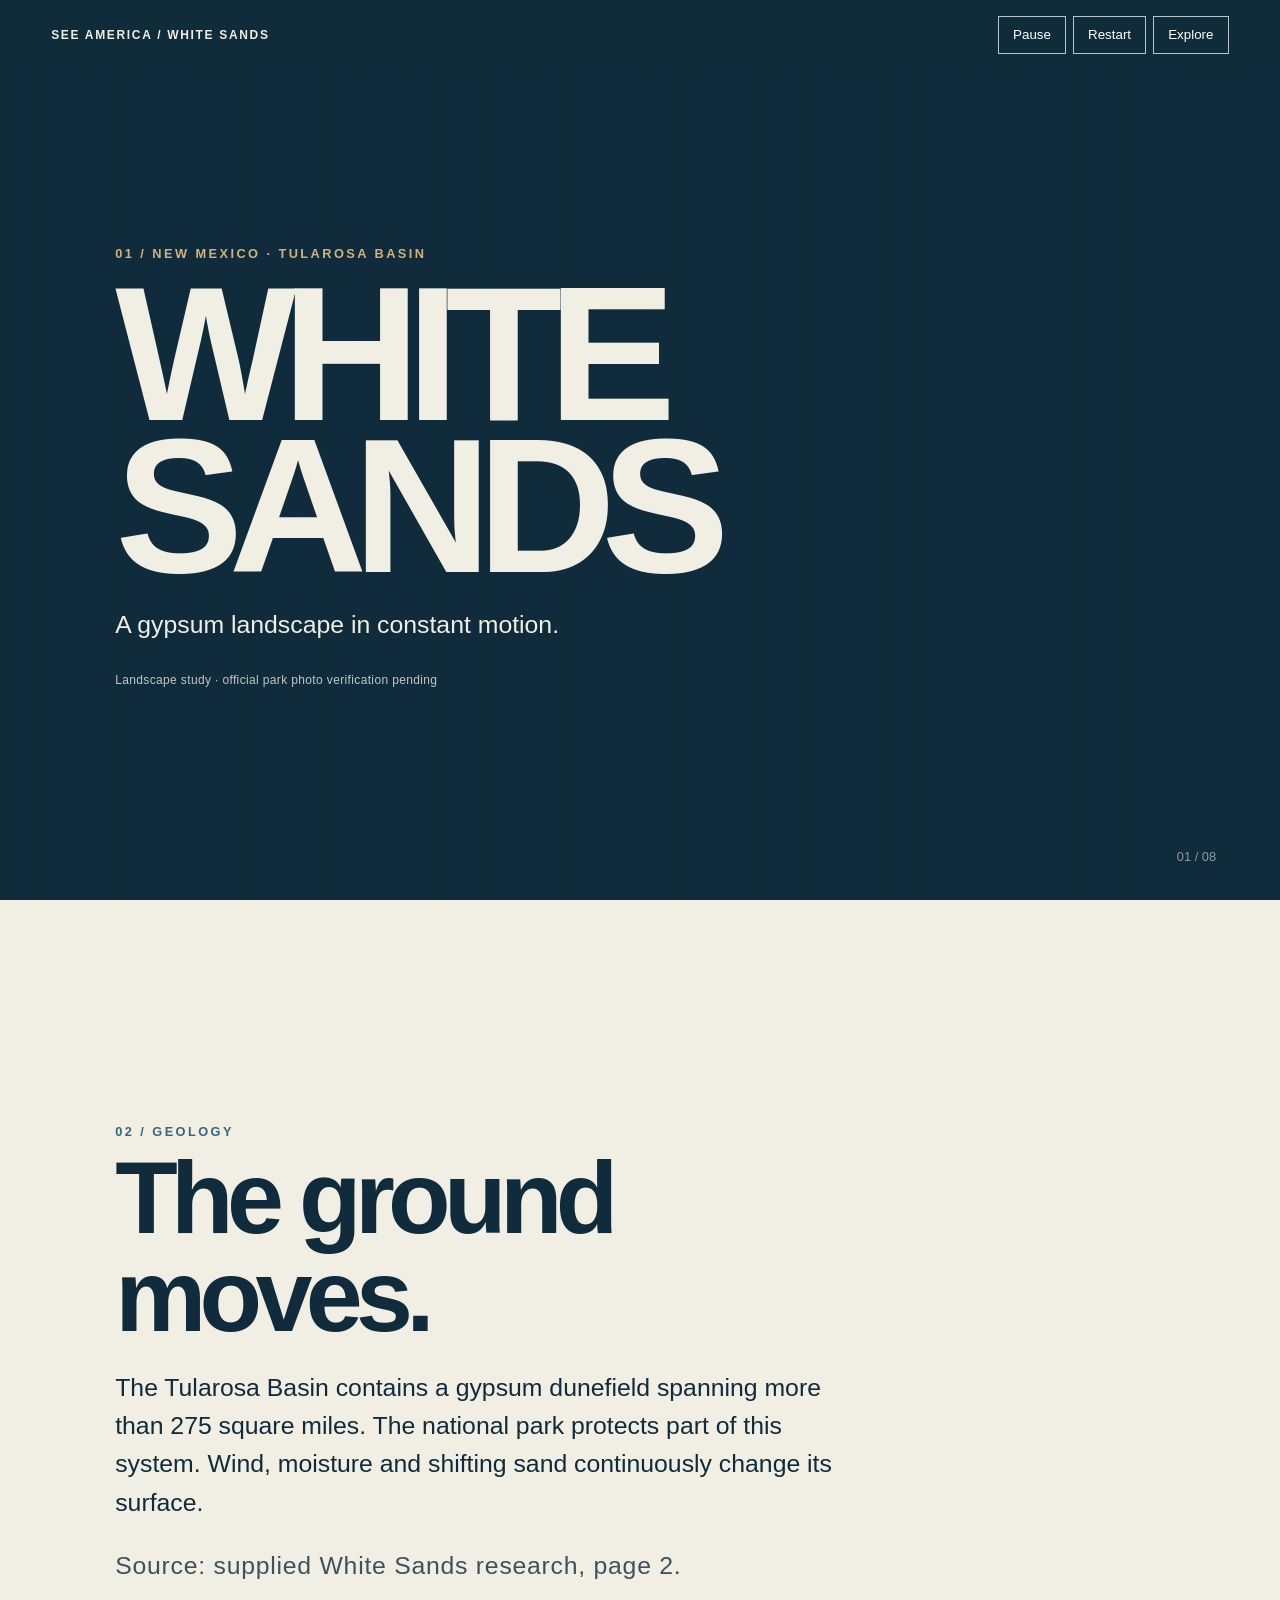
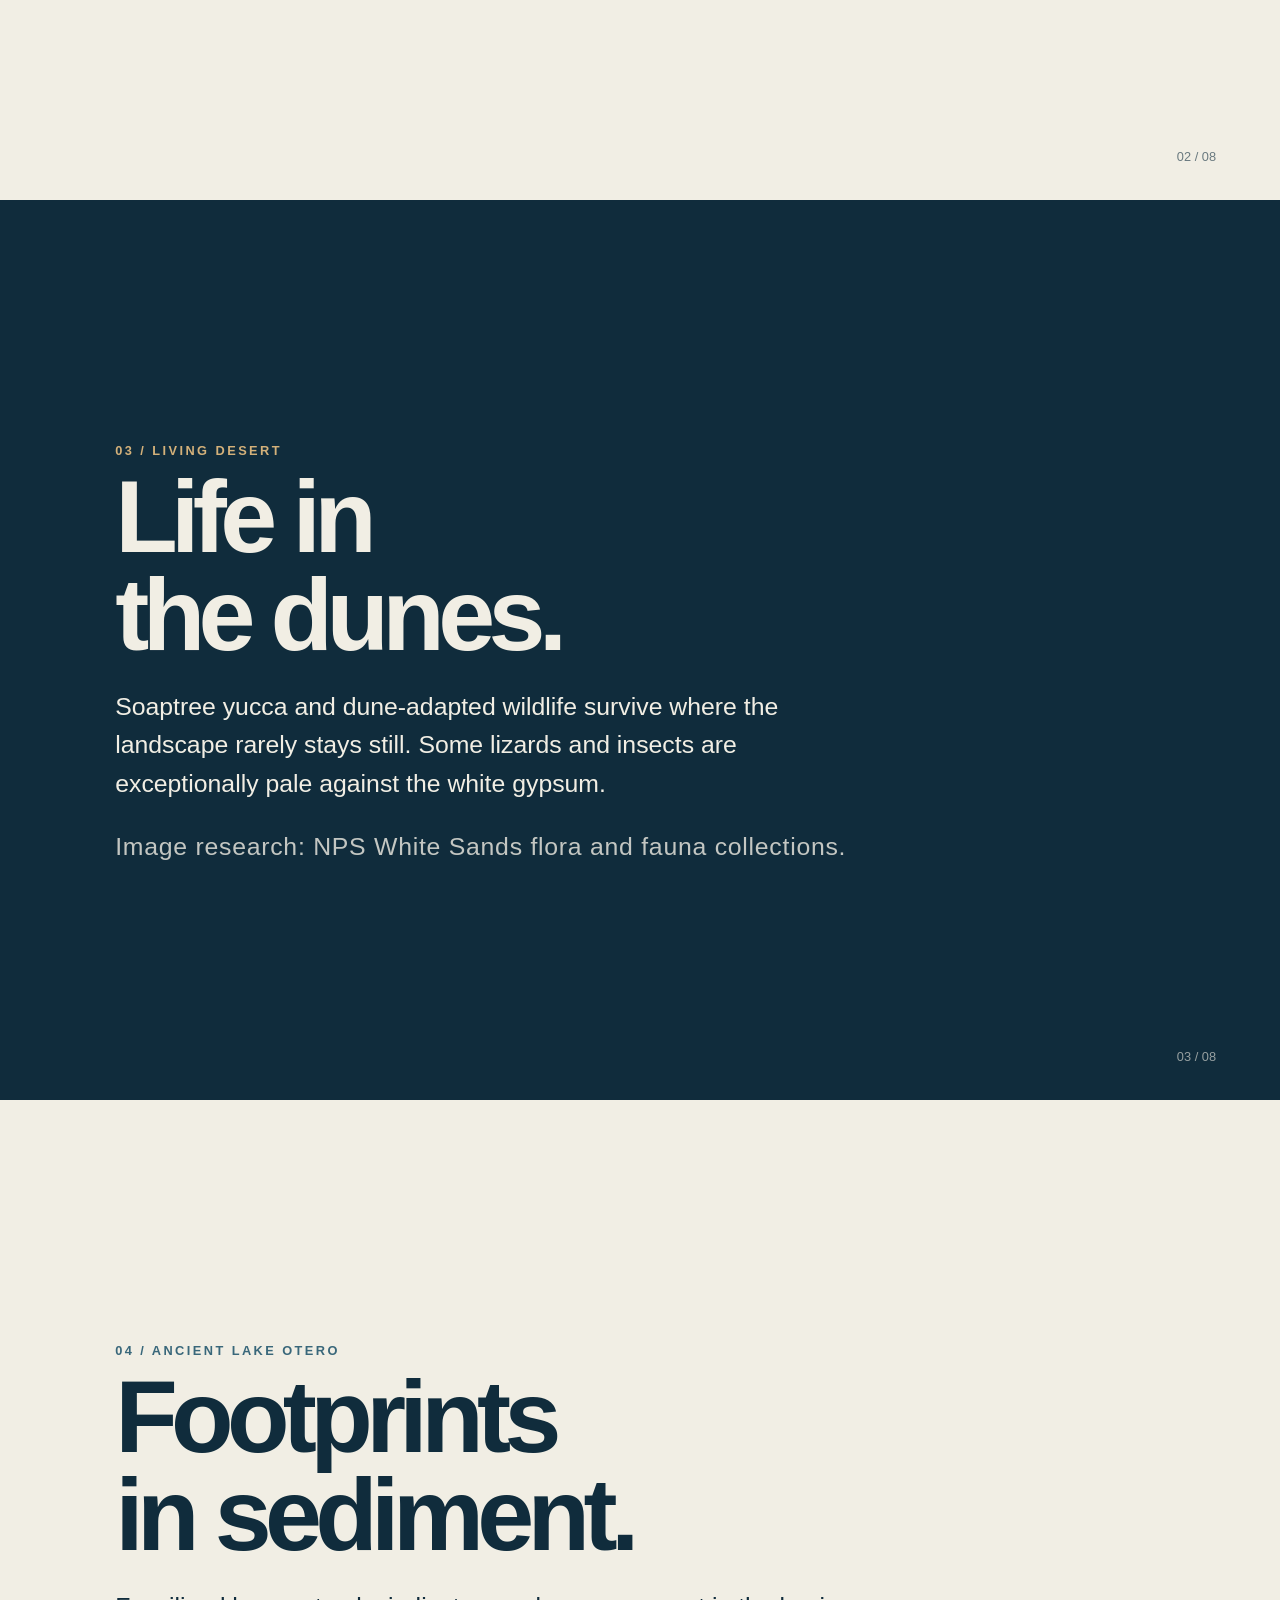
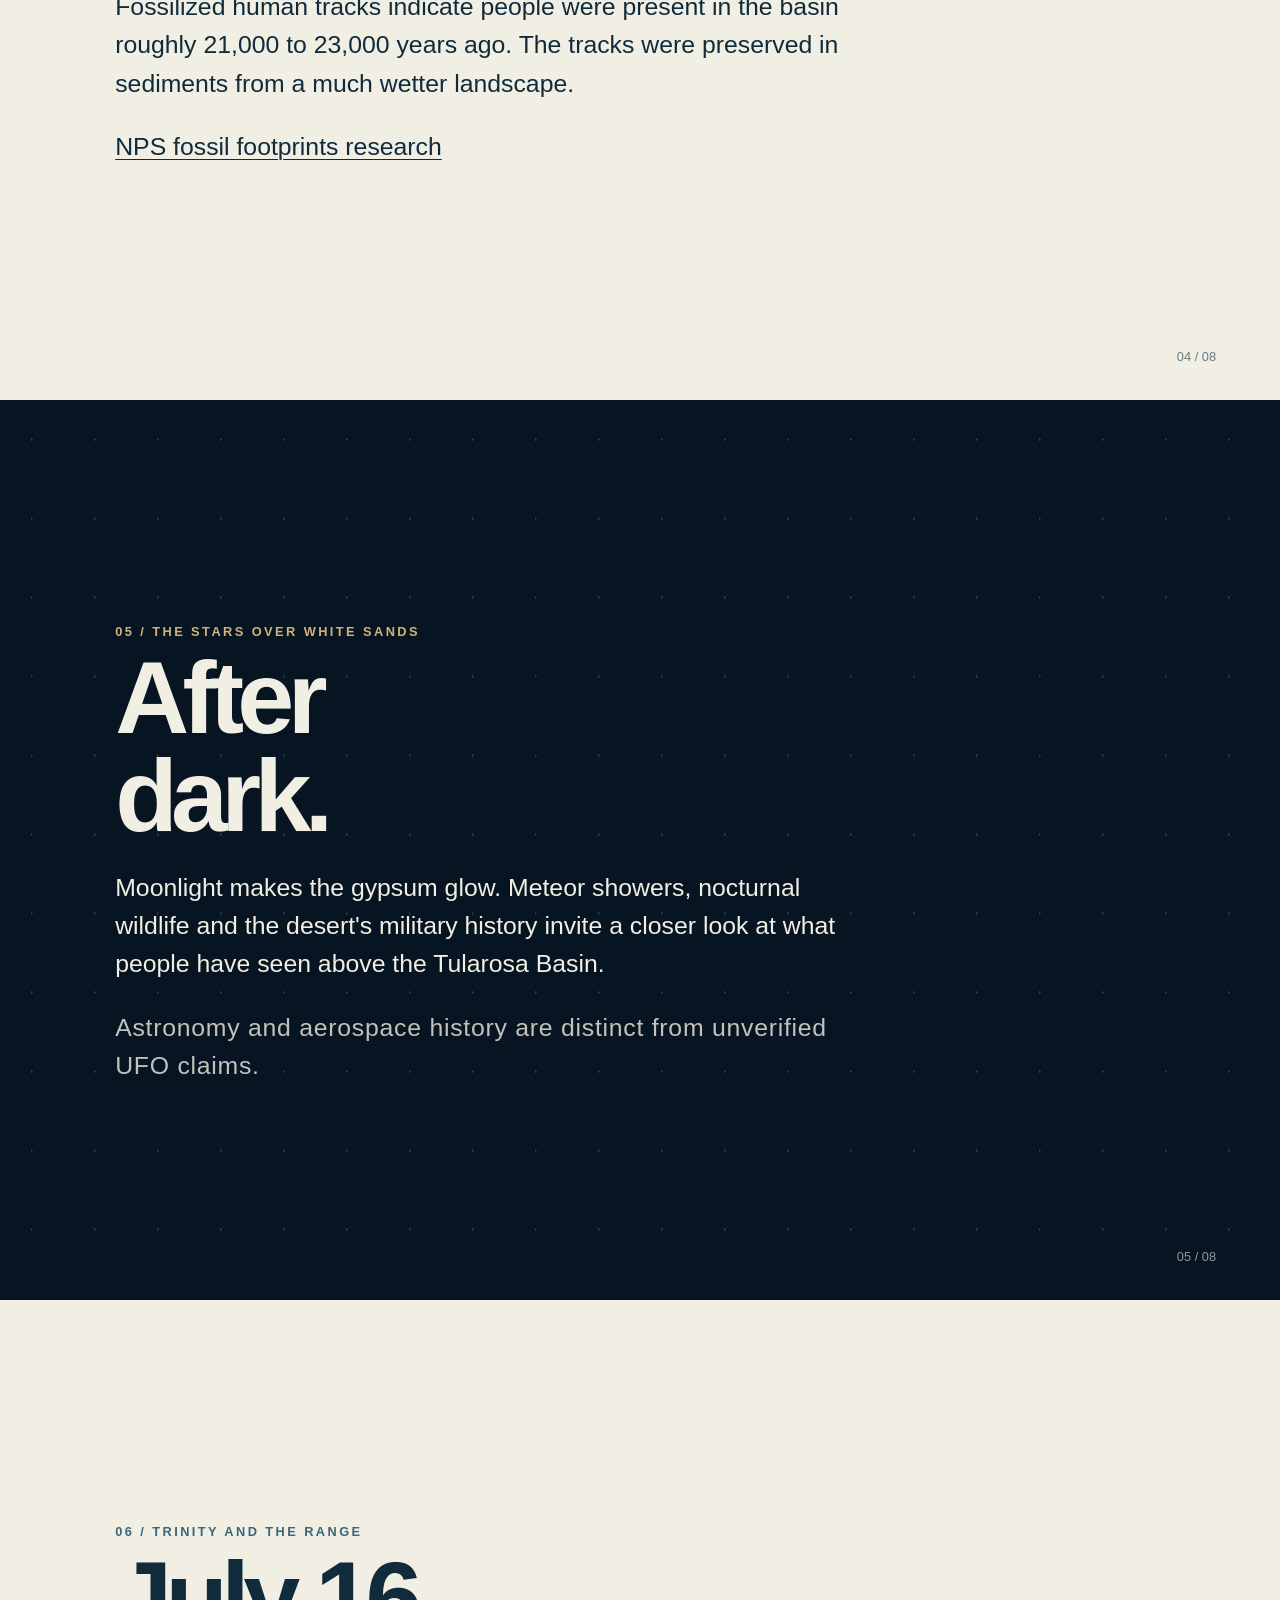
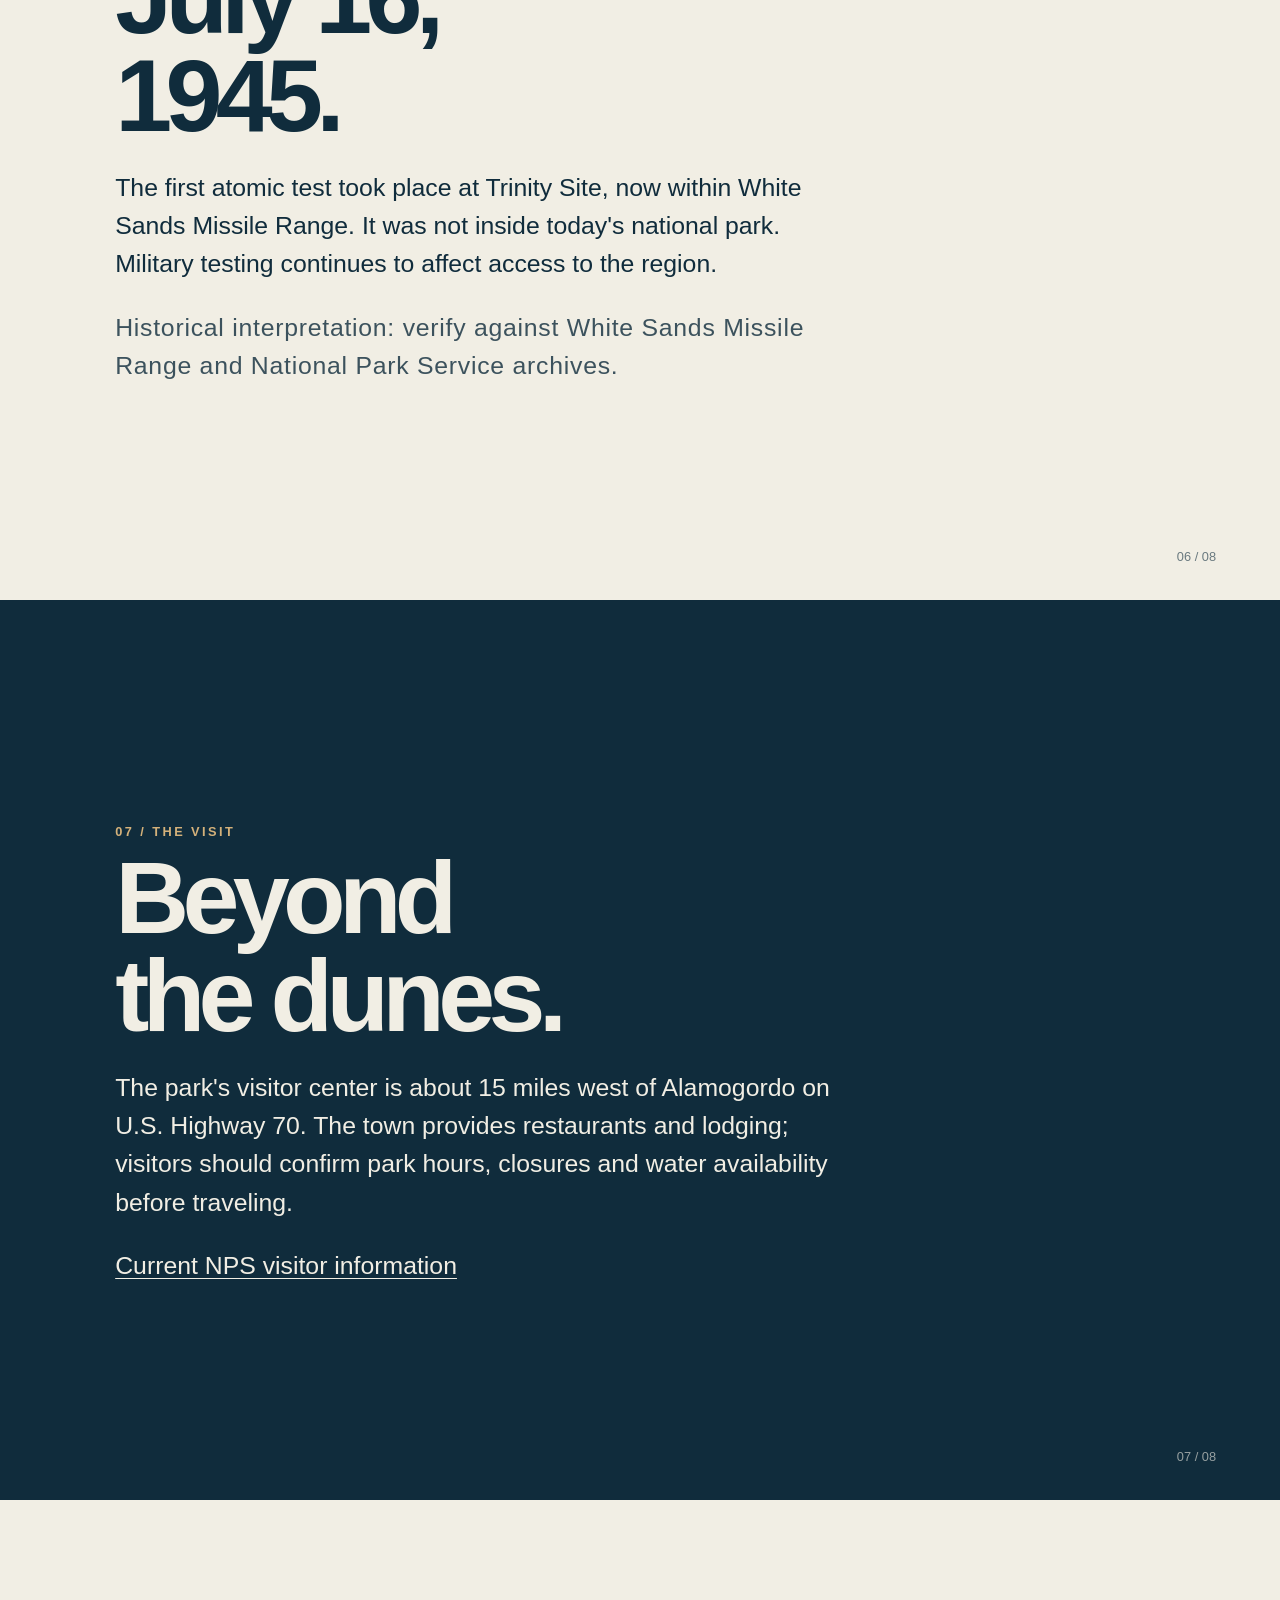
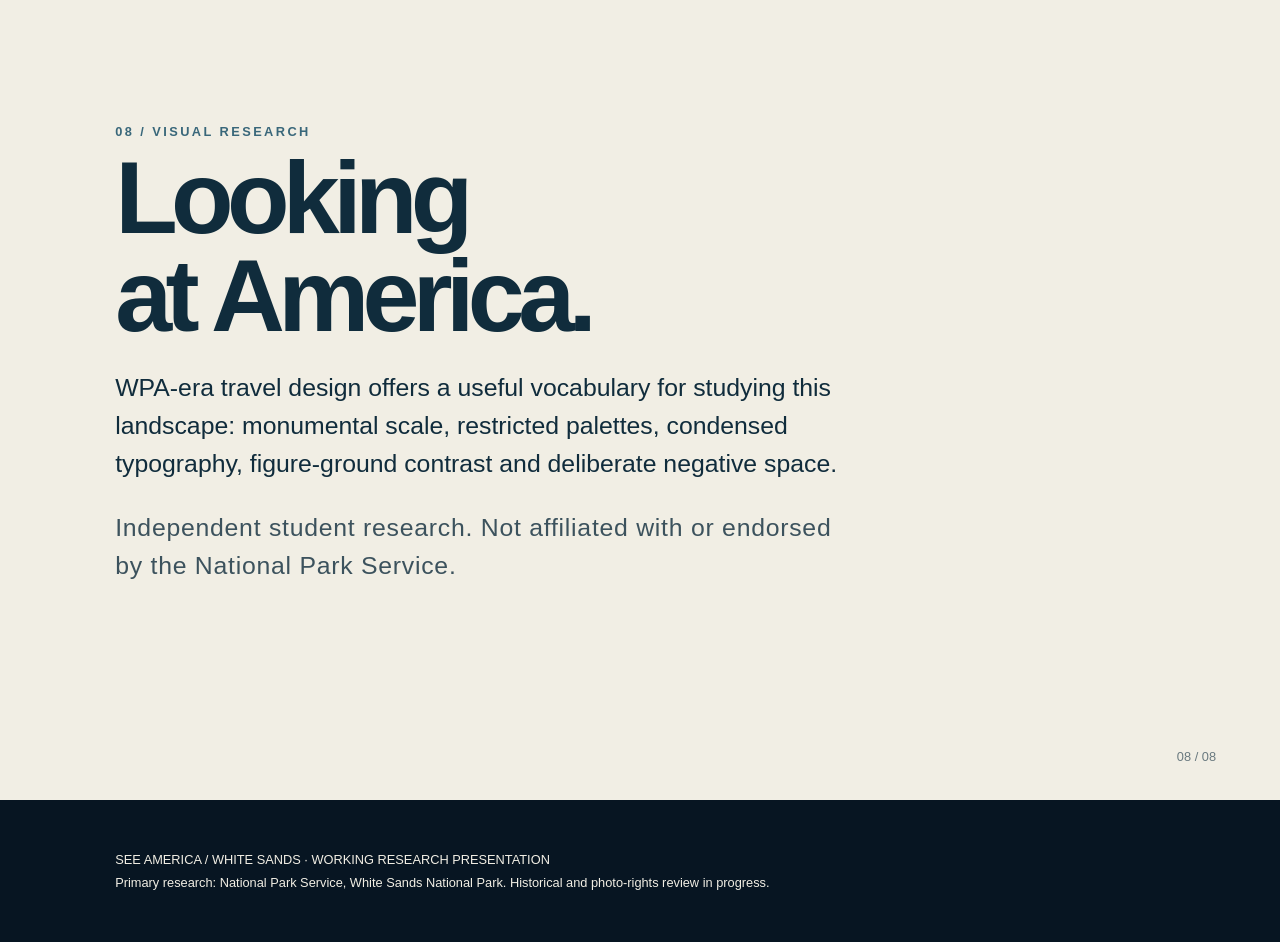
==== index.html @ 9b9439a4 "Add White Sands cinematic research presentation prototype" ====
<!doctype html>
<html lang="en"><head><meta charset="utf-8"><meta name="viewport" content="width=device-width,initial-scale=1"><title>SEE AMERICA / WHITE SANDS</title><style>
:root{color-scheme:dark;--ink:#102c3c;--paper:#f1eee4;--gold:#d4b17a}*{box-sizing:border-box}html{scroll-behavior:smooth}body{margin:0;background:var(--ink);color:var(--paper);font-family:Arial,Helvetica,sans-serif}header{position:fixed;top:0;left:0;right:0;z-index:5;display:flex;align-items:center;justify-content:space-between;gap:1rem;padding:1rem 4vw;background:#102c3ce8;font-size:.75rem;letter-spacing:.14em}button{border:1px solid #b7c4c9;background:transparent;color:white;padding:.65rem .9rem;cursor:pointer}button:focus-visible,a:focus-visible{outline:3px solid var(--gold)}.controls{display:flex;gap:.4rem;align-items:center}#progress{position:fixed;top:0;left:0;height:3px;background:var(--gold);z-index:7;width:0}.scene{min-height:100vh;position:relative;display:grid;align-items:center;overflow:hidden;padding:7rem 9vw 5rem}.scene:nth-child(even){background:var(--paper);color:var(--ink)}.scene h1{font-size:clamp(5rem,15vw,13rem);line-height:.79;margin:1rem 0;letter-spacing:-.075em}.scene h2{font-size:clamp(3.4rem,8vw,7.5rem);line-height:.95;letter-spacing:-.065em;margin:.6rem 0 1.4rem}.scene p{max-width:54ch;font-size:clamp(1.1rem,2vw,1.55rem);line-height:1.55}.kicker{font-size:.8rem;font-weight:bold;letter-spacing:.19em;text-transform:uppercase;color:var(--gold)}.scene:nth-child(even) .kicker{color:#39677a}.layout{position:relative;z-index:2;max-width:1100px}.photo{position:absolute;inset:-8%;background-size:cover;background-position:center;opacity:.35;transform:translate3d(0,var(--shift,0px),0);will-change:transform}.hero .photo{background-image:url('https://www.nps.gov/common/uploads/structured_data/3C7B39E4-1DD8-B71B-0B4A45A7B54F4E3C.jpg')}.hero:after{content:"";position:absolute;inset:0;background:linear-gradient(90deg,#102c3cba,transparent)}.hero .layout{z-index:3}.night{background:#071522}.night:before{content:"";position:absolute;inset:0;background-image:radial-gradient(#ffffffa0 1px,transparent 1px);background-size:63px 79px;opacity:.24}.scene a{color:inherit;text-decoration-thickness:1px;text-underline-offset:4px}.source{font-size:.75rem;letter-spacing:.03em;opacity:.8}.index{position:absolute;right:5vw;bottom:4vh;font-size:.8rem;opacity:.6}.footer{padding:3rem 9vw;background:#071522;font-size:.8rem;line-height:1.8}.sr-only{position:absolute;width:1px;height:1px;overflow:hidden;clip:rect(0,0,0,0)}@media(max-width:650px){header{padding:.65rem 3vw;letter-spacing:0}.controls{gap:.2rem}button{padding:.5rem}.scene{padding:7rem 6vw 4rem}.scene h1{font-size:22vw}.scene p{font-size:1.1rem}}@media(prefers-reduced-motion:reduce){html{scroll-behavior:auto}.photo{transform:none!important}}
</style></head><body><header><strong>SEE AMERICA / WHITE SANDS</strong><div class="controls"><button id="toggle">Pause</button><button id="restart">Restart</button><button id="mode">Explore</button></div></header><div id="progress"></div><div id="announcement" class="sr-only" aria-live="polite"></div><main>
<section class="scene hero" data-ms="13000"><div class="photo"></div><div class="layout"><span class="kicker">01 / New Mexico · Tularosa Basin</span><h1>WHITE<br>SANDS</h1><p>A gypsum landscape in constant motion.</p><span class="source">Landscape study · official park photo verification pending</span></div><span class="index">01 / 08</span></section>
<section class="scene" data-ms="15000"><div class="layout"><span class="kicker">02 / Geology</span><h2>The ground<br>moves.</h2><p>The Tularosa Basin contains a gypsum dunefield spanning more than 275 square miles. The national park protects part of this system. Wind, moisture and shifting sand continuously change its surface.</p><p class="source">Source: supplied White Sands research, page 2.</p></div><span class="index">02 / 08</span></section>
<section class="scene" data-ms="16000"><div class="layout"><span class="kicker">03 / Living desert</span><h2>Life in<br>the dunes.</h2><p>Soaptree yucca and dune-adapted wildlife survive where the landscape rarely stays still. Some lizards and insects are exceptionally pale against the white gypsum.</p><p class="source">Image research: NPS White Sands flora and fauna collections.</p></div><span class="index">03 / 08</span></section>
<section class="scene" data-ms="16000"><div class="layout"><span class="kicker">04 / Ancient Lake Otero</span><h2>Footprints<br>in sediment.</h2><p>Fossilized human tracks indicate people were present in the basin roughly 21,000 to 23,000 years ago. The tracks were preserved in sediments from a much wetter landscape.</p><p><a href="https://www.nps.gov/whsa/learn/nature/fossilized-footprints.htm" target="_blank" rel="noopener">NPS fossil footprints research</a></p></div><span class="index">04 / 08</span></section>
<section class="scene night" data-ms="16000"><div class="layout"><span class="kicker">05 / The stars over White Sands</span><h2>After<br>dark.</h2><p>Moonlight makes the gypsum glow. Meteor showers, nocturnal wildlife and the desert's military history invite a closer look at what people have seen above the Tularosa Basin.</p><p class="source">Astronomy and aerospace history are distinct from unverified UFO claims.</p></div><span class="index">05 / 08</span></section>
<section class="scene" data-ms="16000"><div class="layout"><span class="kicker">06 / Trinity and the range</span><h2>July 16,<br>1945.</h2><p>The first atomic test took place at Trinity Site, now within White Sands Missile Range. It was not inside today's national park. Military testing continues to affect access to the region.</p><p class="source">Historical interpretation: verify against White Sands Missile Range and National Park Service archives.</p></div><span class="index">06 / 08</span></section>
<section class="scene" data-ms="15000"><div class="layout"><span class="kicker">07 / The visit</span><h2>Beyond<br>the dunes.</h2><p>The park's visitor center is about 15 miles west of Alamogordo on U.S. Highway 70. The town provides restaurants and lodging; visitors should confirm park hours, closures and water availability before traveling.</p><p><a href="https://www.nps.gov/whsa/planyourvisit/index.htm" target="_blank" rel="noopener">Current NPS visitor information</a></p></div><span class="index">07 / 08</span></section>
<section class="scene" data-ms="18000"><div class="layout"><span class="kicker">08 / Visual research</span><h2>Looking<br>at America.</h2><p>WPA-era travel design offers a useful vocabulary for studying this landscape: monumental scale, restricted palettes, condensed typography, figure-ground contrast and deliberate negative space.</p><p class="source">Independent student research. Not affiliated with or endorsed by the National Park Service.</p></div><span class="index">08 / 08</span></section>
</main><footer class="footer">SEE AMERICA / WHITE SANDS · WORKING RESEARCH PRESENTATION<br>Primary research: National Park Service, White Sands National Park. Historical and photo-rights review in progress.</footer><script>
const scenes=[...document.querySelectorAll('.scene')],durations=scenes.map(s=>+s.dataset.ms),total=durations.reduce((a,b)=>a+b,0),reduced=matchMedia('(prefers-reduced-motion: reduce)');let current=0,elapsed=0,last=0,playing=!reduced.matches,manual=reduced.matches,frame=0,autoScroll=false;const toggle=document.getElementById('toggle'),mode=document.getElementById('mode'),progress=document.getElementById('progress'),announcement=document.getElementById('announcement');function ui(){toggle.textContent=playing?'Pause':'Play';mode.textContent=manual?'Watch':'Explore';announcement.textContent=manual?'Explore mode':'Automatic playback '+(playing?'playing':'paused')}function jump(i){current=Math.max(0,Math.min(scenes.length-1,i));autoScroll=true;scenes[current].scrollIntoView({behavior:reduced.matches?'instant':'smooth'});setTimeout(()=>autoScroll=false,1100)}function tick(t){if(!last)last=t;let delta=Math.min(100,t-last);last=t;if(playing&&!manual){elapsed+=delta;if(elapsed>=durations[current]){elapsed=0;if(current===scenes.length-1){playing=false;manual=true;ui()}else jump(current+1)}}let before=durations.slice(0,current).reduce((a,b)=>a+b,0);progress.style.width=(100*(before+elapsed)/total)+'%';if(!reduced.matches){let photo=scenes[current].querySelector('.photo');if(photo)photo.style.setProperty('--shift',Math.min(75,elapsed/durations[current]*75)+'px')}}frame=requestAnimationFrame(tick)}toggle.onclick=()=>{if(manual){manual=false;elapsed=0;jump(current)}playing=!playing;ui()};mode.onclick=()=>{manual=!manual;playing=!manual&&!reduced.matches;ui()};document.getElementById('restart').onclick=()=>{elapsed=0;manual=false;playing=!reduced.matches;jump(0);ui()};window.addEventListener('wheel',()=>{if(!autoScroll&&playing){playing=false;manual=true;ui()}},{passive:true});window.addEventListener('touchmove',()=>{if(!autoScroll&&playing){playing=false;manual=true;ui()}},{passive:true});document.addEventListener('keydown',e=>{if(e.key==='ArrowRight'||e.key==='ArrowDown'){playing=false;manual=true;jump(current+1);ui()}if(e.key==='ArrowLeft'||e.key==='ArrowUp'){playing=false;manual=true;jump(current-1);ui()}});reduced.addEventListener('change',()=>{if(reduced.matches){playing=false;manual=true;ui()}});ui();frame=requestAnimationFrame(tick);
</script></body></html>
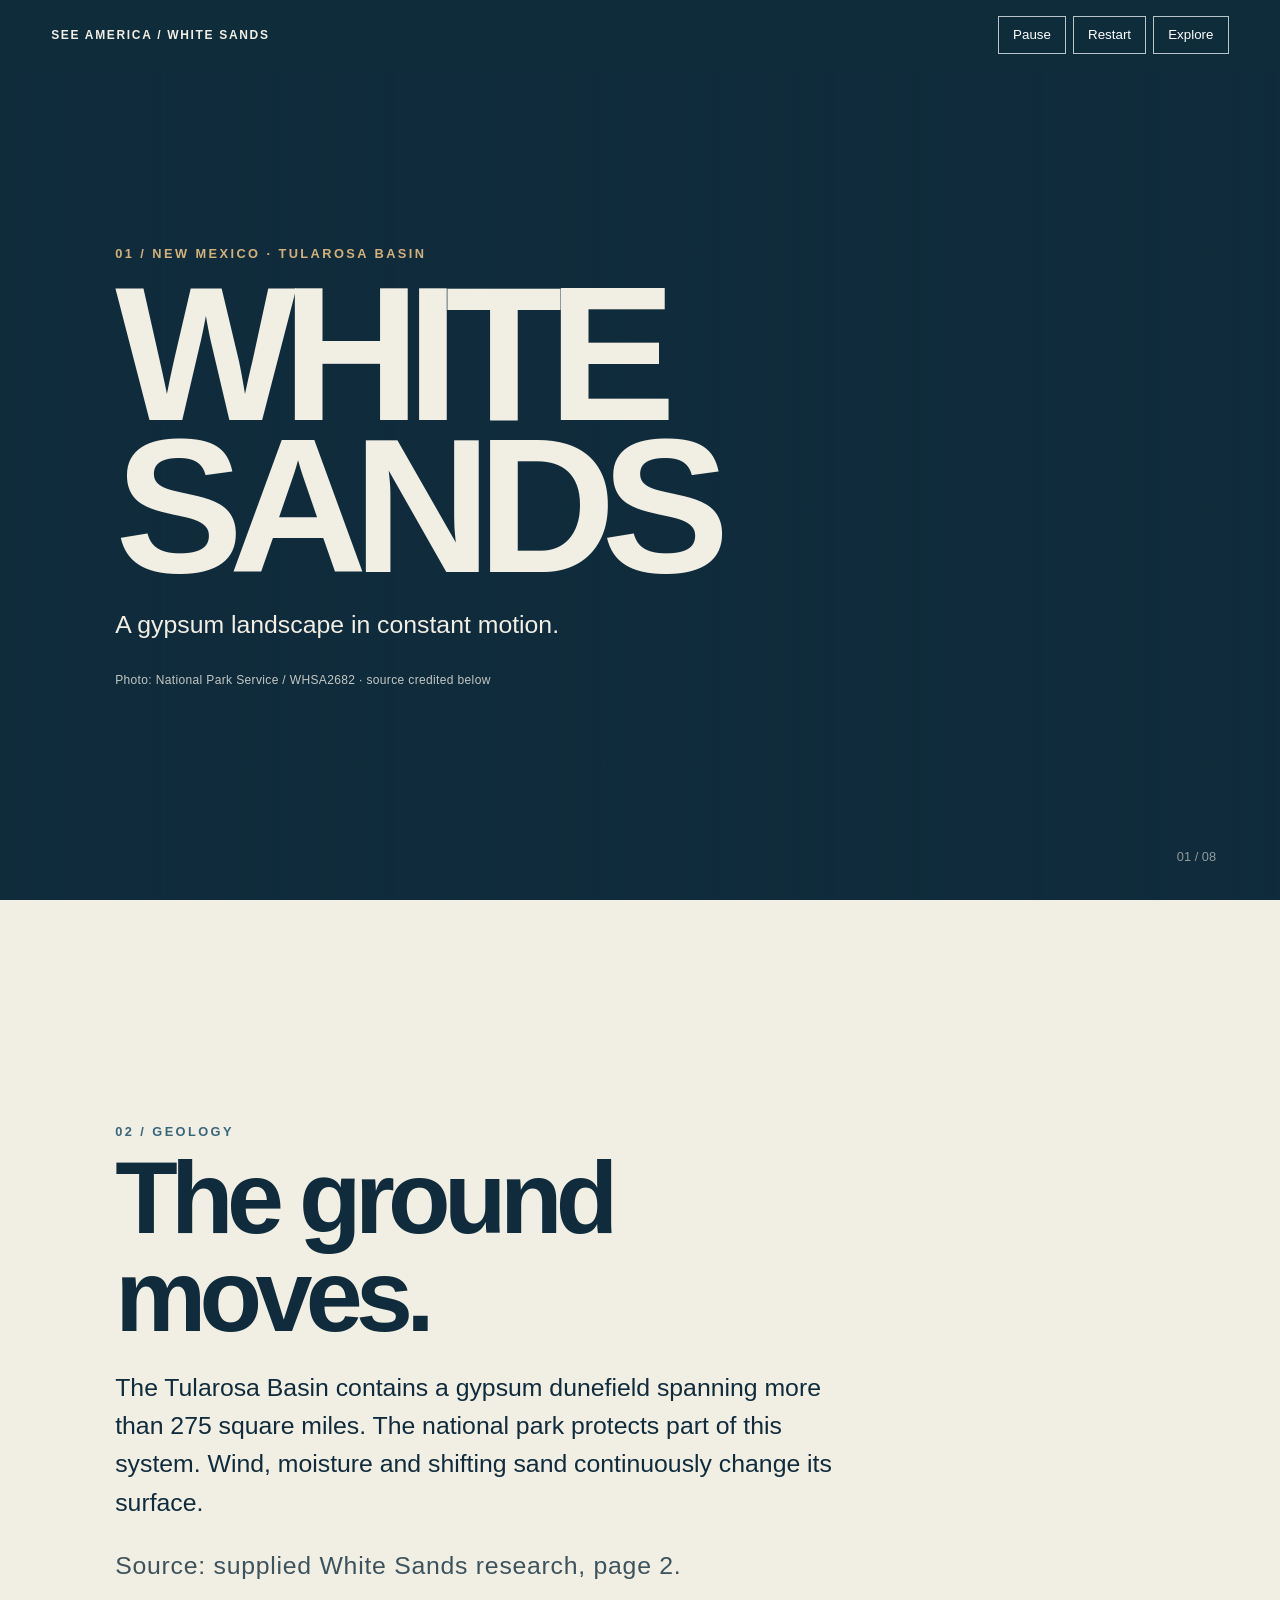
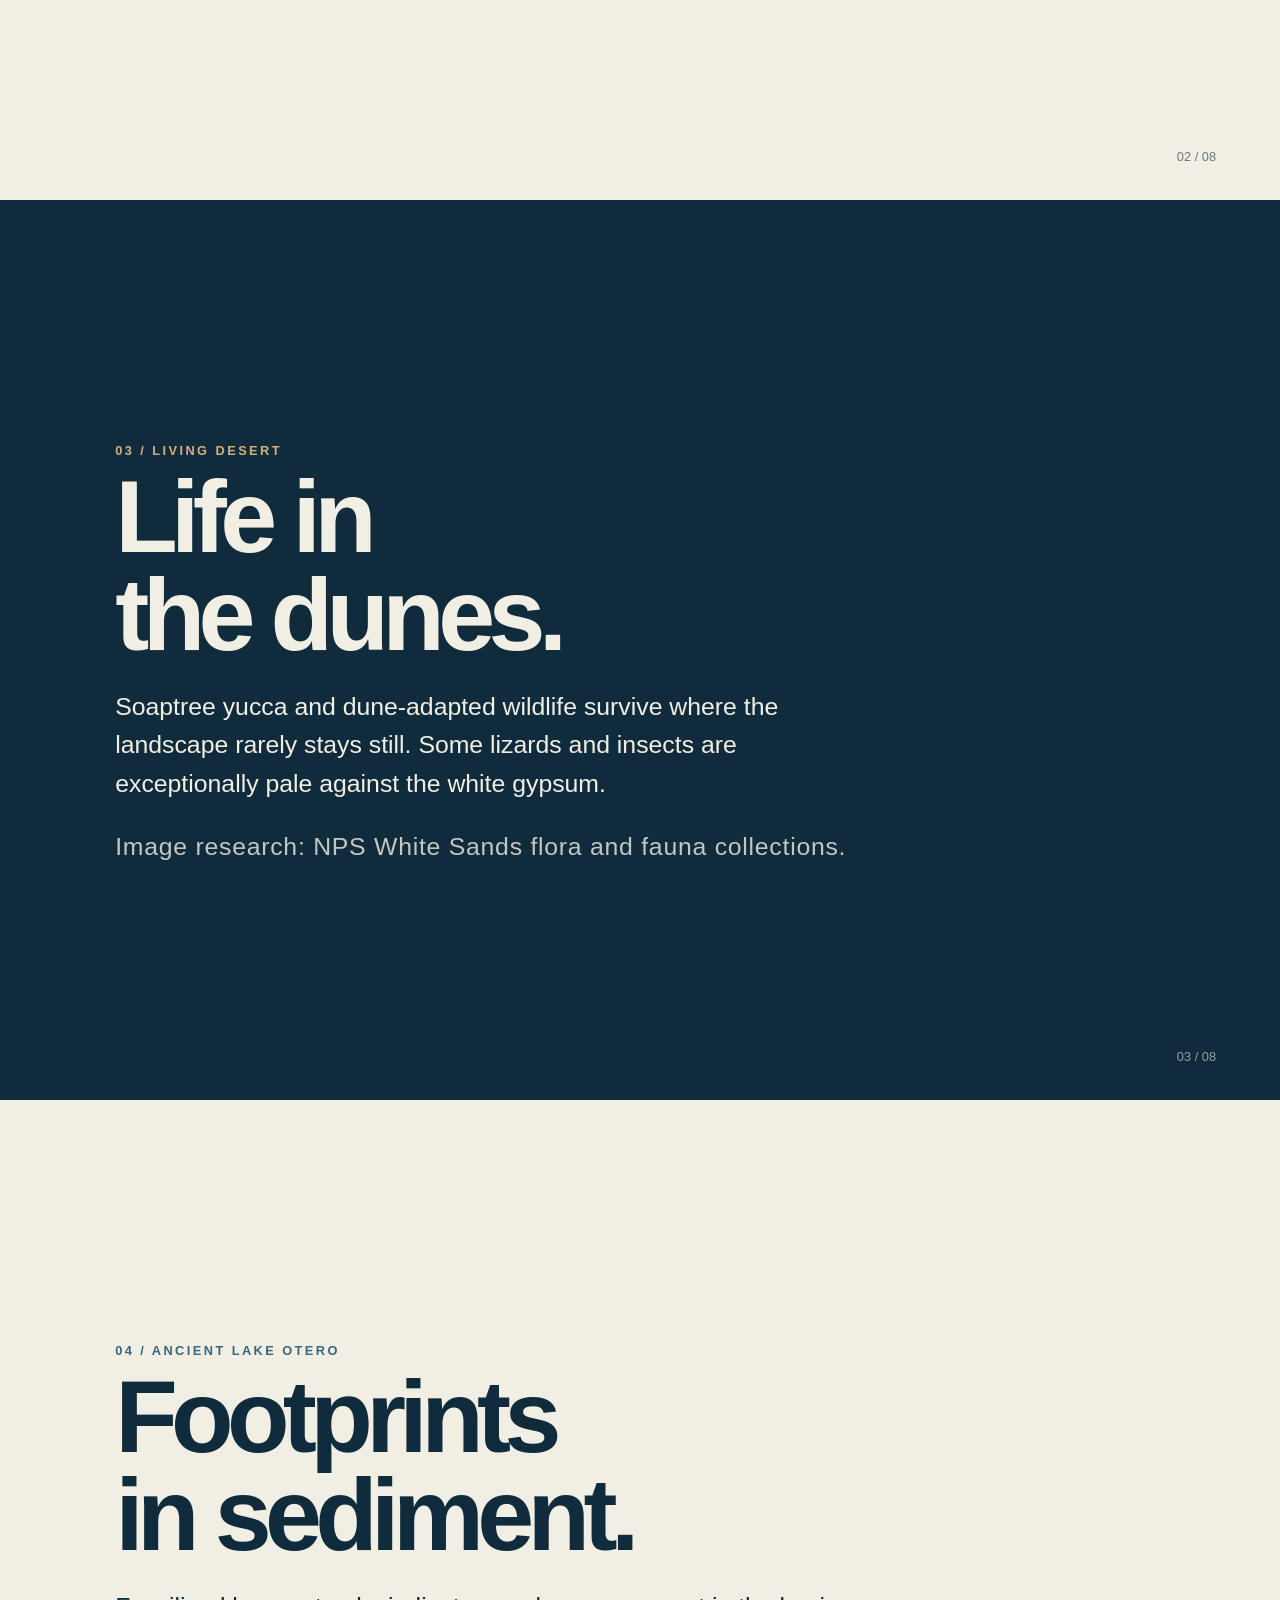
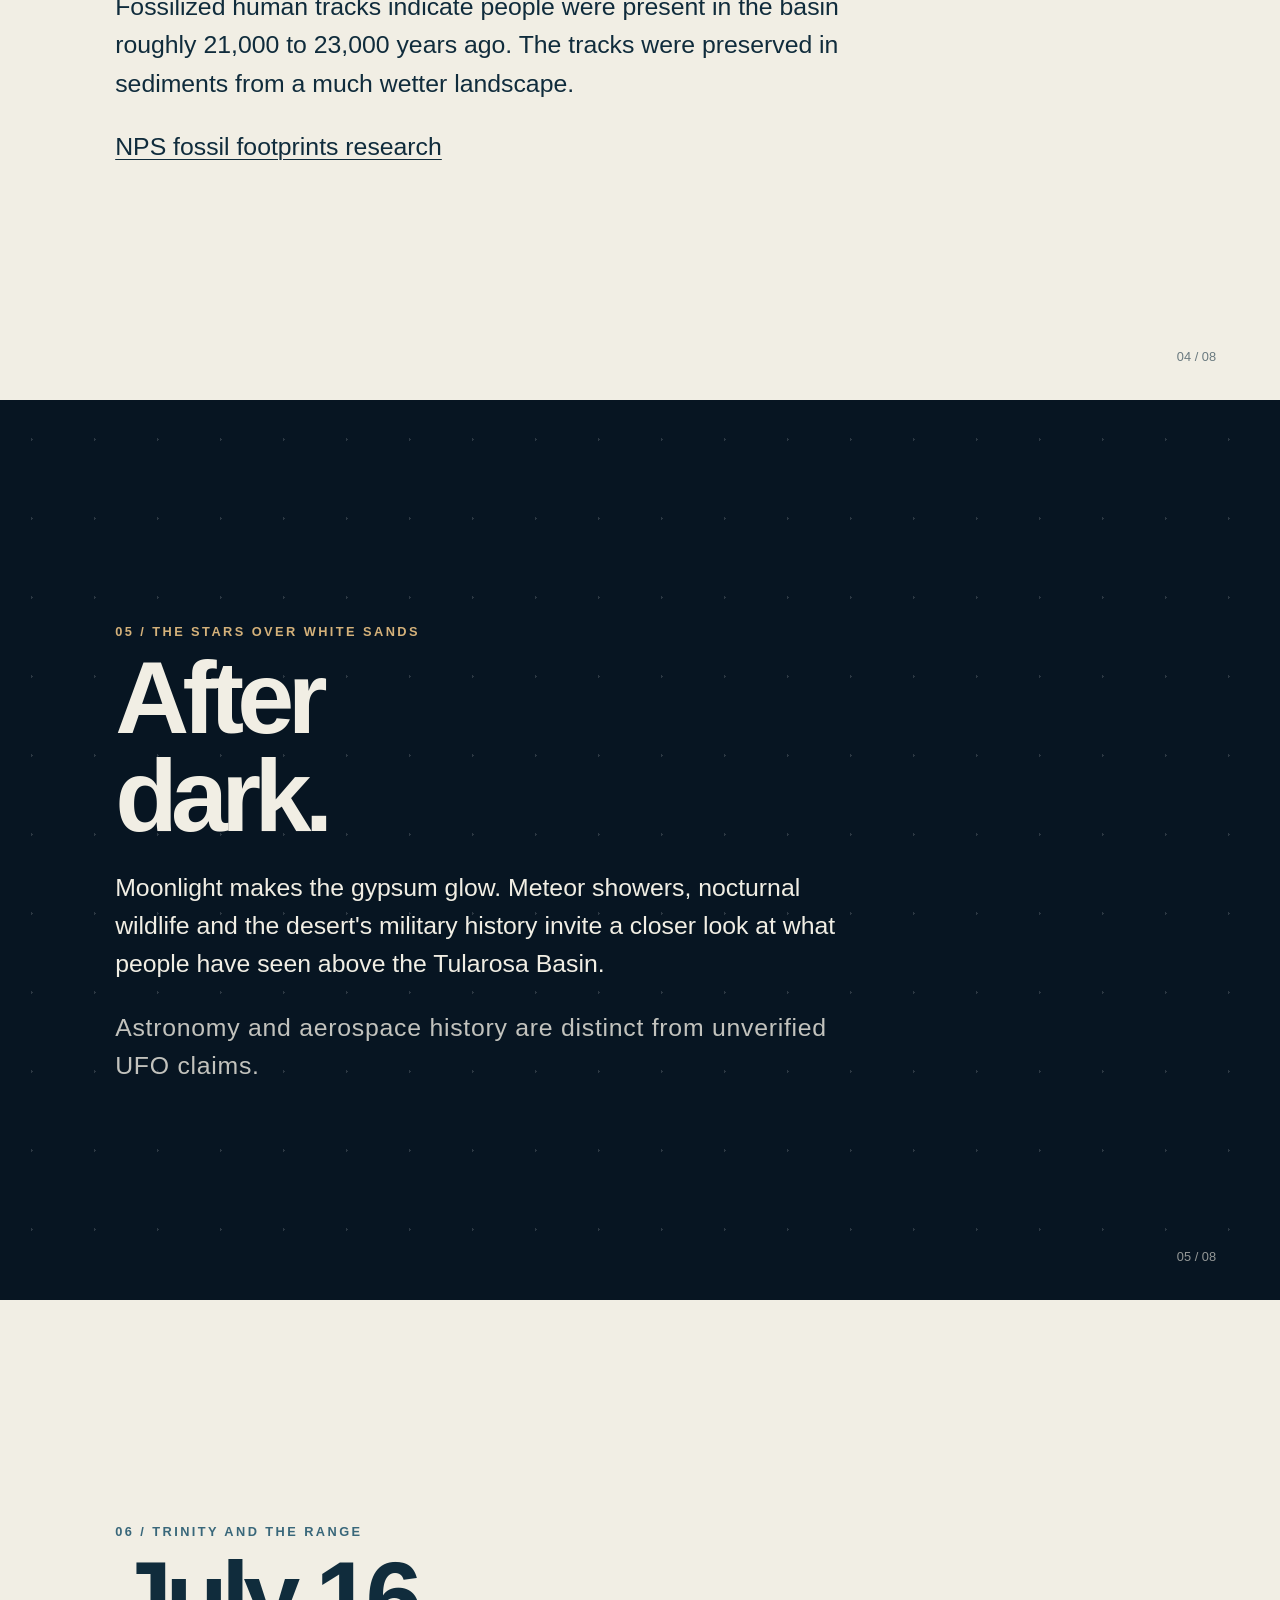
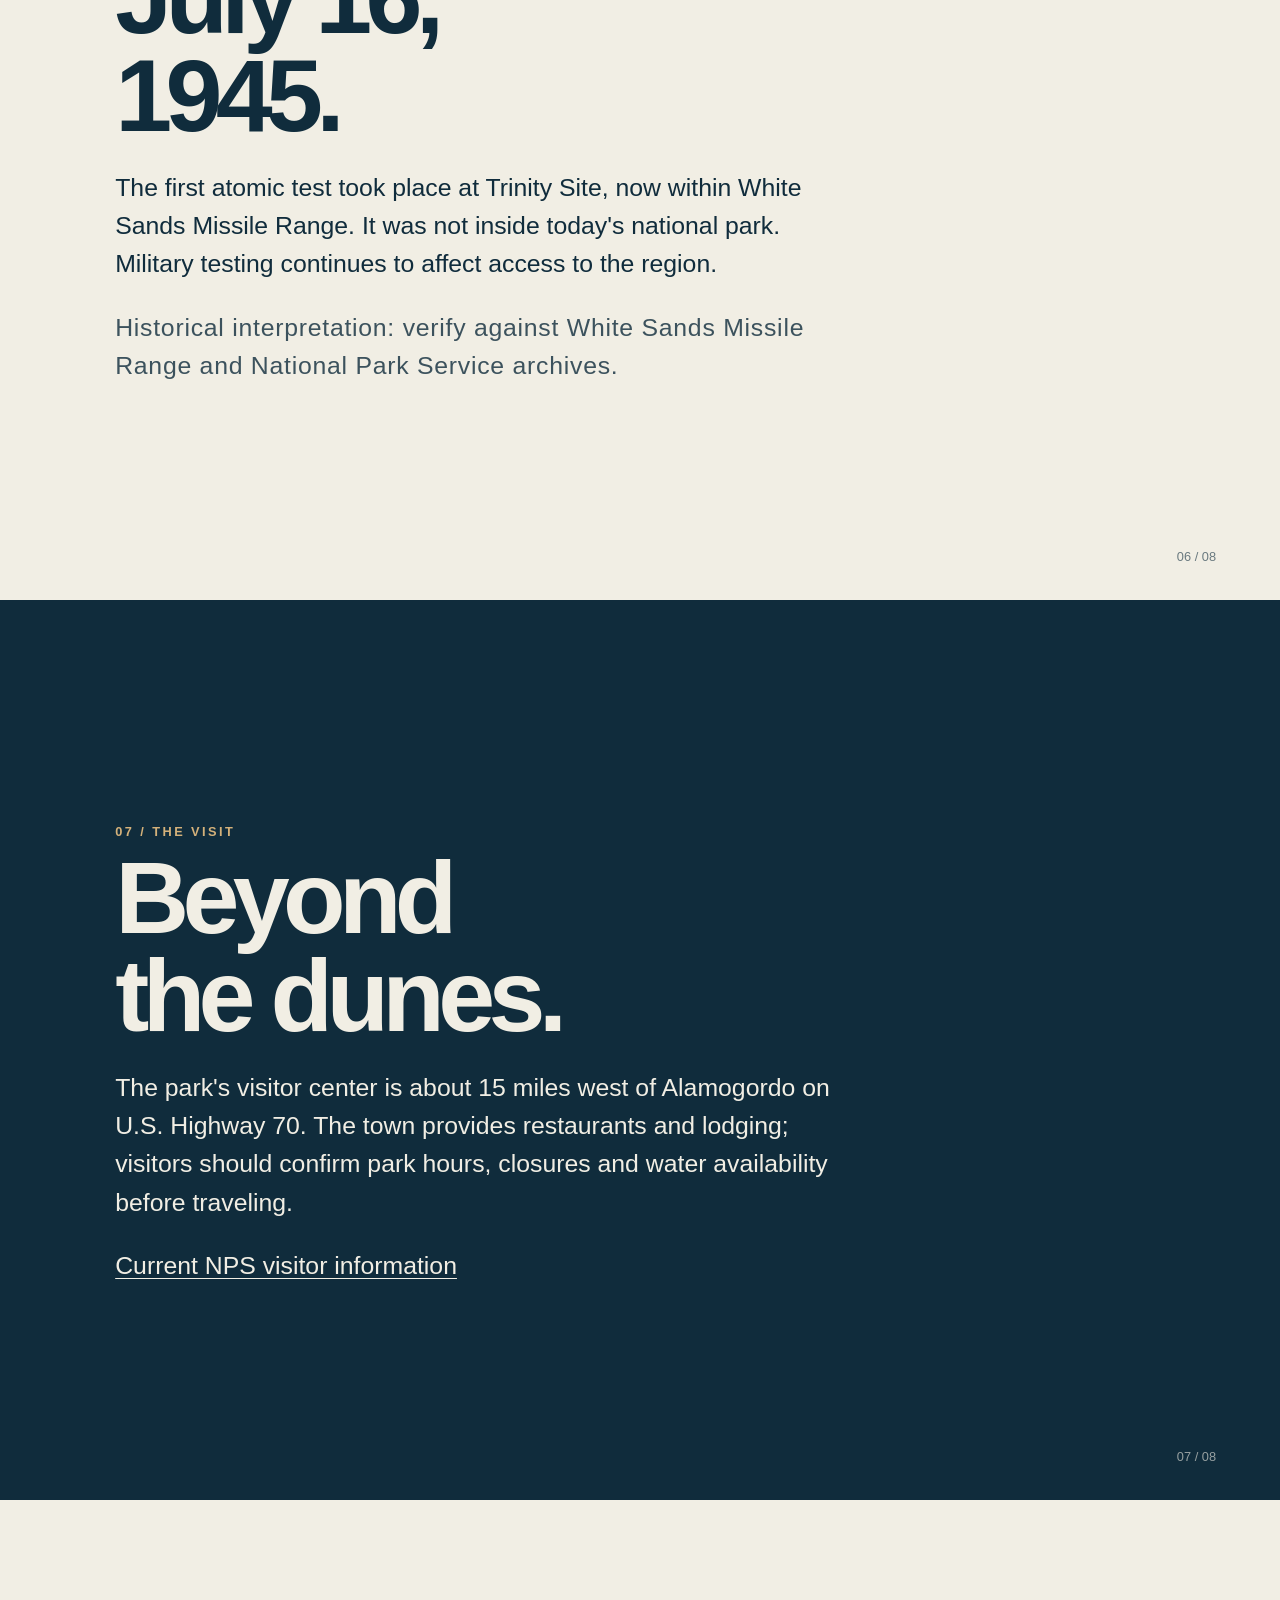
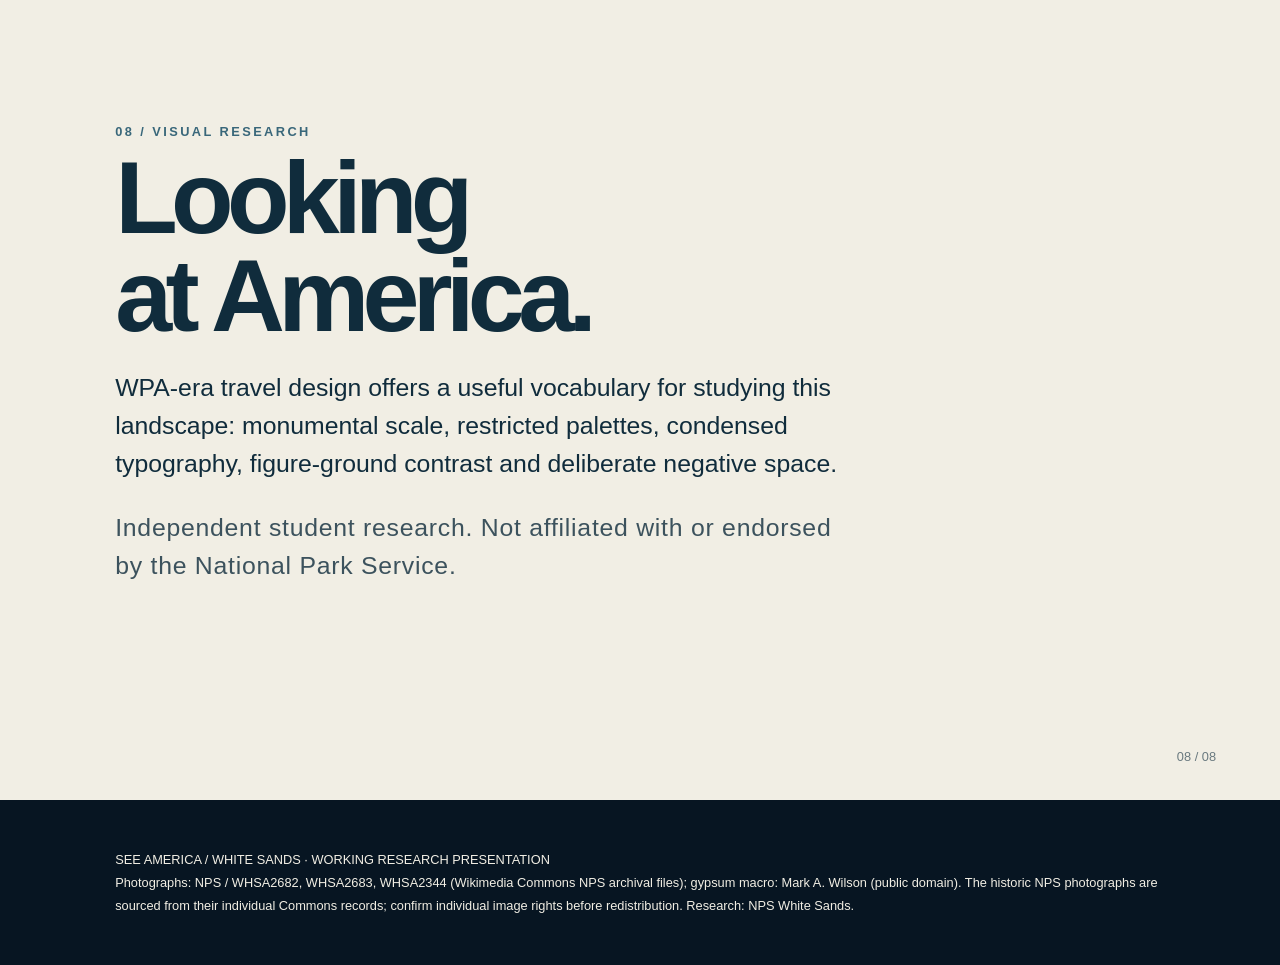
==== commit 85d24562: "Use locally hosted White Sands imagery across research scenes" ====
--- a/index.html
+++ b/index.html
@@ -1,15 +1,15 @@
 <!doctype html>
 <html lang="en"><head><meta charset="utf-8"><meta name="viewport" content="width=device-width,initial-scale=1"><title>SEE AMERICA / WHITE SANDS</title><style>
-:root{color-scheme:dark;--ink:#102c3c;--paper:#f1eee4;--gold:#d4b17a}*{box-sizing:border-box}html{scroll-behavior:smooth}body{margin:0;background:var(--ink);color:var(--paper);font-family:Arial,Helvetica,sans-serif}header{position:fixed;top:0;left:0;right:0;z-index:5;display:flex;align-items:center;justify-content:space-between;gap:1rem;padding:1rem 4vw;background:#102c3ce8;font-size:.75rem;letter-spacing:.14em}button{border:1px solid #b7c4c9;background:transparent;color:white;padding:.65rem .9rem;cursor:pointer}button:focus-visible,a:focus-visible{outline:3px solid var(--gold)}.controls{display:flex;gap:.4rem;align-items:center}#progress{position:fixed;top:0;left:0;height:3px;background:var(--gold);z-index:7;width:0}.scene{min-height:100vh;position:relative;display:grid;align-items:center;overflow:hidden;padding:7rem 9vw 5rem}.scene:nth-child(even){background:var(--paper);color:var(--ink)}.scene h1{font-size:clamp(5rem,15vw,13rem);line-height:.79;margin:1rem 0;letter-spacing:-.075em}.scene h2{font-size:clamp(3.4rem,8vw,7.5rem);line-height:.95;letter-spacing:-.065em;margin:.6rem 0 1.4rem}.scene p{max-width:54ch;font-size:clamp(1.1rem,2vw,1.55rem);line-height:1.55}.kicker{font-size:.8rem;font-weight:bold;letter-spacing:.19em;text-transform:uppercase;color:var(--gold)}.scene:nth-child(even) .kicker{color:#39677a}.layout{position:relative;z-index:2;max-width:1100px}.photo{position:absolute;inset:-8%;background-size:cover;background-position:center;opacity:.35;transform:translate3d(0,var(--shift,0px),0);will-change:transform}.hero .photo{background-image:url('https://www.nps.gov/common/uploads/structured_data/3C7B39E4-1DD8-B71B-0B4A45A7B54F4E3C.jpg')}.hero:after{content:"";position:absolute;inset:0;background:linear-gradient(90deg,#102c3cba,transparent)}.hero .layout{z-index:3}.night{background:#071522}.night:before{content:"";position:absolute;inset:0;background-image:radial-gradient(#ffffffa0 1px,transparent 1px);background-size:63px 79px;opacity:.24}.scene a{color:inherit;text-decoration-thickness:1px;text-underline-offset:4px}.source{font-size:.75rem;letter-spacing:.03em;opacity:.8}.index{position:absolute;right:5vw;bottom:4vh;font-size:.8rem;opacity:.6}.footer{padding:3rem 9vw;background:#071522;font-size:.8rem;line-height:1.8}.sr-only{position:absolute;width:1px;height:1px;overflow:hidden;clip:rect(0,0,0,0)}@media(max-width:650px){header{padding:.65rem 3vw;letter-spacing:0}.controls{gap:.2rem}button{padding:.5rem}.scene{padding:7rem 6vw 4rem}.scene h1{font-size:22vw}.scene p{font-size:1.1rem}}@media(prefers-reduced-motion:reduce){html{scroll-behavior:auto}.photo{transform:none!important}}
-</style></head><body><header><strong>SEE AMERICA / WHITE SANDS</strong><div class="controls"><button id="toggle">Pause</button><button id="restart">Restart</button><button id="mode">Explore</button></div></header><div id="progress"></div><div id="announcement" class="sr-only" aria-live="polite"></div><main>
-<section class="scene hero" data-ms="13000"><div class="photo"></div><div class="layout"><span class="kicker">01 / New Mexico · Tularosa Basin</span><h1>WHITE<br>SANDS</h1><p>A gypsum landscape in constant motion.</p><span class="source">Landscape study · official park photo verification pending</span></div><span class="index">01 / 08</span></section>
-<section class="scene" data-ms="15000"><div class="layout"><span class="kicker">02 / Geology</span><h2>The ground<br>moves.</h2><p>The Tularosa Basin contains a gypsum dunefield spanning more than 275 square miles. The national park protects part of this system. Wind, moisture and shifting sand continuously change its surface.</p><p class="source">Source: supplied White Sands research, page 2.</p></div><span class="index">02 / 08</span></section>
-<section class="scene" data-ms="16000"><div class="layout"><span class="kicker">03 / Living desert</span><h2>Life in<br>the dunes.</h2><p>Soaptree yucca and dune-adapted wildlife survive where the landscape rarely stays still. Some lizards and insects are exceptionally pale against the white gypsum.</p><p class="source">Image research: NPS White Sands flora and fauna collections.</p></div><span class="index">03 / 08</span></section>
-<section class="scene" data-ms="16000"><div class="layout"><span class="kicker">04 / Ancient Lake Otero</span><h2>Footprints<br>in sediment.</h2><p>Fossilized human tracks indicate people were present in the basin roughly 21,000 to 23,000 years ago. The tracks were preserved in sediments from a much wetter landscape.</p><p><a href="https://www.nps.gov/whsa/learn/nature/fossilized-footprints.htm" target="_blank" rel="noopener">NPS fossil footprints research</a></p></div><span class="index">04 / 08</span></section>
+:root{color-scheme:dark;--ink:#102c3c;--paper:#f1eee4;--gold:#d4b17a}*{box-sizing:border-box}html{scroll-behavior:smooth}body{margin:0;background:var(--ink);color:var(--paper);font-family:Arial,Helvetica,sans-serif}header{position:fixed;top:0;left:0;right:0;z-index:5;display:flex;align-items:center;justify-content:space-between;gap:1rem;padding:1rem 4vw;background:#102c3ce8;font-size:.75rem;letter-spacing:.14em}button{border:1px solid #b7c4c9;background:transparent;color:white;padding:.65rem .9rem;cursor:pointer}button:focus-visible,a:focus-visible{outline:3px solid var(--gold)}.controls{display:flex;gap:.4rem;align-items:center}#progress{position:fixed;top:0;left:0;height:3px;background:var(--gold);z-index:7;width:0}.scene{min-height:100vh;position:relative;display:grid;align-items:center;overflow:hidden;padding:7rem 9vw 5rem}.scene:nth-child(even){background:var(--paper);color:var(--ink)}.scene h1{font-size:clamp(5rem,15vw,13rem);line-height:.79;margin:1rem 0;letter-spacing:-.075em}.scene h2{font-size:clamp(3.4rem,8vw,7.5rem);line-height:.95;letter-spacing:-.065em;margin:.6rem 0 1.4rem}.scene p{max-width:54ch;font-size:clamp(1.1rem,2vw,1.55rem);line-height:1.55}.kicker{font-size:.8rem;font-weight:bold;letter-spacing:.19em;text-transform:uppercase;color:var(--gold)}.scene:nth-child(even) .kicker{color:#39677a}.layout{position:relative;z-index:2;max-width:1100px}.photo{position:absolute;inset:-8%;background-size:cover;background-position:center;opacity:.35;transform:translate3d(0,var(--shift,0px),0);will-change:transform} .hero .photo{background-image:url('assets/nps-1.jpeg')}.scene:nth-of-type(2) .photo{background-image:url('assets/nps-2.jpeg')}.scene:nth-of-type(3) .photo{background-image:url('assets/nps-3.jpeg')}.scene:nth-of-type(4) .photo{background-image:url('assets/nps-4.jpeg')}.hero:after{content:"";position:absolute;inset:0;background:linear-gradient(90deg,#102c3cba,transparent)}.hero .layout{z-index:3}.night{background:#071522}.night:before{content:"";position:absolute;inset:0;background-image:radial-gradient(#ffffffa0 1px,transparent 1px);background-size:63px 79px;opacity:.24}.scene a{color:inherit;text-decoration-thickness:1px;text-underline-offset:4px}.source{font-size:.75rem;letter-spacing:.03em;opacity:.8}.index{position:absolute;right:5vw;bottom:4vh;font-size:.8rem;opacity:.6}.footer{padding:3rem 9vw;background:#071522;font-size:.8rem;line-height:1.8}.sr-only{position:absolute;width:1px;height:1px;overflow:hidden;clip:rect(0,0,0,0)}@media(max-width:650px){header{padding:.65rem 3vw;letter-spacing:0}.controls{gap:.2rem}button{padding:.5rem}.scene{padding:7rem 6vw 4rem}.scene h1{font-size:22vw}.scene p{font-size:1.1rem}}@media(prefers-reduced-motion:reduce){html{scroll-behavior:auto}.photo{transform:none!important}}
+ .scene:nth-of-type(2) .photo,.scene:nth-of-type(3) .photo,.scene:nth-of-type(4) .photo{opacity:.16;filter:saturate(.75)}.scene:nth-of-type(2) .layout,.scene:nth-of-type(3) .layout,.scene:nth-of-type(4) .layout{z-index:2}.scene:nth-of-type(2) .photo{background-image:url('assets/nps-2.jpeg')}.scene:nth-of-type(3) .photo{background-image:url('assets/nps-3.jpeg')}.scene:nth-of-type(4) .photo{background-image:url('assets/nps-4.jpeg')}</style></head><body><header><strong>SEE AMERICA / WHITE SANDS</strong><div class="controls"><button id="toggle">Pause</button><button id="restart">Restart</button><button id="mode">Explore</button></div></header><div id="progress"></div><div id="announcement" class="sr-only" aria-live="polite"></div><main>
+<section class="scene hero" data-ms="13000"><div class="photo"></div><div class="layout"><span class="kicker">01 / New Mexico · Tularosa Basin</span><h1>WHITE<br>SANDS</h1><p>A gypsum landscape in constant motion.</p><span class="source">Photo: National Park Service / WHSA2682 · source credited below</span></div><span class="index">01 / 08</span></section>
+<section class="scene" data-ms="15000"><div class="photo" aria-hidden="true"></div><div class="layout"><span class="kicker">02 / Geology</span><h2>The ground<br>moves.</h2><p>The Tularosa Basin contains a gypsum dunefield spanning more than 275 square miles. The national park protects part of this system. Wind, moisture and shifting sand continuously change its surface.</p><p class="source">Source: supplied White Sands research, page 2.</p></div><span class="index">02 / 08</span></section>
+<section class="scene" data-ms="16000"><div class="photo" aria-hidden="true"></div><div class="layout"><span class="kicker">03 / Living desert</span><h2>Life in<br>the dunes.</h2><p>Soaptree yucca and dune-adapted wildlife survive where the landscape rarely stays still. Some lizards and insects are exceptionally pale against the white gypsum.</p><p class="source">Image research: NPS White Sands flora and fauna collections.</p></div><span class="index">03 / 08</span></section>
+<section class="scene" data-ms="16000"><div class="photo" aria-hidden="true"></div><div class="layout"><span class="kicker">04 / Ancient Lake Otero</span><h2>Footprints<br>in sediment.</h2><p>Fossilized human tracks indicate people were present in the basin roughly 21,000 to 23,000 years ago. The tracks were preserved in sediments from a much wetter landscape.</p><p><a href="https://www.nps.gov/whsa/learn/nature/fossilized-footprints.htm" target="_blank" rel="noopener">NPS fossil footprints research</a></p></div><span class="index">04 / 08</span></section>
 <section class="scene night" data-ms="16000"><div class="layout"><span class="kicker">05 / The stars over White Sands</span><h2>After<br>dark.</h2><p>Moonlight makes the gypsum glow. Meteor showers, nocturnal wildlife and the desert's military history invite a closer look at what people have seen above the Tularosa Basin.</p><p class="source">Astronomy and aerospace history are distinct from unverified UFO claims.</p></div><span class="index">05 / 08</span></section>
 <section class="scene" data-ms="16000"><div class="layout"><span class="kicker">06 / Trinity and the range</span><h2>July 16,<br>1945.</h2><p>The first atomic test took place at Trinity Site, now within White Sands Missile Range. It was not inside today's national park. Military testing continues to affect access to the region.</p><p class="source">Historical interpretation: verify against White Sands Missile Range and National Park Service archives.</p></div><span class="index">06 / 08</span></section>
 <section class="scene" data-ms="15000"><div class="layout"><span class="kicker">07 / The visit</span><h2>Beyond<br>the dunes.</h2><p>The park's visitor center is about 15 miles west of Alamogordo on U.S. Highway 70. The town provides restaurants and lodging; visitors should confirm park hours, closures and water availability before traveling.</p><p><a href="https://www.nps.gov/whsa/planyourvisit/index.htm" target="_blank" rel="noopener">Current NPS visitor information</a></p></div><span class="index">07 / 08</span></section>
 <section class="scene" data-ms="18000"><div class="layout"><span class="kicker">08 / Visual research</span><h2>Looking<br>at America.</h2><p>WPA-era travel design offers a useful vocabulary for studying this landscape: monumental scale, restricted palettes, condensed typography, figure-ground contrast and deliberate negative space.</p><p class="source">Independent student research. Not affiliated with or endorsed by the National Park Service.</p></div><span class="index">08 / 08</span></section>
-</main><footer class="footer">SEE AMERICA / WHITE SANDS · WORKING RESEARCH PRESENTATION<br>Primary research: National Park Service, White Sands National Park. Historical and photo-rights review in progress.</footer><script>
+</main><footer class="footer">SEE AMERICA / WHITE SANDS · WORKING RESEARCH PRESENTATION<br>Photographs: NPS / WHSA2682, WHSA2683, WHSA2344 (Wikimedia Commons NPS archival files); gypsum macro: Mark A. Wilson (public domain). The historic NPS photographs are sourced from their individual Commons records; confirm individual image rights before redistribution. Research: NPS White Sands.</footer><script>
 const scenes=[...document.querySelectorAll('.scene')],durations=scenes.map(s=>+s.dataset.ms),total=durations.reduce((a,b)=>a+b,0),reduced=matchMedia('(prefers-reduced-motion: reduce)');let current=0,elapsed=0,last=0,playing=!reduced.matches,manual=reduced.matches,frame=0,autoScroll=false;const toggle=document.getElementById('toggle'),mode=document.getElementById('mode'),progress=document.getElementById('progress'),announcement=document.getElementById('announcement');function ui(){toggle.textContent=playing?'Pause':'Play';mode.textContent=manual?'Watch':'Explore';announcement.textContent=manual?'Explore mode':'Automatic playback '+(playing?'playing':'paused')}function jump(i){current=Math.max(0,Math.min(scenes.length-1,i));autoScroll=true;scenes[current].scrollIntoView({behavior:reduced.matches?'instant':'smooth'});setTimeout(()=>autoScroll=false,1100)}function tick(t){if(!last)last=t;let delta=Math.min(100,t-last);last=t;if(playing&&!manual){elapsed+=delta;if(elapsed>=durations[current]){elapsed=0;if(current===scenes.length-1){playing=false;manual=true;ui()}else jump(current+1)}}let before=durations.slice(0,current).reduce((a,b)=>a+b,0);progress.style.width=(100*(before+elapsed)/total)+'%';if(!reduced.matches){let photo=scenes[current].querySelector('.photo');if(photo)photo.style.setProperty('--shift',Math.min(75,elapsed/durations[current]*75)+'px')}}frame=requestAnimationFrame(tick)}toggle.onclick=()=>{if(manual){manual=false;elapsed=0;jump(current)}playing=!playing;ui()};mode.onclick=()=>{manual=!manual;playing=!manual&&!reduced.matches;ui()};document.getElementById('restart').onclick=()=>{elapsed=0;manual=false;playing=!reduced.matches;jump(0);ui()};window.addEventListener('wheel',()=>{if(!autoScroll&&playing){playing=false;manual=true;ui()}},{passive:true});window.addEventListener('touchmove',()=>{if(!autoScroll&&playing){playing=false;manual=true;ui()}},{passive:true});document.addEventListener('keydown',e=>{if(e.key==='ArrowRight'||e.key==='ArrowDown'){playing=false;manual=true;jump(current+1);ui()}if(e.key==='ArrowLeft'||e.key==='ArrowUp'){playing=false;manual=true;jump(current-1);ui()}});reduced.addEventListener('change',()=>{if(reduced.matches){playing=false;manual=true;ui()}});ui();frame=requestAnimationFrame(tick);
 </script></body></html>
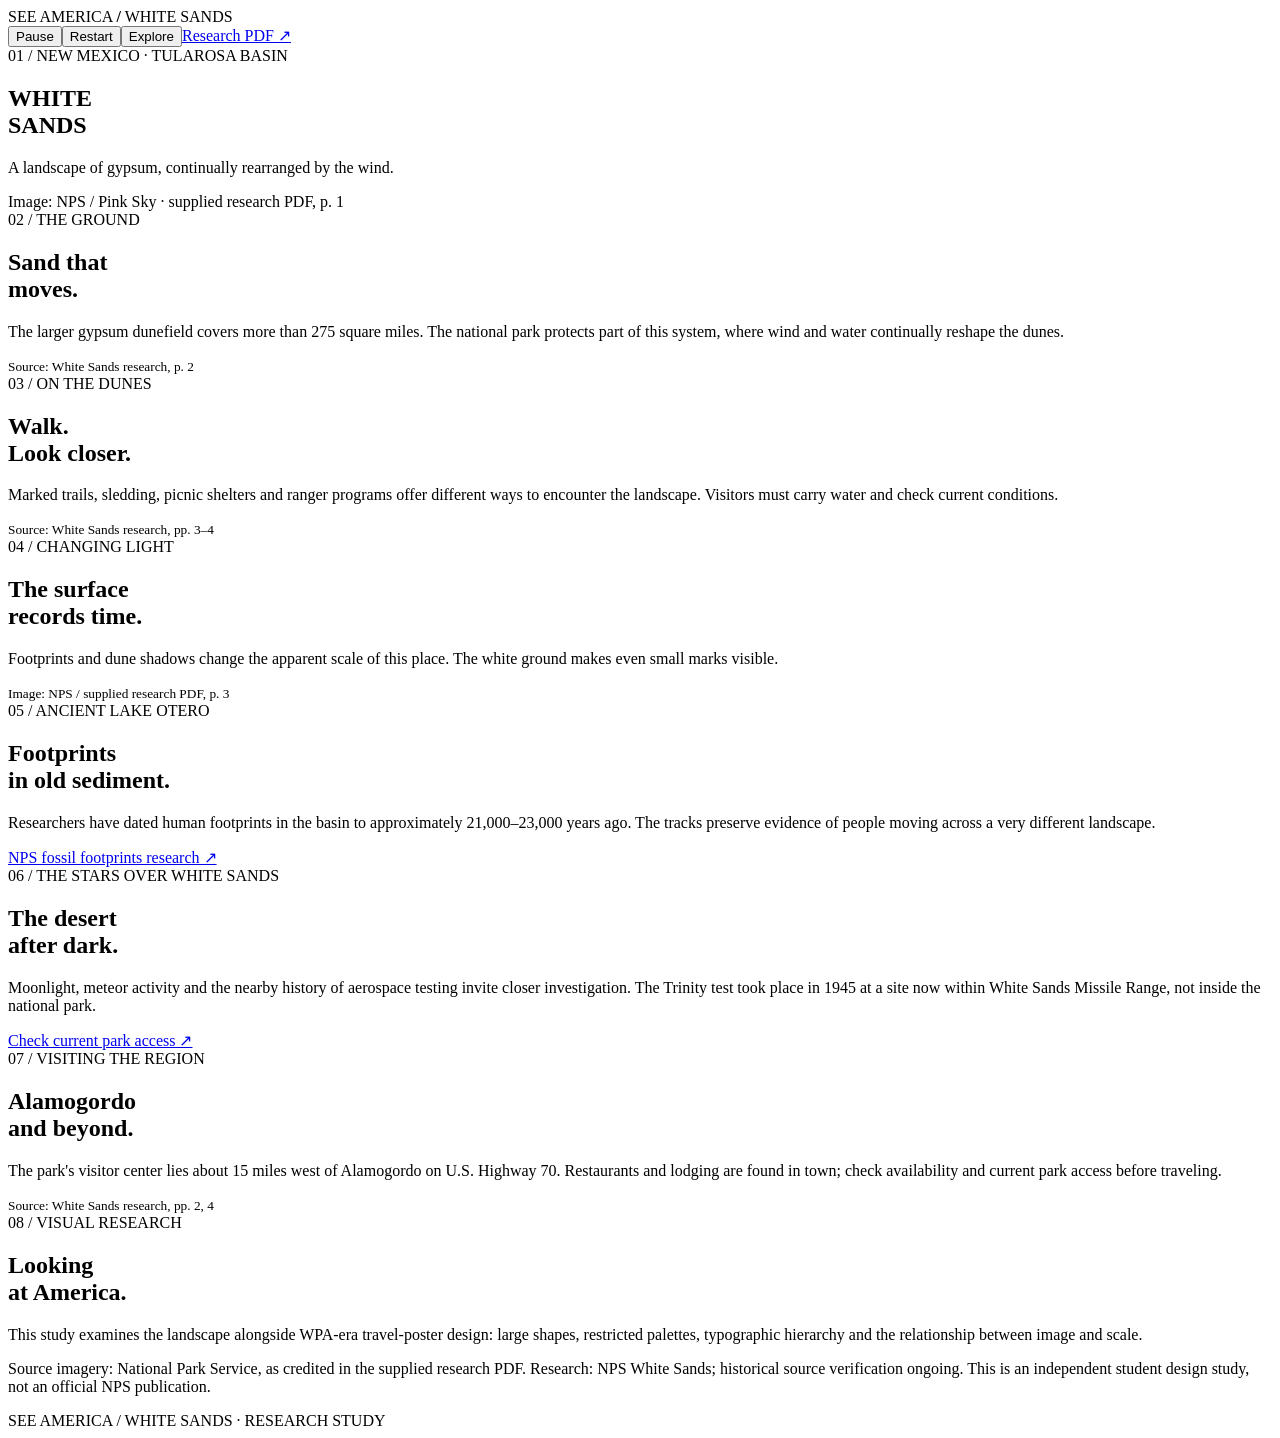
==== commit f8c690f1: "Restore original White Sands v3 page markup without redesign" ====
--- a/index.html
+++ b/index.html
@@ -1,15 +1,13 @@
 <!doctype html>
-<html lang="en"><head><meta charset="utf-8"><meta name="viewport" content="width=device-width,initial-scale=1"><title>SEE AMERICA / WHITE SANDS</title><style>
-:root{color-scheme:dark;--ink:#102c3c;--paper:#f1eee4;--gold:#d4b17a}*{box-sizing:border-box}html{scroll-behavior:smooth}body{margin:0;background:var(--ink);color:var(--paper);font-family:Arial,Helvetica,sans-serif}header{position:fixed;top:0;left:0;right:0;z-index:5;display:flex;align-items:center;justify-content:space-between;gap:1rem;padding:1rem 4vw;background:#102c3ce8;font-size:.75rem;letter-spacing:.14em}button{border:1px solid #b7c4c9;background:transparent;color:white;padding:.65rem .9rem;cursor:pointer}button:focus-visible,a:focus-visible{outline:3px solid var(--gold)}.controls{display:flex;gap:.4rem;align-items:center}#progress{position:fixed;top:0;left:0;height:3px;background:var(--gold);z-index:7;width:0}.scene{min-height:100vh;position:relative;display:grid;align-items:center;overflow:hidden;padding:7rem 9vw 5rem}.scene:nth-child(even){background:var(--paper);color:var(--ink)}.scene h1{font-size:clamp(5rem,15vw,13rem);line-height:.79;margin:1rem 0;letter-spacing:-.075em}.scene h2{font-size:clamp(3.4rem,8vw,7.5rem);line-height:.95;letter-spacing:-.065em;margin:.6rem 0 1.4rem}.scene p{max-width:54ch;font-size:clamp(1.1rem,2vw,1.55rem);line-height:1.55}.kicker{font-size:.8rem;font-weight:bold;letter-spacing:.19em;text-transform:uppercase;color:var(--gold)}.scene:nth-child(even) .kicker{color:#39677a}.layout{position:relative;z-index:2;max-width:1100px}.photo{position:absolute;inset:-8%;background-size:cover;background-position:center;opacity:.35;transform:translate3d(0,var(--shift,0px),0);will-change:transform} .hero .photo{background-image:url('assets/nps-1.jpeg')}.scene:nth-of-type(2) .photo{background-image:url('assets/nps-2.jpeg')}.scene:nth-of-type(3) .photo{background-image:url('assets/nps-3.jpeg')}.scene:nth-of-type(4) .photo{background-image:url('assets/nps-4.jpeg')}.hero:after{content:"";position:absolute;inset:0;background:linear-gradient(90deg,#102c3cba,transparent)}.hero .layout{z-index:3}.night{background:#071522}.night:before{content:"";position:absolute;inset:0;background-image:radial-gradient(#ffffffa0 1px,transparent 1px);background-size:63px 79px;opacity:.24}.scene a{color:inherit;text-decoration-thickness:1px;text-underline-offset:4px}.source{font-size:.75rem;letter-spacing:.03em;opacity:.8}.index{position:absolute;right:5vw;bottom:4vh;font-size:.8rem;opacity:.6}.footer{padding:3rem 9vw;background:#071522;font-size:.8rem;line-height:1.8}.sr-only{position:absolute;width:1px;height:1px;overflow:hidden;clip:rect(0,0,0,0)}@media(max-width:650px){header{padding:.65rem 3vw;letter-spacing:0}.controls{gap:.2rem}button{padding:.5rem}.scene{padding:7rem 6vw 4rem}.scene h1{font-size:22vw}.scene p{font-size:1.1rem}}@media(prefers-reduced-motion:reduce){html{scroll-behavior:auto}.photo{transform:none!important}}
- .scene:nth-of-type(2) .photo,.scene:nth-of-type(3) .photo,.scene:nth-of-type(4) .photo{opacity:.16;filter:saturate(.75)}.scene:nth-of-type(2) .layout,.scene:nth-of-type(3) .layout,.scene:nth-of-type(4) .layout{z-index:2}.scene:nth-of-type(2) .photo{background-image:url('assets/nps-2.jpeg')}.scene:nth-of-type(3) .photo{background-image:url('assets/nps-3.jpeg')}.scene:nth-of-type(4) .photo{background-image:url('assets/nps-4.jpeg')}</style></head><body><header><strong>SEE AMERICA / WHITE SANDS</strong><div class="controls"><button id="toggle">Pause</button><button id="restart">Restart</button><button id="mode">Explore</button></div></header><div id="progress"></div><div id="announcement" class="sr-only" aria-live="polite"></div><main>
-<section class="scene hero" data-ms="13000"><div class="photo"></div><div class="layout"><span class="kicker">01 / New Mexico · Tularosa Basin</span><h1>WHITE<br>SANDS</h1><p>A gypsum landscape in constant motion.</p><span class="source">Photo: National Park Service / WHSA2682 · source credited below</span></div><span class="index">01 / 08</span></section>
-<section class="scene" data-ms="15000"><div class="photo" aria-hidden="true"></div><div class="layout"><span class="kicker">02 / Geology</span><h2>The ground<br>moves.</h2><p>The Tularosa Basin contains a gypsum dunefield spanning more than 275 square miles. The national park protects part of this system. Wind, moisture and shifting sand continuously change its surface.</p><p class="source">Source: supplied White Sands research, page 2.</p></div><span class="index">02 / 08</span></section>
-<section class="scene" data-ms="16000"><div class="photo" aria-hidden="true"></div><div class="layout"><span class="kicker">03 / Living desert</span><h2>Life in<br>the dunes.</h2><p>Soaptree yucca and dune-adapted wildlife survive where the landscape rarely stays still. Some lizards and insects are exceptionally pale against the white gypsum.</p><p class="source">Image research: NPS White Sands flora and fauna collections.</p></div><span class="index">03 / 08</span></section>
-<section class="scene" data-ms="16000"><div class="photo" aria-hidden="true"></div><div class="layout"><span class="kicker">04 / Ancient Lake Otero</span><h2>Footprints<br>in sediment.</h2><p>Fossilized human tracks indicate people were present in the basin roughly 21,000 to 23,000 years ago. The tracks were preserved in sediments from a much wetter landscape.</p><p><a href="https://www.nps.gov/whsa/learn/nature/fossilized-footprints.htm" target="_blank" rel="noopener">NPS fossil footprints research</a></p></div><span class="index">04 / 08</span></section>
-<section class="scene night" data-ms="16000"><div class="layout"><span class="kicker">05 / The stars over White Sands</span><h2>After<br>dark.</h2><p>Moonlight makes the gypsum glow. Meteor showers, nocturnal wildlife and the desert's military history invite a closer look at what people have seen above the Tularosa Basin.</p><p class="source">Astronomy and aerospace history are distinct from unverified UFO claims.</p></div><span class="index">05 / 08</span></section>
-<section class="scene" data-ms="16000"><div class="layout"><span class="kicker">06 / Trinity and the range</span><h2>July 16,<br>1945.</h2><p>The first atomic test took place at Trinity Site, now within White Sands Missile Range. It was not inside today's national park. Military testing continues to affect access to the region.</p><p class="source">Historical interpretation: verify against White Sands Missile Range and National Park Service archives.</p></div><span class="index">06 / 08</span></section>
-<section class="scene" data-ms="15000"><div class="layout"><span class="kicker">07 / The visit</span><h2>Beyond<br>the dunes.</h2><p>The park's visitor center is about 15 miles west of Alamogordo on U.S. Highway 70. The town provides restaurants and lodging; visitors should confirm park hours, closures and water availability before traveling.</p><p><a href="https://www.nps.gov/whsa/planyourvisit/index.htm" target="_blank" rel="noopener">Current NPS visitor information</a></p></div><span class="index">07 / 08</span></section>
-<section class="scene" data-ms="18000"><div class="layout"><span class="kicker">08 / Visual research</span><h2>Looking<br>at America.</h2><p>WPA-era travel design offers a useful vocabulary for studying this landscape: monumental scale, restricted palettes, condensed typography, figure-ground contrast and deliberate negative space.</p><p class="source">Independent student research. Not affiliated with or endorsed by the National Park Service.</p></div><span class="index">08 / 08</span></section>
-</main><footer class="footer">SEE AMERICA / WHITE SANDS · WORKING RESEARCH PRESENTATION<br>Photographs: NPS / WHSA2682, WHSA2683, WHSA2344 (Wikimedia Commons NPS archival files); gypsum macro: Mark A. Wilson (public domain). The historic NPS photographs are sourced from their individual Commons records; confirm individual image rights before redistribution. Research: NPS White Sands.</footer><script>
-const scenes=[...document.querySelectorAll('.scene')],durations=scenes.map(s=>+s.dataset.ms),total=durations.reduce((a,b)=>a+b,0),reduced=matchMedia('(prefers-reduced-motion: reduce)');let current=0,elapsed=0,last=0,playing=!reduced.matches,manual=reduced.matches,frame=0,autoScroll=false;const toggle=document.getElementById('toggle'),mode=document.getElementById('mode'),progress=document.getElementById('progress'),announcement=document.getElementById('announcement');function ui(){toggle.textContent=playing?'Pause':'Play';mode.textContent=manual?'Watch':'Explore';announcement.textContent=manual?'Explore mode':'Automatic playback '+(playing?'playing':'paused')}function jump(i){current=Math.max(0,Math.min(scenes.length-1,i));autoScroll=true;scenes[current].scrollIntoView({behavior:reduced.matches?'instant':'smooth'});setTimeout(()=>autoScroll=false,1100)}function tick(t){if(!last)last=t;let delta=Math.min(100,t-last);last=t;if(playing&&!manual){elapsed+=delta;if(elapsed>=durations[current]){elapsed=0;if(current===scenes.length-1){playing=false;manual=true;ui()}else jump(current+1)}}let before=durations.slice(0,current).reduce((a,b)=>a+b,0);progress.style.width=(100*(before+elapsed)/total)+'%';if(!reduced.matches){let photo=scenes[current].querySelector('.photo');if(photo)photo.style.setProperty('--shift',Math.min(75,elapsed/durations[current]*75)+'px')}}frame=requestAnimationFrame(tick)}toggle.onclick=()=>{if(manual){manual=false;elapsed=0;jump(current)}playing=!playing;ui()};mode.onclick=()=>{manual=!manual;playing=!manual&&!reduced.matches;ui()};document.getElementById('restart').onclick=()=>{elapsed=0;manual=false;playing=!reduced.matches;jump(0);ui()};window.addEventListener('wheel',()=>{if(!autoScroll&&playing){playing=false;manual=true;ui()}},{passive:true});window.addEventListener('touchmove',()=>{if(!autoScroll&&playing){playing=false;manual=true;ui()}},{passive:true});document.addEventListener('keydown',e=>{if(e.key==='ArrowRight'||e.key==='ArrowDown'){playing=false;manual=true;jump(current+1);ui()}if(e.key==='ArrowLeft'||e.key==='ArrowUp'){playing=false;manual=true;jump(current-1);ui()}});reduced.addEventListener('change',()=>{if(reduced.matches){playing=false;manual=true;ui()}});ui();frame=requestAnimationFrame(tick);
-</script></body></html>+<html lang="en"><head><meta charset="utf-8"><meta name="viewport" content="width=device-width,initial-scale=1"><meta name="theme-color" content="#102c3c"><title>See America | White Sands Research</title><link rel="stylesheet" href="style.css"></head><body>
+<header class="top"><span>SEE AMERICA <b>/</b> WHITE SANDS</span><div><button id="toggle" aria-label="Pause presentation">Pause</button><button id="restart">Restart</button><button id="explore" aria-pressed="false">Explore</button><a href="research.pdf">Research PDF ↗</a></div></header>
+<div id="progress" aria-hidden="true"></div><div id="mode-status" class="sr-only" aria-live="polite"></div><main id="story">
+<section class="scene hero" data-hold="12000"><div class="photo" style="--image:url('assets/nps-1.jpeg')"></div><div class="shade"></div><div class="copy"><span class="kicker">01 / NEW MEXICO · TULAROSA BASIN</span><h1>WHITE<br>SANDS</h1><p>A landscape of gypsum, continually rearranged by the wind.</p></div><span class="source">Image: NPS / Pink Sky · supplied research PDF, p. 1</span></section>
+<section class="scene split" data-hold="13000"><div class="photo" style="--image:url('assets/nps-2.jpeg')"></div><div class="panel"><span class="kicker">02 / THE GROUND</span><h2>Sand that<br>moves.</h2><p>The larger gypsum dunefield covers more than 275 square miles. The national park protects part of this system, where wind and water continually reshape the dunes.</p><small>Source: White Sands research, p. 2</small></div></section>
+<section class="scene split reverse" data-hold="14000"><div class="photo" style="--image:url('assets/nps-3.jpeg')"></div><div class="panel"><span class="kicker">03 / ON THE DUNES</span><h2>Walk.<br>Look closer.</h2><p>Marked trails, sledding, picnic shelters and ranger programs offer different ways to encounter the landscape. Visitors must carry water and check current conditions.</p><small>Source: White Sands research, pp. 3–4</small></div></section>
+<section class="scene split" data-hold="14000"><div class="photo" style="--image:url('assets/nps-4.jpeg')"></div><div class="panel"><span class="kicker">04 / CHANGING LIGHT</span><h2>The surface<br>records time.</h2><p>Footprints and dune shadows change the apparent scale of this place. The white ground makes even small marks visible.</p><small>Image: NPS / supplied research PDF, p. 3</small></div></section>
+<section class="scene textscene" data-hold="16000"><div class="panel"><span class="kicker">05 / ANCIENT LAKE OTERO</span><h2>Footprints<br>in old sediment.</h2><p>Researchers have dated human footprints in the basin to approximately 21,000–23,000 years ago. The tracks preserve evidence of people moving across a very different landscape.</p><a href="https://www.nps.gov/whsa/learn/nature/fossilized-footprints.htm" target="_blank" rel="noopener">NPS fossil footprints research ↗</a></div></section>
+<section class="scene textscene night" data-hold="16000"><div class="panel"><span class="kicker">06 / THE STARS OVER WHITE SANDS</span><h2>The desert<br>after dark.</h2><p>Moonlight, meteor activity and the nearby history of aerospace testing invite closer investigation. The Trinity test took place in 1945 at a site now within White Sands Missile Range, not inside the national park.</p><a href="https://www.nps.gov/whsa/planyourvisit/index.htm" target="_blank" rel="noopener">Check current park access ↗</a></div></section>
+<section class="scene textscene" data-hold="15000"><div class="panel"><span class="kicker">07 / VISITING THE REGION</span><h2>Alamogordo<br>and beyond.</h2><p>The park's visitor center lies about 15 miles west of Alamogordo on U.S. Highway 70. Restaurants and lodging are found in town; check availability and current park access before traveling.</p><small>Source: White Sands research, pp. 2, 4</small></div></section>
+<section class="scene textscene last" data-hold="14000"><div class="panel"><span class="kicker">08 / VISUAL RESEARCH</span><h2>Looking<br>at America.</h2><p>This study examines the landscape alongside WPA-era travel-poster design: large shapes, restricted palettes, typographic hierarchy and the relationship between image and scale.</p><p class="credits">Source imagery: National Park Service, as credited in the supplied research PDF. Research: NPS White Sands; historical source verification ongoing. This is an independent student design study, not an official NPS publication.</p></div></section>
+</main><footer>SEE AMERICA / WHITE SANDS · RESEARCH STUDY</footer><script src="script.js"></script></body></html>
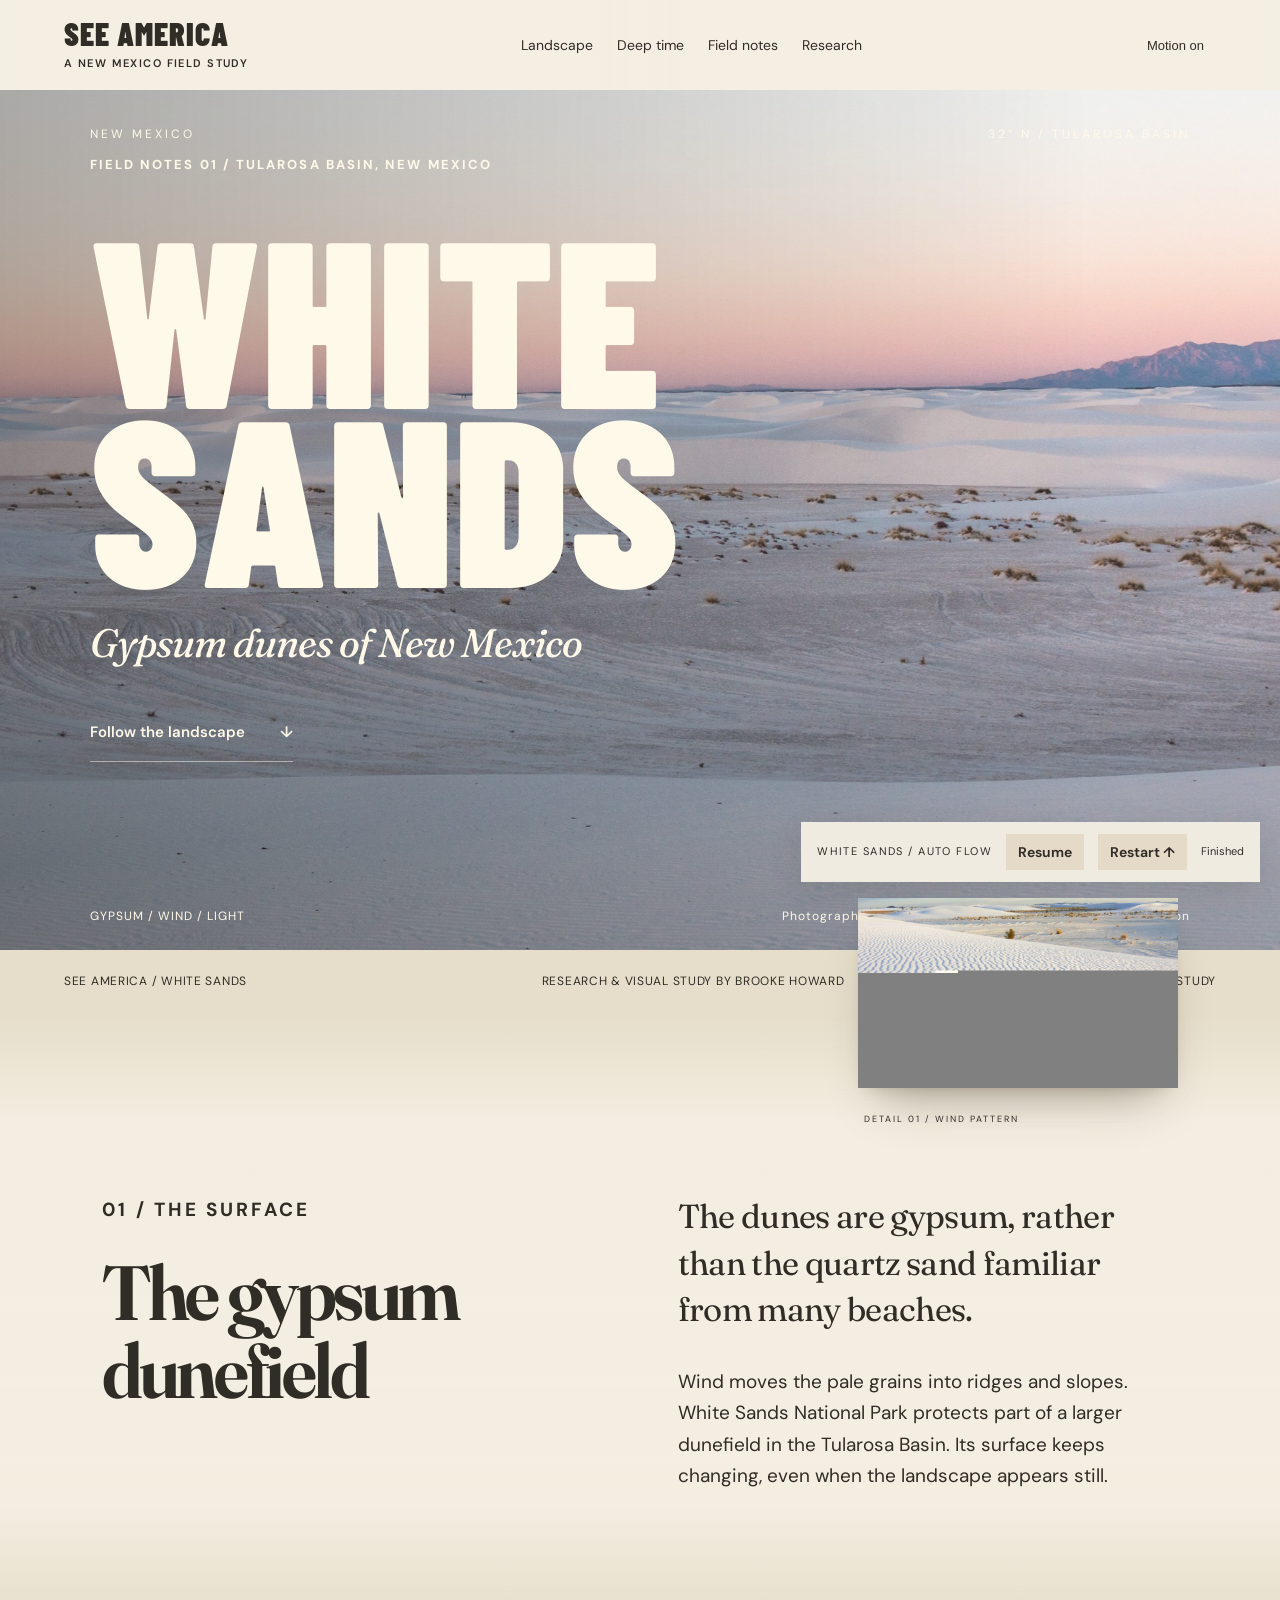
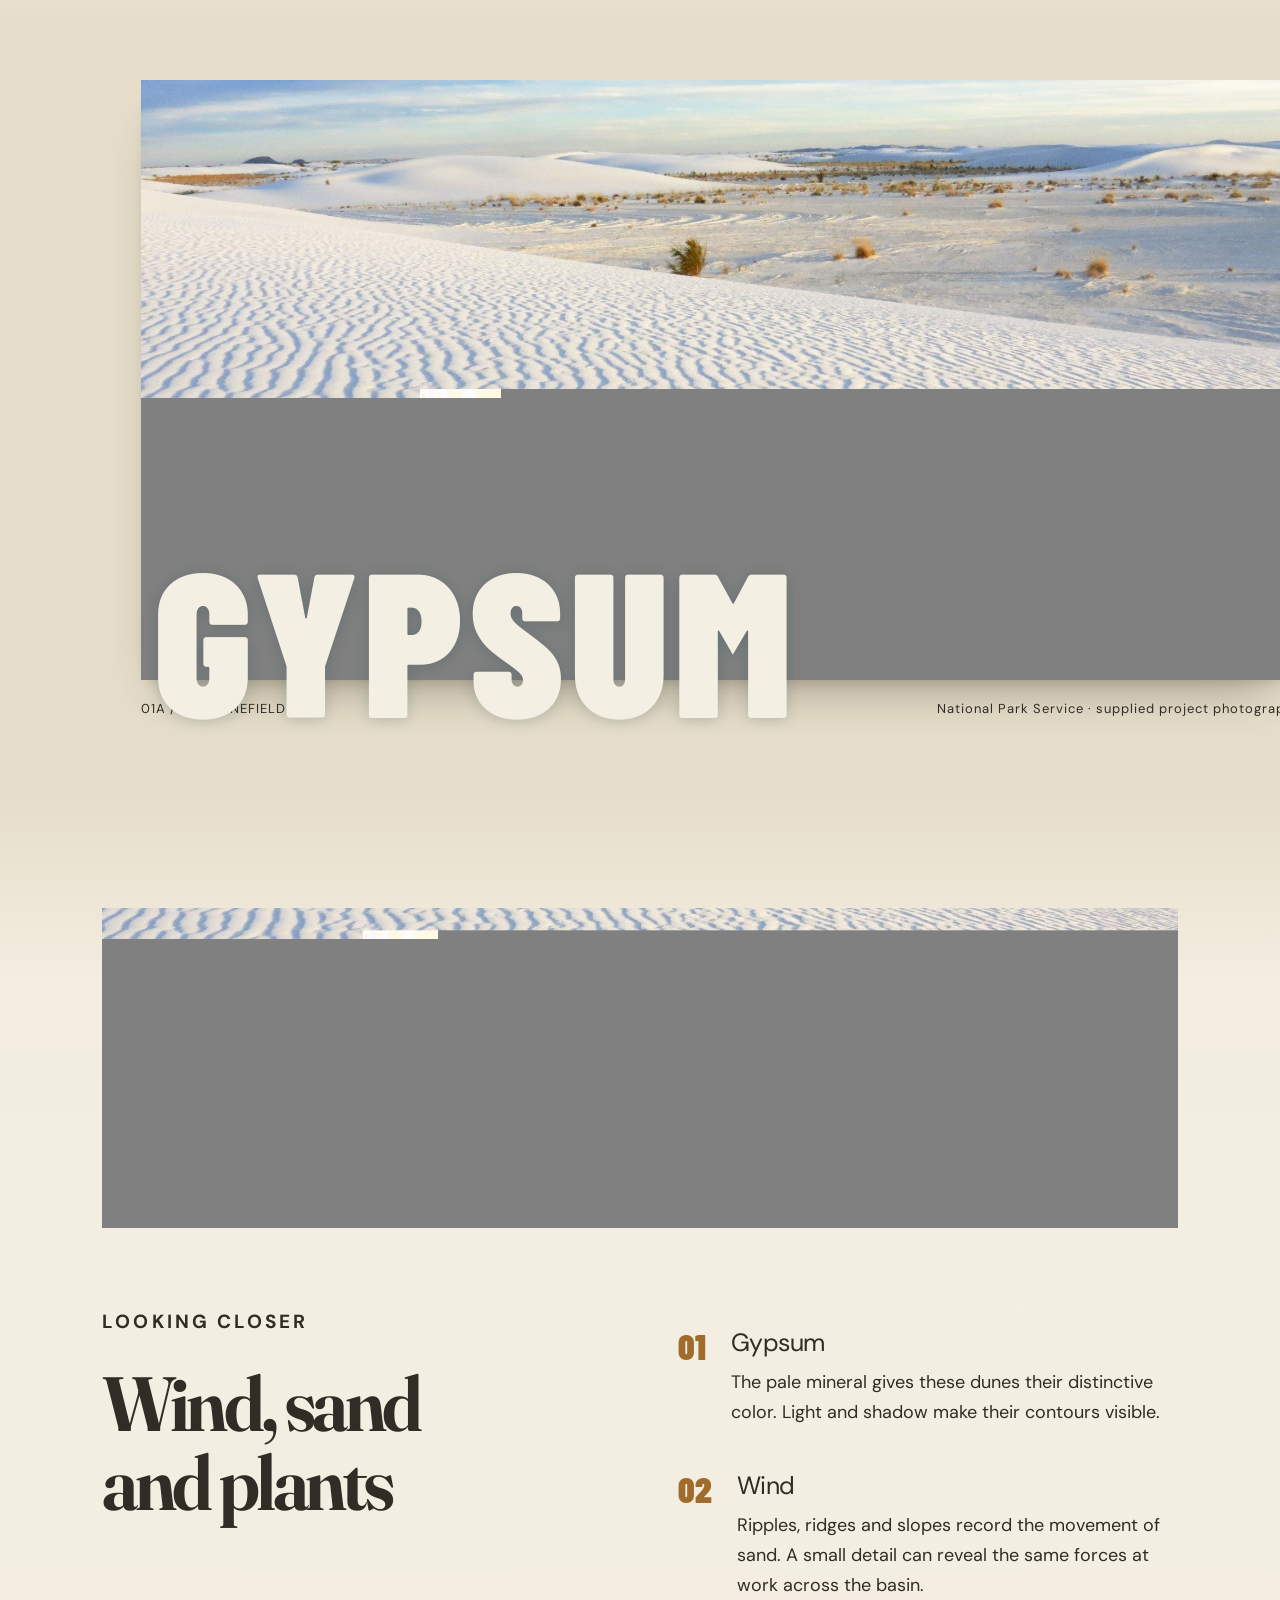
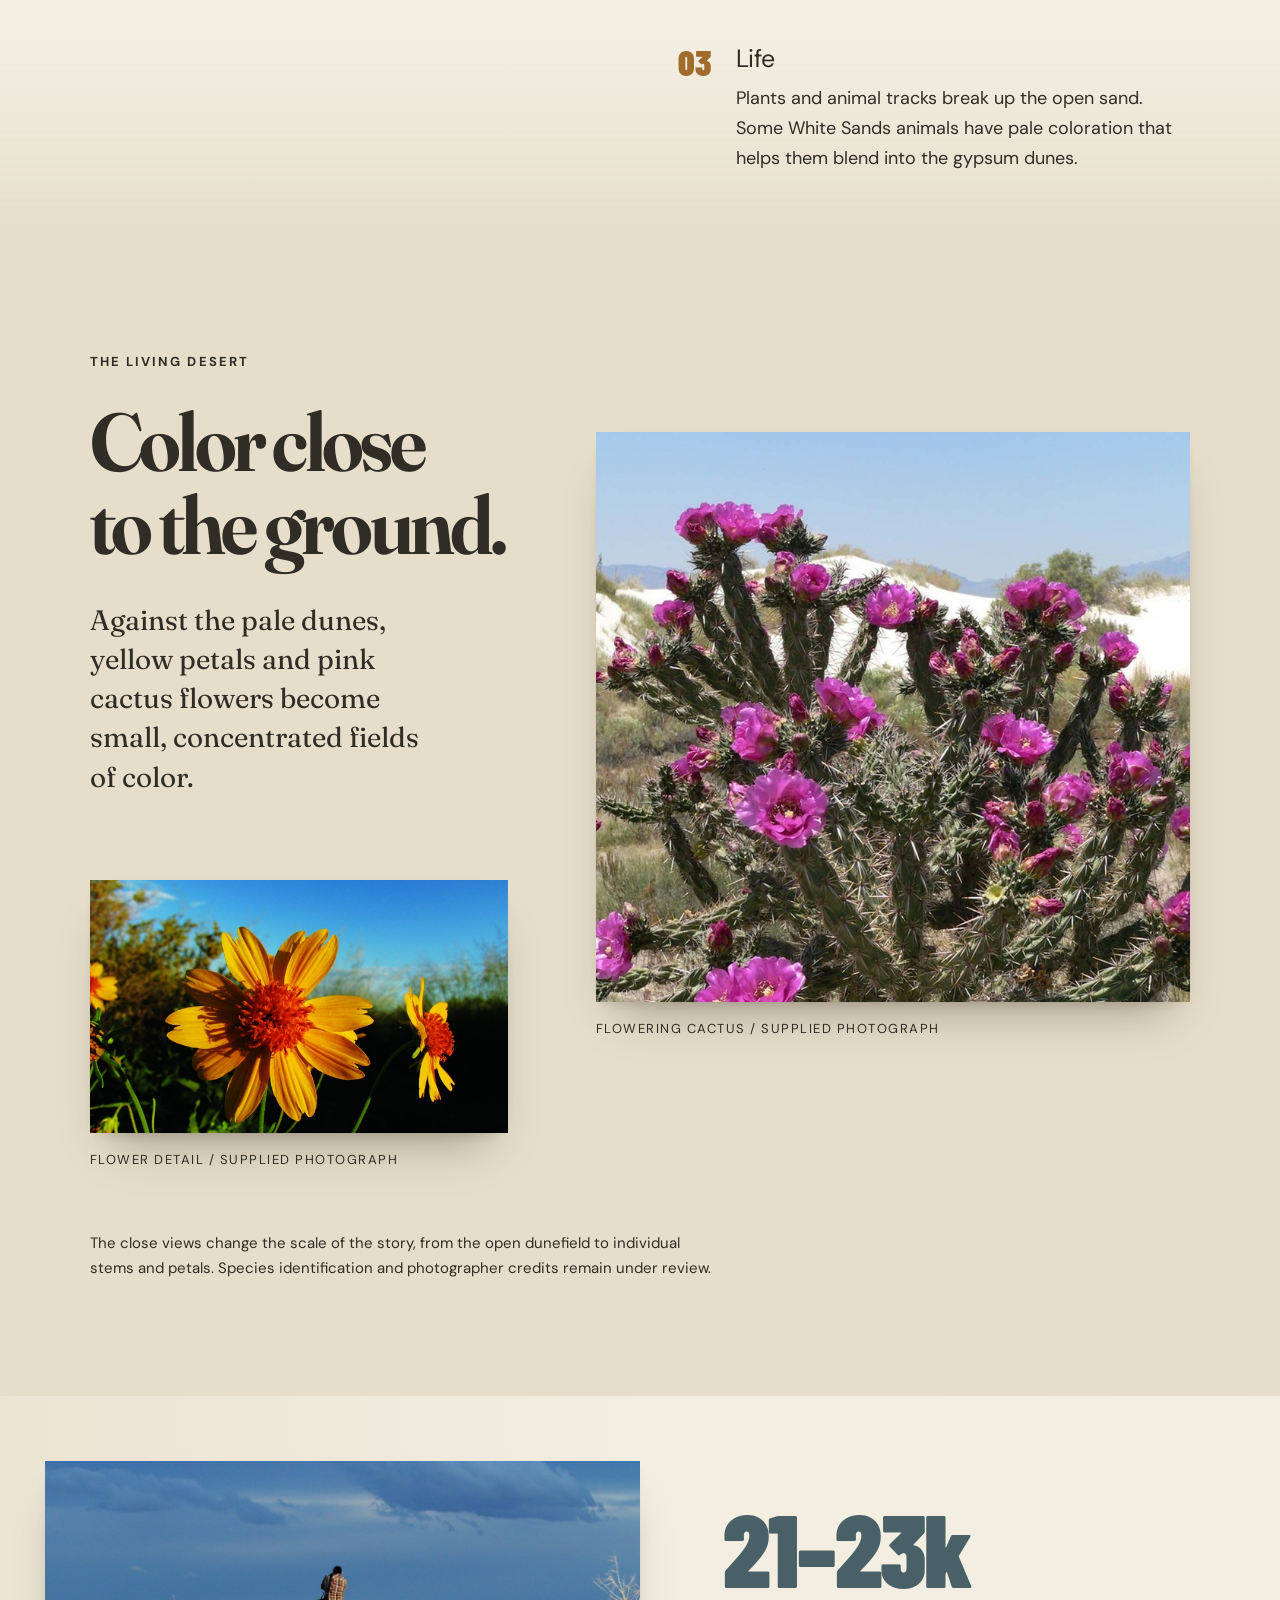
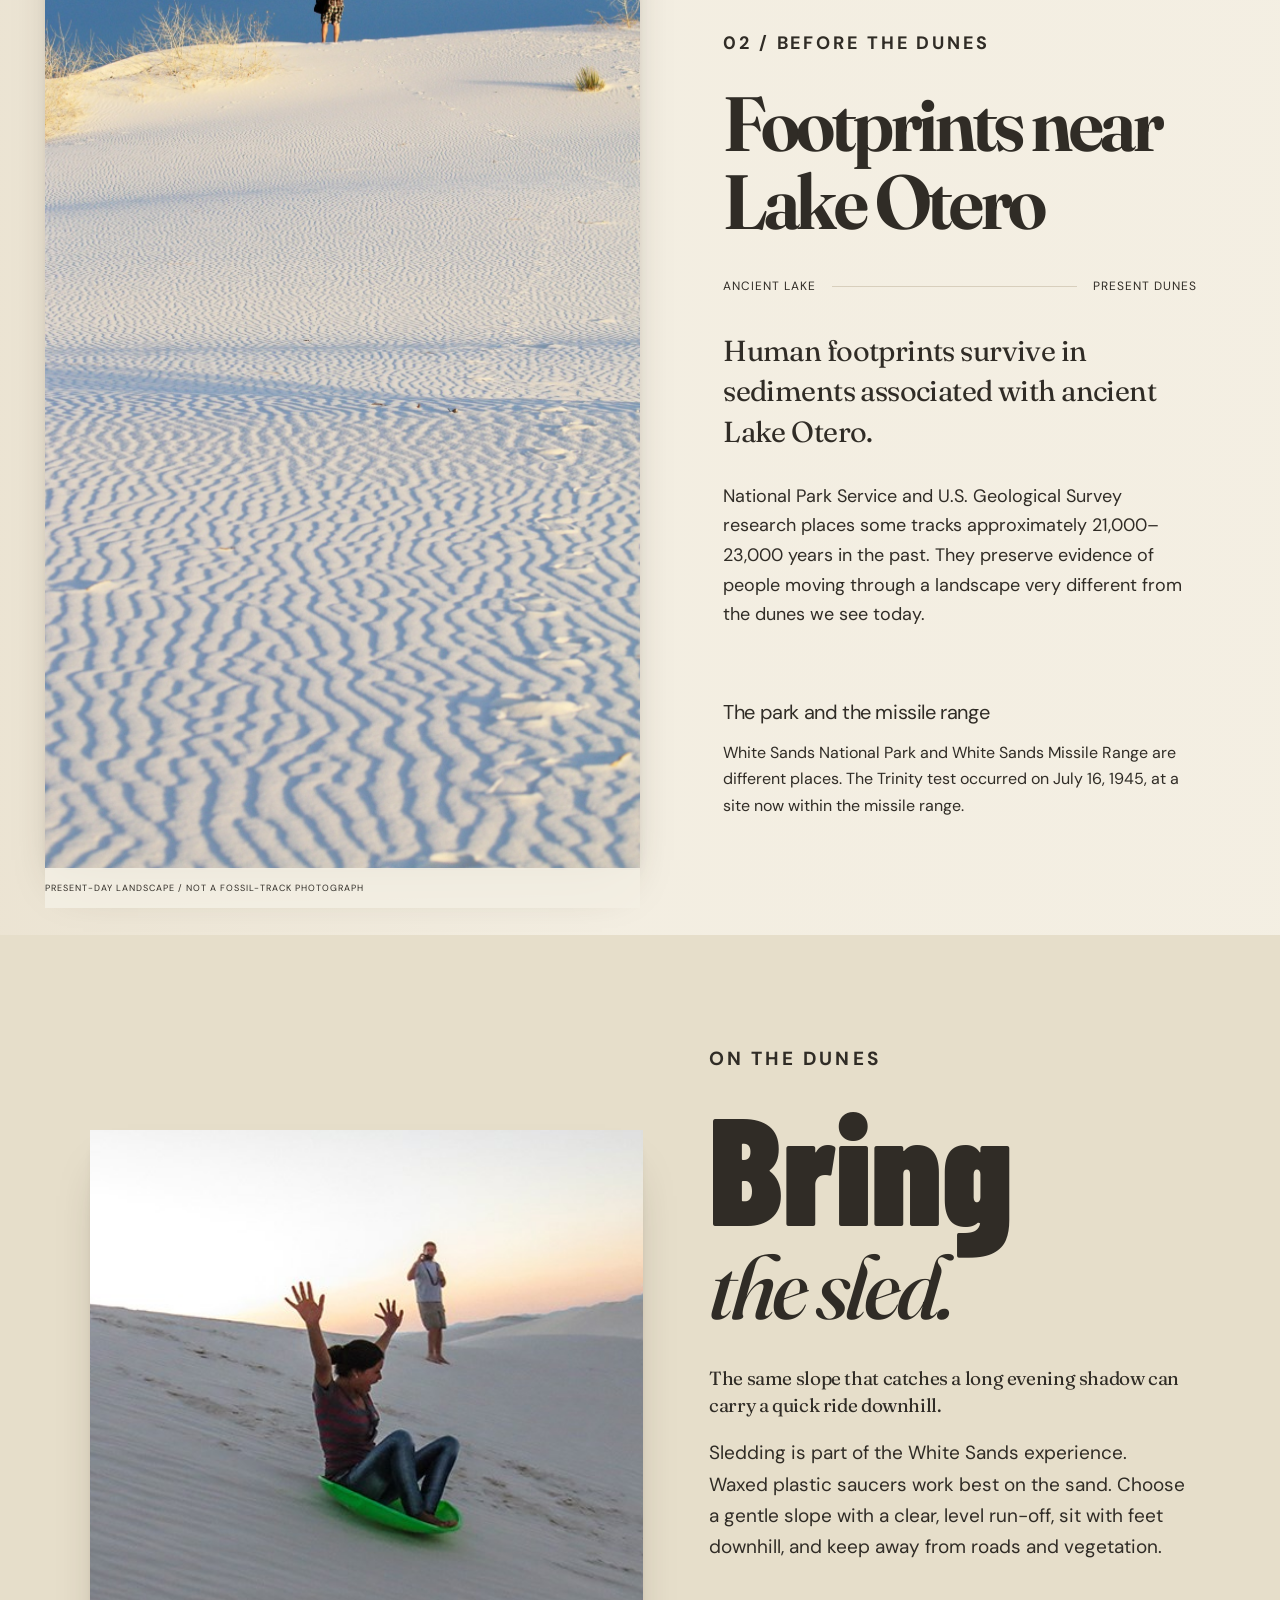
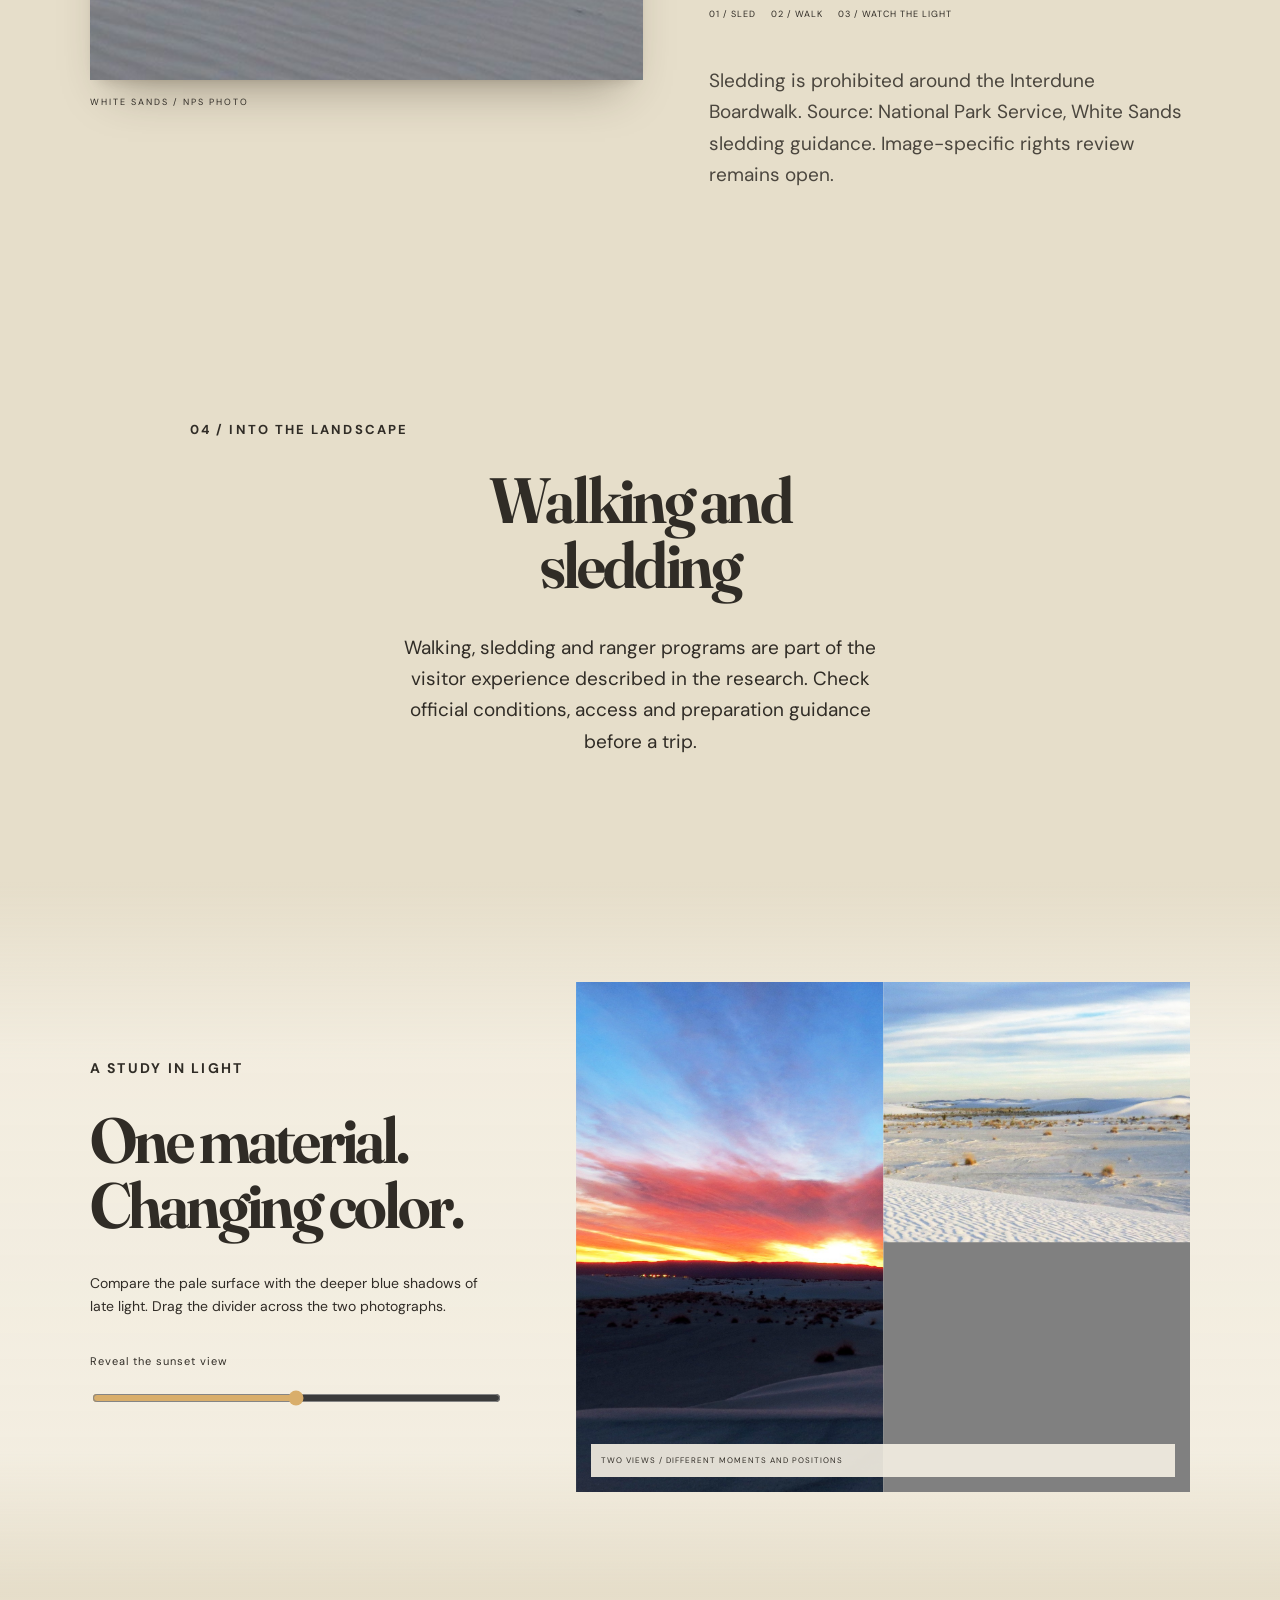
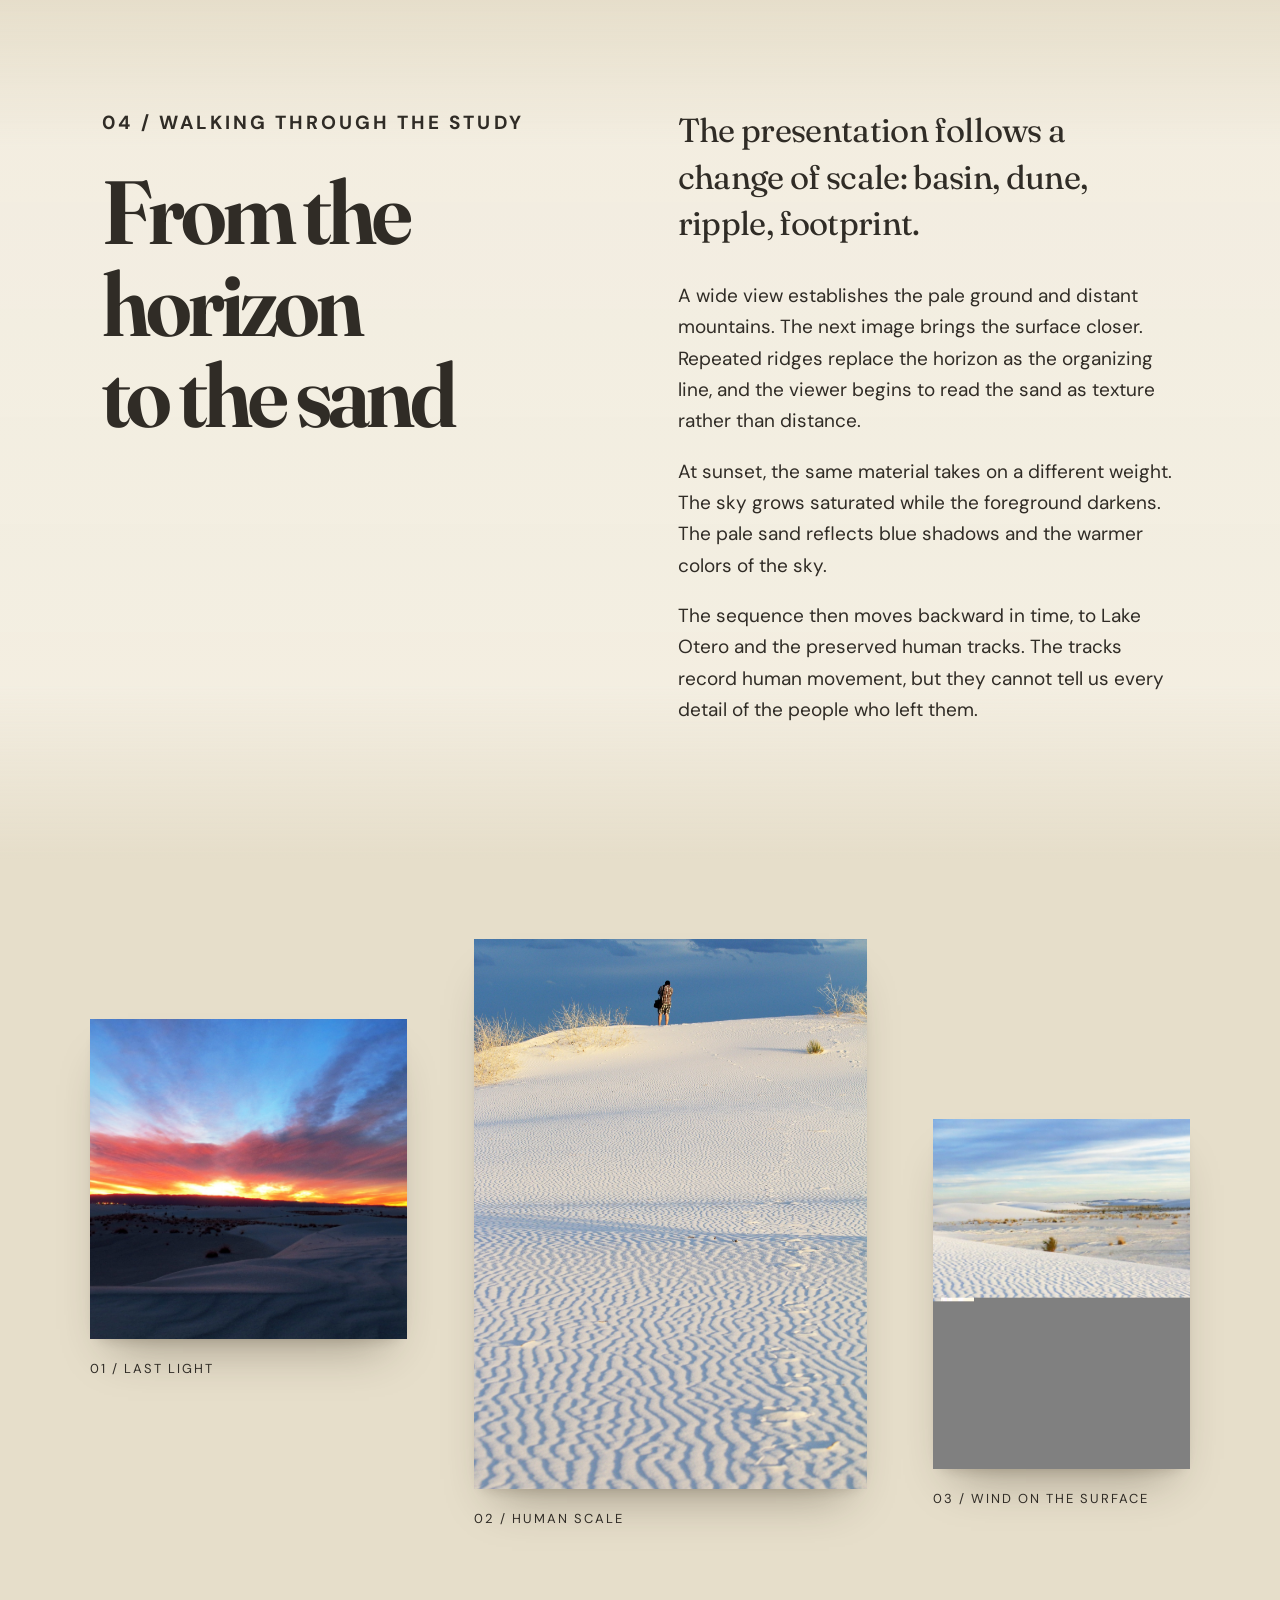
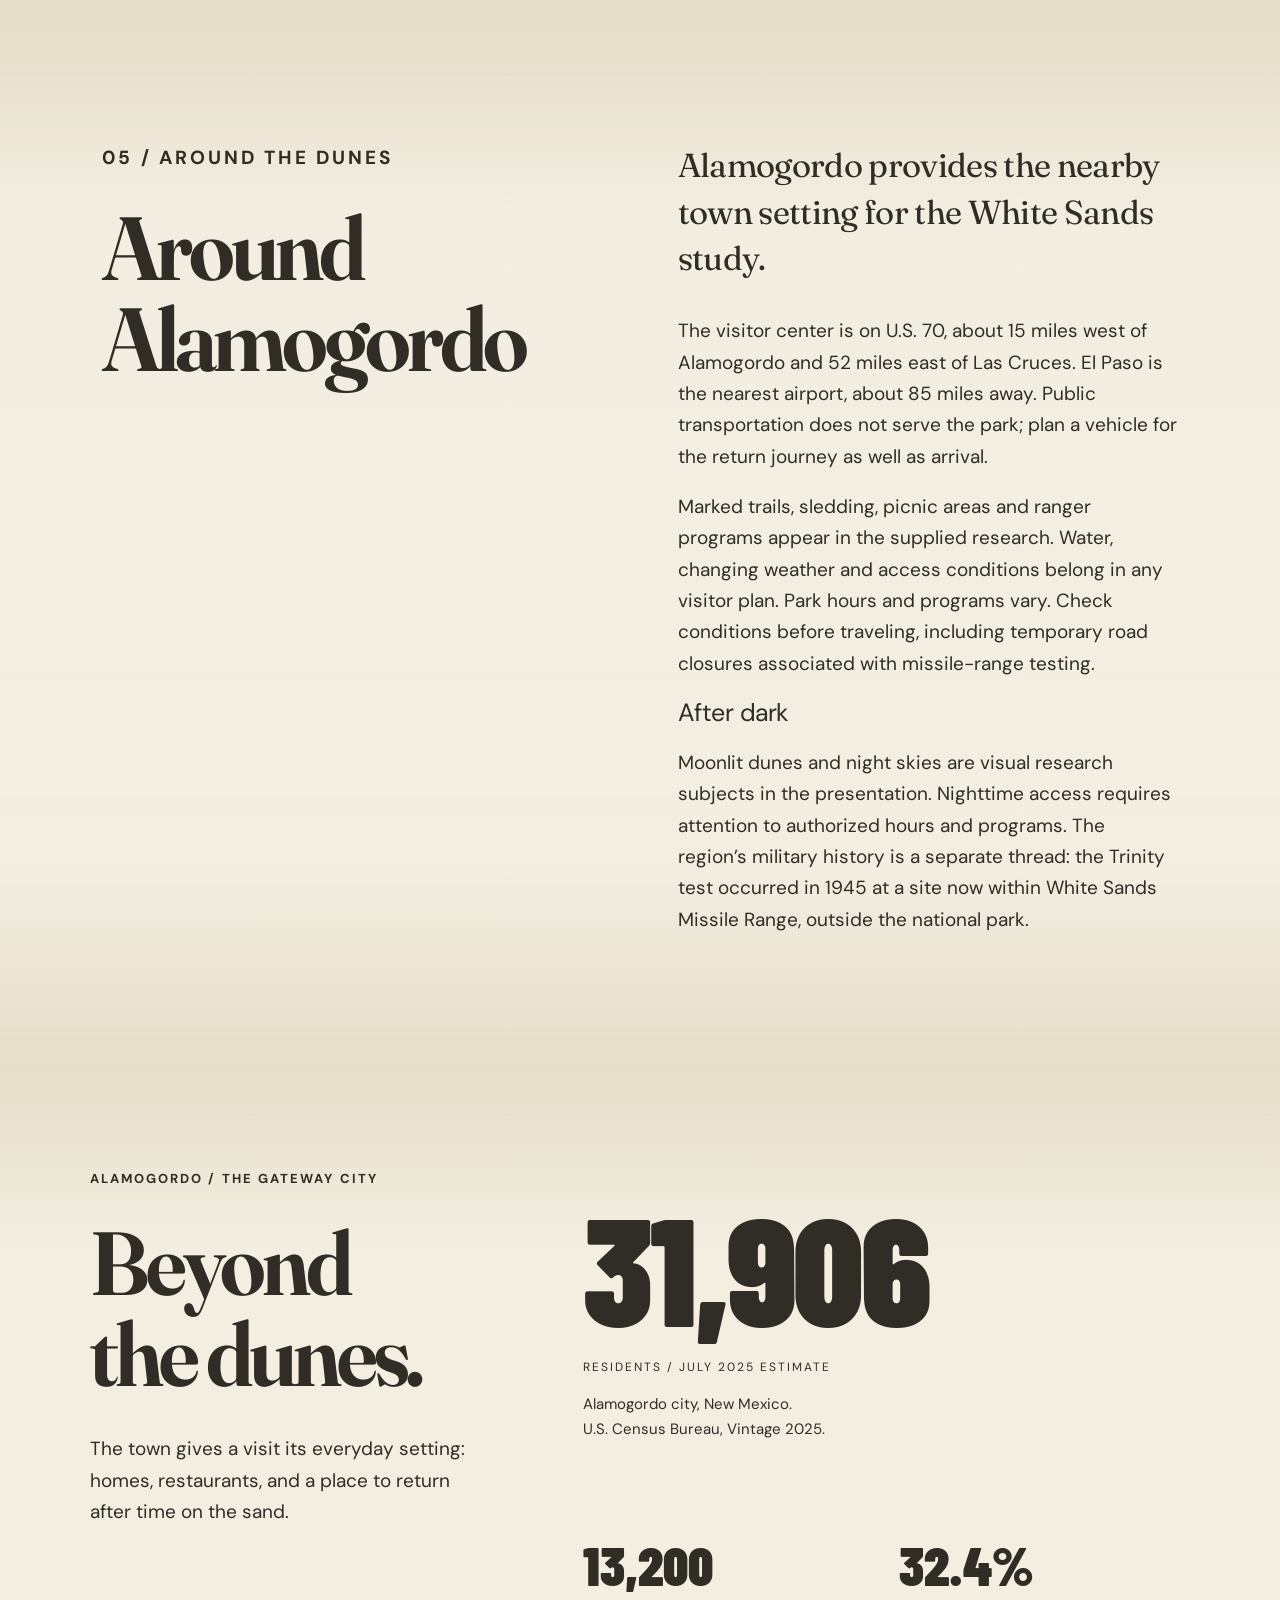
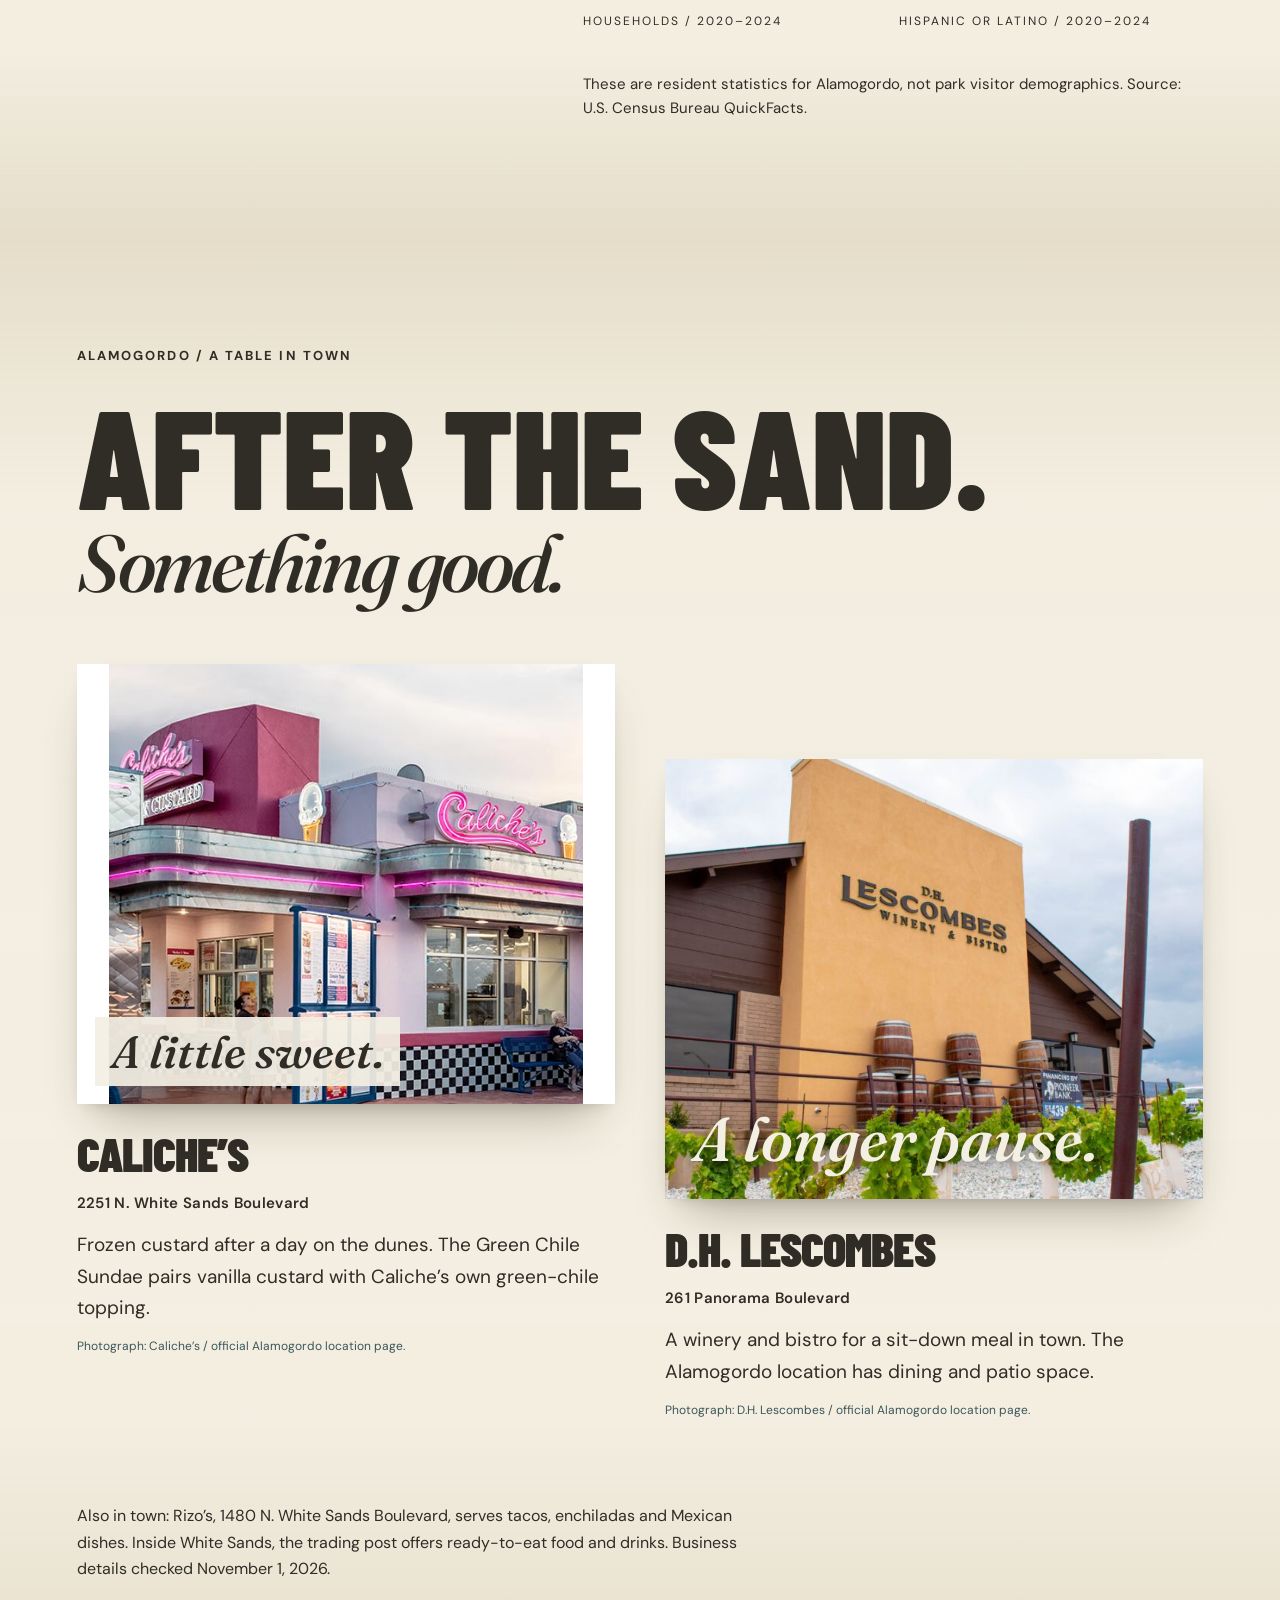
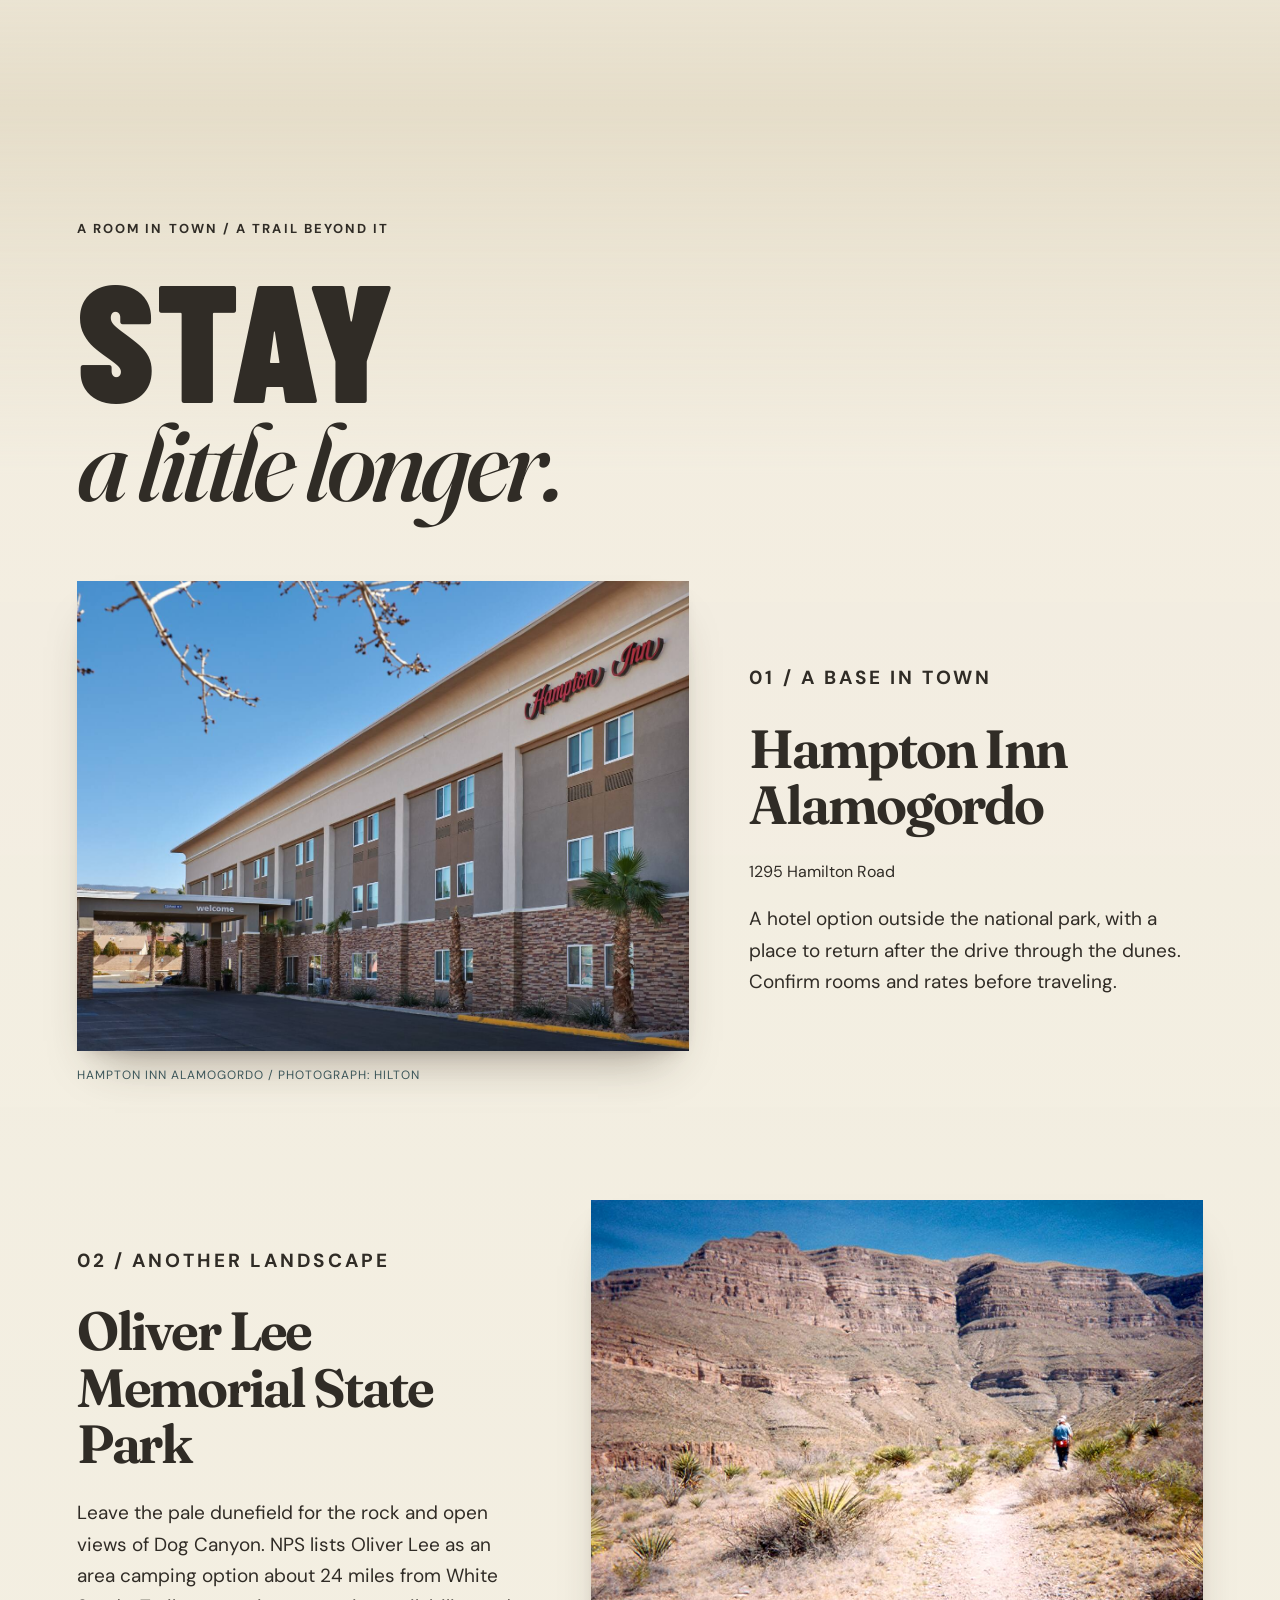
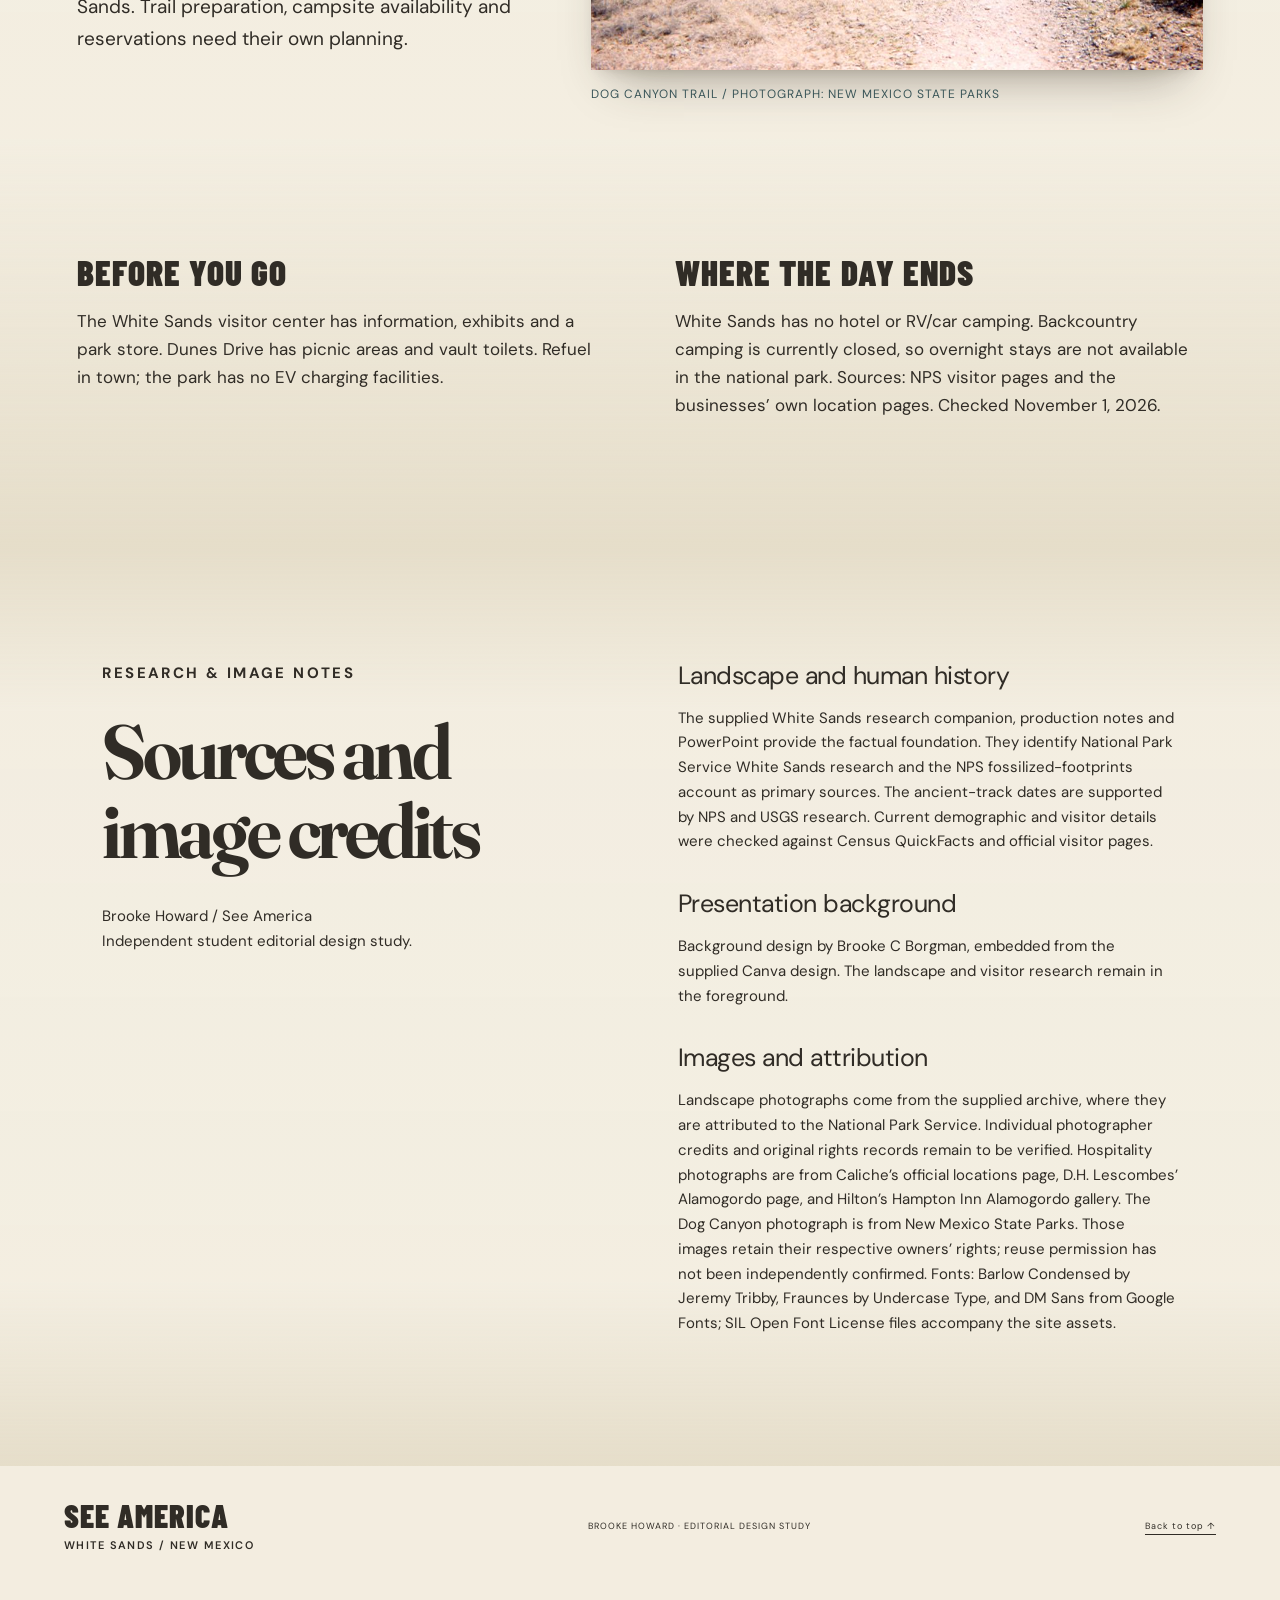
==== commit 10946b7e: "Restore complete White Sands, add Bisti guide, and fix Balloon hero layering" ====
--- a/index.html
+++ b/index.html
@@ -1,13 +1,20 @@
-<!doctype html>
-<html lang="en"><head><meta charset="utf-8"><meta name="viewport" content="width=device-width,initial-scale=1"><meta name="theme-color" content="#102c3c"><title>See America | White Sands Research</title><link rel="stylesheet" href="style.css"></head><body>
-<header class="top"><span>SEE AMERICA <b>/</b> WHITE SANDS</span><div><button id="toggle" aria-label="Pause presentation">Pause</button><button id="restart">Restart</button><button id="explore" aria-pressed="false">Explore</button><a href="research.pdf">Research PDF ↗</a></div></header>
-<div id="progress" aria-hidden="true"></div><div id="mode-status" class="sr-only" aria-live="polite"></div><main id="story">
-<section class="scene hero" data-hold="12000"><div class="photo" style="--image:url('assets/nps-1.jpeg')"></div><div class="shade"></div><div class="copy"><span class="kicker">01 / NEW MEXICO · TULAROSA BASIN</span><h1>WHITE<br>SANDS</h1><p>A landscape of gypsum, continually rearranged by the wind.</p></div><span class="source">Image: NPS / Pink Sky · supplied research PDF, p. 1</span></section>
-<section class="scene split" data-hold="13000"><div class="photo" style="--image:url('assets/nps-2.jpeg')"></div><div class="panel"><span class="kicker">02 / THE GROUND</span><h2>Sand that<br>moves.</h2><p>The larger gypsum dunefield covers more than 275 square miles. The national park protects part of this system, where wind and water continually reshape the dunes.</p><small>Source: White Sands research, p. 2</small></div></section>
-<section class="scene split reverse" data-hold="14000"><div class="photo" style="--image:url('assets/nps-3.jpeg')"></div><div class="panel"><span class="kicker">03 / ON THE DUNES</span><h2>Walk.<br>Look closer.</h2><p>Marked trails, sledding, picnic shelters and ranger programs offer different ways to encounter the landscape. Visitors must carry water and check current conditions.</p><small>Source: White Sands research, pp. 3–4</small></div></section>
-<section class="scene split" data-hold="14000"><div class="photo" style="--image:url('assets/nps-4.jpeg')"></div><div class="panel"><span class="kicker">04 / CHANGING LIGHT</span><h2>The surface<br>records time.</h2><p>Footprints and dune shadows change the apparent scale of this place. The white ground makes even small marks visible.</p><small>Image: NPS / supplied research PDF, p. 3</small></div></section>
-<section class="scene textscene" data-hold="16000"><div class="panel"><span class="kicker">05 / ANCIENT LAKE OTERO</span><h2>Footprints<br>in old sediment.</h2><p>Researchers have dated human footprints in the basin to approximately 21,000–23,000 years ago. The tracks preserve evidence of people moving across a very different landscape.</p><a href="https://www.nps.gov/whsa/learn/nature/fossilized-footprints.htm" target="_blank" rel="noopener">NPS fossil footprints research ↗</a></div></section>
-<section class="scene textscene night" data-hold="16000"><div class="panel"><span class="kicker">06 / THE STARS OVER WHITE SANDS</span><h2>The desert<br>after dark.</h2><p>Moonlight, meteor activity and the nearby history of aerospace testing invite closer investigation. The Trinity test took place in 1945 at a site now within White Sands Missile Range, not inside the national park.</p><a href="https://www.nps.gov/whsa/planyourvisit/index.htm" target="_blank" rel="noopener">Check current park access ↗</a></div></section>
-<section class="scene textscene" data-hold="15000"><div class="panel"><span class="kicker">07 / VISITING THE REGION</span><h2>Alamogordo<br>and beyond.</h2><p>The park's visitor center lies about 15 miles west of Alamogordo on U.S. Highway 70. Restaurants and lodging are found in town; check availability and current park access before traveling.</p><small>Source: White Sands research, pp. 2, 4</small></div></section>
-<section class="scene textscene last" data-hold="14000"><div class="panel"><span class="kicker">08 / VISUAL RESEARCH</span><h2>Looking<br>at America.</h2><p>This study examines the landscape alongside WPA-era travel-poster design: large shapes, restricted palettes, typographic hierarchy and the relationship between image and scale.</p><p class="credits">Source imagery: National Park Service, as credited in the supplied research PDF. Research: NPS White Sands; historical source verification ongoing. This is an independent student design study, not an official NPS publication.</p></div></section>
-</main><footer>SEE AMERICA / WHITE SANDS · RESEARCH STUDY</footer><script src="script.js"></script></body></html>+<!DOCTYPE html>
+
+<!-- dist/index.html: Present Brooke’s landscape research as an accessible illustrated field guide. -->
+<html lang="en"><head><meta charset="utf-8"/><meta content="width=device-width,initial-scale=1" name="viewport"/><meta content="#103b42" name="theme-color"/><meta content="An illustrated White Sands field guide by Brooke Howard." name="description"/><title>White Sands · See America</title><link href="style.css" rel="stylesheet"/><link href="presentation.css" rel="stylesheet"/><link href="type-premium.css" rel="stylesheet"/><link href="background.css?v=floating-3" rel="stylesheet"/><link rel="preload" as="font" type="font/ttf" href="assets/fonts/BarlowCondensed-Black.ttf" crossorigin/><link rel="preload" as="font" type="font/ttf" href="assets/fonts/DMSans.ttf" crossorigin/></head><body><div class="document-background" aria-hidden="true"><iframe title="Background design by Brooke C Borgman" tabindex="-1" loading="eager" src="https://www.canva.com/design/DAHZtYIsOQk/EDOm0qeRmxmbJQiZcFXFeg/view?embed" allow="fullscreen" allowfullscreen></iframe><div class="background-wash"></div></div><div class="reading-progress" aria-hidden="true"></div>
+<a class="skip" href="#landscape">Skip to research</a><header><a class="brand" href="#">SEE AMERICA<span>A NEW MEXICO FIELD STUDY</span></a><nav aria-label="Main navigation"><a href="#landscape">Landscape</a><a href="#history">Deep time</a><a href="#field-notes">Field notes</a><a href="#colophon">Research</a></nav><button id="motion-toggle" class="motion-toggle" aria-pressed="true">Motion on</button></header>
+<main><section aria-labelledby="title" class="hero"><img alt="Pale gypsum dunes beneath a pastel New Mexico sky" src="assets/nps-1.jpeg"/><div class="hero-topline"><span>NEW MEXICO</span><span>32° N / TULAROSA BASIN</span></div><div class="hero-copy"><p class="eyebrow">FIELD NOTES 01 / TULAROSA BASIN, NEW MEXICO</p><h1 id="title">WHITE<br/>SANDS<span>Gypsum dunes of New Mexico</span></h1><a class="button" href="#landscape">Follow the landscape <span>↓</span></a> </div><div class="hero-foot"><span>GYPSUM / WIND / LIGHT</span><span>Photography supplied in the project archive · NPS attribution</span></div></section>
+<div class="edition"><span>SEE AMERICA / WHITE SANDS</span><span>RESEARCH &amp; VISUAL STUDY BY BROOKE HOWARD</span><span>FIELD STUDY</span></div>
+<section class="intro section depth-intro" id="landscape"><div><p class="eyebrow">01 / THE SURFACE</p><h2>The gypsum<br/>dunefield</h2></div><div class="body"><div class="detail-crop"><img src="assets/nps-2.jpeg" alt="Close view of repeated wind-made dune ripples"><span>DETAIL 01 / WIND PATTERN</span></div><p class="lead">The dunes are gypsum, rather than the quartz sand familiar from many beaches.</p><p>Wind moves the pale grains into ridges and slopes. White Sands National Park protects part of a larger dunefield in the Tularosa Basin. Its surface keeps changing, even when the landscape appears still.</p></div></section>
+<figure class="wide"><img alt="White Sands dune landscape from the supplied research archive" loading="lazy" src="assets/nps-2.jpeg"/><span class="image-word" aria-hidden="true">GYPSUM</span><figcaption><span>01A / THE DUNEFIELD</span><span>National Park Service · supplied project photograph</span></figcaption></figure>
+<section class="section observations photo-observations"><img loading="lazy" class="observation-photo" src="assets/nps-2.jpeg" alt="Wind-shaped gypsum ripple detail"><div><p class="eyebrow">LOOKING CLOSER</p><h2>Wind, sand<br/>and plants</h2></div><div class="notes"><article><span>01</span><div><h3>Gypsum</h3><p>The pale mineral gives these dunes their distinctive color. Light and shadow make their contours visible.</p></div></article><article><span>02</span><div><h3>Wind</h3><p>Ripples, ridges and slopes record the movement of sand. A small detail can reveal the same forces at work across the basin.</p></div></article><article><span>03</span><div><h3>Life</h3><p>Plants and animal tracks break up the open sand. Some White Sands animals have pale coloration that helps them blend into the gypsum dunes.</p></div></article></div></section>
+<section class="flora-spread" id="desert-plants"><div class="flora-title"><p class="eyebrow">THE LIVING DESERT</p><h2>Color close<br>to the ground.</h2><p>Against the pale dunes, yellow petals and pink cactus flowers become small, concentrated fields of color.</p></div><figure class="flora-cactus"><img loading="lazy" src="assets/flowering-cactus.jpg" alt="Cactus with vivid pink flowers, pale dunes and distant mountains"><figcaption>FLOWERING CACTUS / SUPPLIED PHOTOGRAPH</figcaption></figure><figure class="flora-flower"><img loading="lazy" src="assets/flowers.jpg" alt="Yellow flowers with orange centers beneath a blue sky"><figcaption>FLOWER DETAIL / SUPPLIED PHOTOGRAPH</figcaption></figure><p class="flora-note">The close views change the scale of the story, from the open dunefield to individual stems and petals. Species identification and photographer credits remain under review.</p></section><section class="history" id="history"><div class="history-background" aria-hidden="true"><iframe title="History background by Brooke C Borgman" tabindex="-1" loading="lazy" src="https://www.canva.com/design/DAHZtYIsOQk/EDOm0qeRmxmbJQiZcFXFeg/view?embed" allow="autoplay; fullscreen" allowfullscreen></iframe></div><div class="history-image"><img alt="Present-day White Sands landscape" loading="lazy" src="assets/nps-4.jpeg"/><span>PRESENT-DAY LANDSCAPE / NOT A FOSSIL-TRACK PHOTOGRAPH</span></div><div class="history-copy"><span class="oversize-date" aria-hidden="true">21–23k</span><p class="eyebrow">02 / BEFORE THE DUNES</p><h2>Footprints near<br/>Lake Otero</h2><div class="time-rule"><span>ANCIENT LAKE</span><i></i><span>PRESENT DUNES</span></div><p class="lead">Human footprints survive in sediments associated with ancient Lake Otero.</p><p>National Park Service and U.S. Geological Survey research places some tracks approximately 21,000–23,000 years in the past. They preserve evidence of people moving through a landscape very different from the dunes we see today.</p><div class="distinction"><h3>The park and the missile range</h3><p>White Sands National Park and White Sands Missile Range are different places. The Trinity test occurred on July 16, 1945, at a site now within the missile range.</p></div></div></section>
+
+<section class="play-section" id="experience"><div class="play-photo"><img loading="lazy" src="assets/sledding.jpg" alt="Visitor sledding down a White Sands gypsum dune"><span class="photo-note">WHITE SANDS / NPS PHOTO</span></div><div class="play-copy"><p class="eyebrow">ON THE DUNES</p><h2>Bring<br><em>the sled.</em></h2><p class="lead">The same slope that catches a long evening shadow can carry a quick ride downhill.</p><p>Sledding is part of the White Sands experience. Waxed plastic saucers work best on the sand. Choose a gentle slope with a clear, level run-off, sit with feet downhill, and keep away from roads and vegetation.</p><div class="activity-row"><span>01 / SLED</span><span>02 / WALK</span><span>03 / WATCH THE LIGHT</span></div><p class="small">Sledding is prohibited around the Interdune Boardwalk. Source: National Park Service, White Sands sledding guidance. Image-specific rights review remains open.</p></div></section><section class="visit"><p class="eyebrow">04 / INTO THE LANDSCAPE</p><h2>Walking and<br/>sledding</h2><p>Walking, sledding and ranger programs are part of the visitor experience described in the research. Check official conditions, access and preparation guidance before a trip.</p></section>
+<section class="light-study" aria-labelledby="light-title"><div class="light-heading"><p class="eyebrow">A STUDY IN LIGHT</p><h2 id="light-title">One material.<br>Changing color.</h2><p>Compare the pale surface with the deeper blue shadows of late light. Drag the divider across the two photographs.</p><label for="light-range">Reveal the sunset view</label><input id="light-range" type="range" min="0" max="100" value="50"></div><div class="light-images" style="--reveal:50%"><img src="assets/nps-2.jpeg" alt="White gypsum dunes in daylight"><div class="light-reveal"><img src="assets/nps-3.jpeg" alt="A separate photograph of dunes at sunset"></div><span class="light-caption">TWO VIEWS / DIFFERENT MOMENTS AND POSITIONS</span></div></section><section class="section" id="field-notes"><div><p class="eyebrow">04 / WALKING THROUGH THE STUDY</p><h2>From the horizon<br>to the sand</h2></div><div><p class="lead">The presentation follows a change of scale: basin, dune, ripple, footprint.</p><p>A wide view establishes the pale ground and distant mountains. The next image brings the surface closer. Repeated ridges replace the horizon as the organizing line, and the viewer begins to read the sand as texture rather than distance.</p><p>At sunset, the same material takes on a different weight. The sky grows saturated while the foreground darkens. The pale sand reflects blue shadows and the warmer colors of the sky.</p><p>The sequence then moves backward in time, to Lake Otero and the preserved human tracks. The tracks record human movement, but they cannot tell us every detail of the people who left them.</p></div></section>
+<section class="photo-essay" aria-label="White Sands photographic sequence"><figure><img loading="lazy" src="assets/nps-3.jpeg" alt="Pink and orange sky above the dunes at sunset"><figcaption>01 / LAST LIGHT</figcaption></figure><figure><img loading="lazy" src="assets/nps-4.jpeg" alt="A small visitor above the rippled slope of a white dune"><figcaption>02 / HUMAN SCALE</figcaption></figure><figure><img loading="lazy" src="assets/nps-2.jpeg" alt="Repeated ripples across pale gypsum sand"><figcaption>03 / WIND ON THE SURFACE</figcaption></figure></section>
+<section class="section"><div><p class="eyebrow">05 / AROUND THE DUNES</p><h2>Around<br>Alamogordo</h2></div><div><p class="lead">Alamogordo provides the nearby town setting for the White Sands study.</p><p>The visitor center is on U.S. 70, about 15 miles west of Alamogordo and 52 miles east of Las Cruces. El Paso is the nearest airport, about 85 miles away. Public transportation does not serve the park; plan a vehicle for the return journey as well as arrival.</p><p>Marked trails, sledding, picnic areas and ranger programs appear in the supplied research. Water, changing weather and access conditions belong in any visitor plan. Park hours and programs vary. Check conditions before traveling, including temporary road closures associated with missile-range testing.</p><h3>After dark</h3><p>Moonlit dunes and night skies are visual research subjects in the presentation. Nighttime access requires attention to authorized hours and programs. The region’s military history is a separate thread: the Trinity test occurred in 1945 at a site now within White Sands Missile Range, outside the national park.</p></div></section>
+<section class="town-section" id="town"><div class="town-title"><p class="eyebrow">ALAMOGORDO / THE GATEWAY CITY</p><h2>Beyond<br>the dunes.</h2><p>The town gives a visit its everyday setting: homes, restaurants, and a place to return after time on the sand.</p></div><div class="town-stat"><strong>31,906</strong><span>RESIDENTS / JULY 2025 ESTIMATE</span><p>Alamogordo city, New Mexico.<br>U.S. Census Bureau, Vintage 2025.</p></div><div class="town-facts"><div><strong>13,200</strong><span>HOUSEHOLDS / 2020–2024</span></div><div><strong>32.4%</strong><span>HISPANIC OR LATINO / 2020–2024</span></div><p>These are resident statistics for Alamogordo, not park visitor demographics. Source: U.S. Census Bureau QuickFacts.</p></div></section><section class="hospitality" id="food"><div class="hospitality-title"><p class="eyebrow">ALAMOGORDO / A TABLE IN TOWN</p><h2>After the sand.<em>Something good.</em></h2></div><div class="dining-grid"><article class="dining-story"><div class="hospitality-photo"><img loading="lazy" src="assets/caliches-exterior.jpg" alt="Caliche’s Alamogordo storefront with pink neon lettering and checkerboard detail"><p class="photo-title">A little sweet.</p></div><h3>CALICHE’S</h3><address>2251 N. White Sands Boulevard</address><p>Frozen custard after a day on the dunes. The Green Chile Sundae pairs vanilla custard with Caliche’s own green-chile topping.</p><p class="image-credit">Photograph: Caliche’s / official Alamogordo location page.</p></article><article class="dining-story"><div class="hospitality-photo"><img loading="lazy" src="assets/lescombes.jpg" alt="D.H. Lescombes Winery and Bistro at its Alamogordo location"><p class="photo-title">A longer pause.</p></div><h3>D.H. LESCOMBES</h3><address>261 Panorama Boulevard</address><p>A winery and bistro for a sit-down meal in town. The Alamogordo location has dining and patio space.</p><p class="image-credit">Photograph: D.H. Lescombes / official Alamogordo location page.</p></article></div><p class="hospitality-note">Also in town: Rizo’s, 1480 N. White Sands Boulevard, serves tacos, enchiladas and Mexican dishes. Inside White Sands, the trading post offers ready-to-eat food and drinks. Business details checked November 1, 2026.</p></section>
+<section class="stay-editorial" id="visit"><p class="eyebrow">A ROOM IN TOWN / A TRAIL BEYOND IT</p><h2 class="stay-heading">STAY<em>a little longer.</em></h2><article class="stay-story"><figure><img loading="lazy" src="assets/hampton.jpg" alt="Exterior of Hampton Inn Alamogordo"><figcaption class="image-credit">HAMPTON INN ALAMOGORDO / PHOTOGRAPH: HILTON</figcaption></figure><div><p class="eyebrow">01 / A BASE IN TOWN</p><h3>Hampton Inn<br>Alamogordo</h3><address>1295 Hamilton Road</address><p>A hotel option outside the national park, with a place to return after the drive through the dunes. Confirm rooms and rates before traveling.</p></div></article><article class="stay-story reverse"><figure><img loading="lazy" src="assets/oliver-lee-hikers.jpg" alt="Hiker on the Dog Canyon Trail at Oliver Lee Memorial State Park"><figcaption class="image-credit">DOG CANYON TRAIL / PHOTOGRAPH: NEW MEXICO STATE PARKS</figcaption></figure><div><p class="eyebrow">02 / ANOTHER LANDSCAPE</p><h3>Oliver Lee<br>Memorial State Park</h3><p>Leave the pale dunefield for the rock and open views of Dog Canyon. NPS lists Oliver Lee as an area camping option about 24 miles from White Sands. Trail preparation, campsite availability and reservations need their own planning.</p></div></article><div class="stay-aside"><div><h3>BEFORE YOU GO</h3><p>The White Sands visitor center has information, exhibits and a park store. Dunes Drive has picnic areas and vault toilets. Refuel in town; the park has no EV charging facilities.</p></div><div><h3>WHERE THE DAY ENDS</h3><p>White Sands has no hotel or RV/car camping. Backcountry camping is currently closed, so overnight stays are not available in the national park. Sources: NPS visitor pages and the businesses’ own location pages. Checked November 1, 2026.</p></div></div></section>
+
+<section class="section sources" id="colophon"><div><p class="eyebrow">RESEARCH & IMAGE NOTES</p><h2>Sources and<br>image credits</h2><p>Brooke Howard / See America<br>Independent student editorial design study.</p></div><div><h3>Landscape and human history</h3><p>The supplied White Sands research companion, production notes and PowerPoint provide the factual foundation. They identify National Park Service White Sands research and the NPS fossilized-footprints account as primary sources. The ancient-track dates are supported by NPS and USGS research. Current demographic and visitor details were checked against Census QuickFacts and official visitor pages.</p><h3>Presentation background</h3><p>Background design by Brooke C Borgman, embedded from the supplied Canva design. The landscape and visitor research remain in the foreground.</p><h3>Images and attribution</h3><p>Landscape photographs come from the supplied archive, where they are attributed to the National Park Service. Individual photographer credits and original rights records remain to be verified. Hospitality photographs are from Caliche’s official locations page, D.H. Lescombes’ Alamogordo page, and Hilton’s Hampton Inn Alamogordo gallery. The Dog Canyon photograph is from New Mexico State Parks. Those images retain their respective owners’ rights; reuse permission has not been independently confirmed. Fonts: Barlow Condensed by Jeremy Tribby, Fraunces by Undercase Type, and DM Sans from Google Fonts; SIL Open Font License files accompany the site assets. </p></div></section></main><footer><a class="brand" href="#">SEE AMERICA<span>WHITE SANDS / NEW MEXICO</span></a><span>BROOKE HOWARD · EDITORIAL DESIGN STUDY</span><a href="#">Back to top ↑</a></footer><aside class="flow-controls" aria-label="Automatic presentation controls"><span class="flow-label">WHITE SANDS / AUTO FLOW</span><button type="button" id="flow-toggle" aria-pressed="true">Pause</button><button type="button" id="flow-restart" aria-label="Restart the presentation from the beginning">Restart ↑</button><span id="flow-state" role="status">Playing</span></aside><script src="presentation.js"></script><script src="script.js"></script><script src="depth.js"></script></body></html>
--- a/style.css
+++ b/style.css
@@ -0,0 +1,25 @@
+/* dist/style.css: Establish an editorial grid with accessible responsive typography. */
+:root{--ink:#103b42;--paper:#f4efe3;--ochre:#a16b2c}*{box-sizing:border-box}html{scroll-behavior:smooth;scroll-padding-top:95px}body{margin:0;background:var(--paper);color:var(--ink);font-family:Arial,Helvetica,sans-serif}a{color:inherit;text-underline-offset:5px}button,a,summary{touch-action:manipulation}a:focus-visible,button:focus-visible,summary:focus-visible{outline:3px solid #c47b27;outline-offset:6px}.skip{position:absolute;left:20px;top:-80px;z-index:5;background:white;padding:15px}.skip:focus{top:10px}header{height:97px;display:flex;align-items:center;justify-content:space-between;padding:0 5%;border-bottom:1px solid #103b4233}.brand{text-decoration:none;font-family:Georgia,serif;font-weight:bold;font-size:25px;letter-spacing:1px}.brand span{display:block;font:9px Arial;letter-spacing:2.5px;margin-top:8px}nav{display:flex;gap:30px;font-size:12px}nav a{text-decoration:none}.hero{position:relative;min-height:690px;height:calc(100svh - 97px);max-height:1000px;color:#fff9e9;background:#486b7d}.hero>img{position:absolute;width:100%;height:100%;object-fit:cover}.hero:after{content:'';position:absolute;inset:0;background:linear-gradient(90deg,#092c3b99,transparent 85%),linear-gradient(0deg,#092c3b99,transparent 30%)}.hero-copy{position:relative;z-index:1;padding:70px 7%}.eyebrow{font-size:10px;letter-spacing:2px;font-weight:bold;line-height:1.6;margin:0 0 26px}h1{font:normal clamp(80px,10.8vw,170px)/.85 Georgia,serif;letter-spacing:-5px;margin:35px 0}h1 span{display:block;font:italic 27px/1.3 Georgia;letter-spacing:0;margin-top:30px}.button{display:inline-flex;gap:35px;align-items:center;padding:17px 23px;border:1px solid currentColor;text-decoration:none;font-size:12px}.hero-foot{position:absolute;bottom:25px;left:7%;right:7%;z-index:1;display:flex;justify-content:space-between;font-size:9px;letter-spacing:1px}.edition{padding:22px 5%;display:flex;justify-content:space-between;border-bottom:1px solid #103b4233;font-size:9px;letter-spacing:1.5px}.section{padding:100px 8%;display:grid;grid-template-columns:1fr 1fr;gap:9%}h2{font:normal clamp(42px,5vw,72px)/1.03 Georgia,serif;letter-spacing:-2px;margin:0 0 28px}p{font-size:15px;line-height:1.8}.lead{font:24px/1.5 Georgia,serif;margin-top:0}.text-link{display:inline-block;font-size:12px;margin-top:20px}.wide{margin:0 5%}.wide img{width:100%;height:520px;object-fit:cover;display:block}figcaption{display:flex;justify-content:space-between;font-size:9px;letter-spacing:1px;padding:16px 0}.notes article{display:flex;gap:25px;border-top:1px solid #103b4255;padding:22px 0}.notes article>span{font:italic 20px Georgia;color:var(--ochre)}h3{font:24px Georgia;margin:0 0 10px}.notes p{margin:0;font-size:14px}.history{display:grid;grid-template-columns:1fr 1fr;background:var(--ink);color:var(--paper)}.history-image{position:relative;min-height:700px}.history-image img{height:100%;width:100%;object-fit:cover;position:absolute}.history-image span{position:absolute;bottom:0;background:#103b42d9;padding:20px;font-size:9px;letter-spacing:1px}.history-copy{padding:80px 13%}.history-copy h2{font-size:58px}.distinction{border-top:1px solid #ffffff55;margin-top:45px;padding-top:25px}.distinction h3{font-size:20px}.distinction p{font-size:13px}.design{align-items:center}.poster{padding:25px;background:#e9dfc9}.poster img{width:100%;max-height:650px;object-fit:contain}.poster p{font-size:9px;letter-spacing:1px;line-height:1.7;margin-bottom:0}.swatches{display:flex;gap:15px;margin-top:30px}.swatches button{background:var(--swatch);width:42px;height:42px;border:1px solid #103b4266;border-radius:50%;cursor:pointer}#color-label{font-size:11px}details{border-top:1px solid #103b4255;margin-top:25px;padding-top:20px}summary{cursor:pointer;font-size:13px}details p{font-size:14px}.visit{background:#dfd4ba;text-align:center;padding:90px 20px}.visit p:not(.eyebrow){max-width:520px;margin:25px auto}.visit h2{font-size:80px}.source-list>a{display:block;padding:22px 0;border-bottom:1px solid #103b4233;text-decoration:none;font:22px Georgia}.source-list>a span{display:block;font:9px Arial;letter-spacing:1.5px;margin-bottom:12px}.small{font-size:11px;opacity:.85}footer{border-top:1px solid #103b4233;display:flex;align-items:center;justify-content:space-between;padding:35px 5%;gap:25px}footer>span,footer>a:last-child{font-size:9px;letter-spacing:1px}@media(min-width:1500px){.section{padding-left:max(8%,calc((100vw - 1300px)/2));padding-right:max(8%,calc((100vw - 1300px)/2))}}@media(max-width:760px){header{height:auto;min-height:95px;padding:20px 6%;align-items:flex-start;gap:20px}.brand{font-size:20px}nav{display:grid;grid-template-columns:1fr 1fr;gap:12px;font-size:10px}.hero{height:720px;min-height:0;max-height:85svh}.hero-copy{padding:60px 7%}h1{font-size:clamp(65px,18vw,110px);letter-spacing:-3px}h1 span{font-size:23px}.hero-foot{display:block;line-height:2}.hero-foot span{display:block}.edition{font-size:8px;gap:15px}.edition span:nth-child(2){display:none}.section{grid-template-columns:1fr;padding:65px 7%;gap:25px}.wide{margin:0 7%}.wide img{height:330px}figcaption{gap:15px;font-size:8px}.history{grid-template-columns:1fr}.history-image{min-height:420px}.history-copy{padding:55px 7%}.history-copy h2{font-size:48px}.design .poster{max-width:500px;margin:auto}.visit h2{font-size:60px}footer{flex-wrap:wrap}.lead{font-size:22px}}@media(prefers-reduced-motion:reduce){html{scroll-behavior:auto}}
+
+/* Keep the project collection distinct and the presentation action readable. */
+.resources{background:#e9dfc9}.watch-link{margin-top:12px;margin-left:10px}@media(max-width:760px){.watch-link{margin-left:0;display:flex;width:fit-content}.hero-copy{padding-top:40px}.hero{max-height:none;min-height:700px}}
+
+/* Motion confirms interaction without competing with the photographs. */
+.button,.text-link,nav a{transition:background 180ms ease,color 180ms ease,transform 180ms ease}.button:hover{background:#103b4215}.hero .button:hover{background:#ffffff22}.button:active{transform:translateY(1px)}nav{flex-wrap:wrap;justify-content:flex-end}nav a:hover{text-decoration:underline}.swatches button{transition:transform 180ms ease}.swatches button:hover{transform:translateY(-3px)}@media(prefers-reduced-motion:reduce){*{transition:none!important;animation:none!important}}
+
+/* Unify the expanded narrative as a continuous editorial reading experience. */
+.collection-intro{padding:90px 8% 45px;background:#103b42;color:#f4efe3}.collection-intro p:last-child{max-width:720px;font:23px/1.6 Georgia}.place-study{border-bottom:1px solid #103b4233}.place-study:nth-of-type(even){background:#e9dfc950}.place-study h2{font-size:clamp(38px,4.5vw,66px)}.place-study h3{font-style:italic;color:#805120}.city-study{background:#dfd4ba}.production{background:#e9dfc9}.table-wrap{overflow:auto}table{border-collapse:collapse;width:100%;font-size:12px}th,td{padding:15px 10px;text-align:left;border-bottom:1px solid #103b4233}.sources h3:not(:first-child){margin-top:35px}@media(max-width:760px){.collection-intro{padding:65px 7% 35px}.collection-intro p:last-child{font-size:21px}}
+
+/* Unify the expanded narrative as a continuous editorial reading experience. */
+.collection-intro{padding:90px 8% 45px;background:#103b42;color:#f4efe3}.collection-intro p:last-child{max-width:720px;font:23px/1.6 Georgia}.place-study{border-bottom:1px solid #103b4233}.place-study:nth-of-type(even){background:#e9dfc950}.place-study h2{font-size:clamp(38px,4.5vw,66px)}.place-study h3{font-style:italic;color:#805120}.city-study{background:#dfd4ba}.production{background:#e9dfc9}.table-wrap{overflow:auto}table{border-collapse:collapse;width:100%;font-size:12px}th,td{padding:15px 10px;text-align:left;border-bottom:1px solid #103b4233}.sources h3:not(:first-child){margin-top:35px}@media(max-width:760px){.collection-intro{padding:65px 7% 35px}.collection-intro p:last-child{font-size:21px}}
+/* Spatial rhythm: use distinct scales and overlapping image planes to guide the story. */
+:root{--rust:#b45735;--deep:#082c35}header{height:90px;gap:22px}nav{gap:22px}.motion-toggle{border:1px solid #103b4266;background:transparent;padding:9px 12px;color:var(--ink);font-size:10px;white-space:nowrap;cursor:pointer}.reading-progress{position:fixed;top:0;left:0;right:0;height:3px;background:var(--rust);z-index:50;transform-origin:left;transform:scaleX(0)}.hero{min-height:740px}.hero>img{object-position:50% 52%;transform:scale(1.08);will-change:transform}.hero-topline{position:absolute;z-index:2;top:35px;left:7%;right:7%;display:flex;justify-content:space-between;font-size:9px;letter-spacing:3px}.hero-copy{padding-top:100px}h1{font-size:clamp(90px,13vw,196px);line-height:.8;letter-spacing:-8px}h1 span{font-size:25px;letter-spacing:0;margin-top:40px}.hero:after{background:linear-gradient(90deg,#082c3577,transparent 85%),linear-gradient(0deg,#082c35aa,transparent 40%)}.depth-intro{padding-top:160px;padding-bottom:130px;align-items:center}.depth-intro h2{font-size:clamp(55px,6vw,90px)}.detail-crop{width:70%;margin:-220px 0 45px auto;position:relative;z-index:3;border:10px solid var(--paper);transform:rotate(3deg);background:var(--paper)}.detail-crop img{width:100%;height:190px;object-fit:cover;object-position:bottom}.detail-crop span{display:block;padding:12px 6px;font-size:9px;letter-spacing:2px}.wide{margin:0 6%}.wide img{height:600px}.history{position:relative}.history-copy{position:relative;overflow:hidden;padding-top:100px}.history-copy h2,.history-copy p,.history-copy .eyebrow{position:relative;z-index:1}.oversize-date{position:absolute;top:15px;right:-20px;font:170px Georgia;color:#e9dfc90e;white-space:nowrap}.time-rule{display:flex;gap:16px;align-items:center;font-size:8px;letter-spacing:1px;margin:35px 0}.time-rule i{height:1px;background:#e9dfc955;flex:1}.history-image{min-height:850px}.play-section{display:grid;grid-template-columns:1.15fr 1fr;padding:110px 7%;gap:6%;background:#e6dcc4;align-items:center}.play-photo{position:relative}.play-photo img{position:relative;display:block;width:100%;height:550px;object-fit:cover}.photo-note{position:relative;display:block;font-size:9px;letter-spacing:2px;padding:15px 0}.play-copy h2{font-size:100px;letter-spacing:-5px}.activity-row{display:flex;flex-wrap:wrap;gap:15px;padding:25px 0;border-top:1px solid #103b4255;font-size:9px;letter-spacing:1px}.visit{padding:70px 20px}.visit h2{font-size:64px}.light-study{padding:100px 7%;display:grid;grid-template-columns:1fr 1.5fr;gap:7%;background:var(--deep);color:var(--paper);align-items:center}.light-heading h2{font-size:64px}.light-heading p{font-size:14px}.light-heading label{display:block;margin-top:35px;font-size:11px;letter-spacing:1px}.light-heading input{width:100%;margin-top:20px;accent-color:#d9ae6b;cursor:ew-resize}.light-images{height:510px;position:relative;overflow:hidden}.light-images>img,.light-reveal img{width:100%;height:100%;object-fit:cover}.light-reveal{position:absolute;inset:0;clip-path:inset(0 calc(100% - var(--reveal)) 0 0)}.light-reveal:after{content:'';position:absolute;top:0;bottom:0;left:var(--reveal);width:2px;background:var(--paper)}.light-caption{position:absolute;bottom:15px;left:15px;right:15px;font-size:8px;letter-spacing:1px;background:#082c35aa;padding:10px}.town-section{padding:100px 7%;background:var(--deep);color:var(--paper);display:grid;grid-template-columns:1fr 1.5fr;gap:45px 8%}.town-title{grid-row:span 2}.town-stat{padding-top:20px}.town-stat>strong{font:clamp(60px,8vw,120px)/1 Georgia;letter-spacing:-4px;display:block}.town-stat>span,.town-facts span{font-size:9px;letter-spacing:2px;display:block;margin-top:15px}.town-stat p,.town-facts p{font-size:12px}.town-facts{display:grid;grid-template-columns:1fr 1fr;border-top:1px solid #ffffff44;padding-top:30px;gap:25px}.town-facts strong{font:38px Georgia}.town-facts p{grid-column:span 2}.food-section{padding:90px 7%;display:grid;grid-template-columns:repeat(3,1fr);gap:35px;background:#e3d4b7}.food-intro,.food-source{grid-column:1/-1}.food-intro h2{font-size:70px}.food-item{border-top:1px solid #103b4277;padding-top:25px}.food-number{font:italic 28px Georgia;color:var(--rust)}.food-item h3{font-size:33px;margin:24px 0}.food-item p{font-size:14px}.food-item address{font-style:normal;font-size:11px;letter-spacing:.5px;margin-top:25px}.food-source{font-size:10px;max-width:750px}.collection-intro{padding-top:120px}.place-study{gap:12%;position:relative}.place-study:nth-of-type(odd){padding-left:15%}.place-study .eyebrow{color:var(--rust)}.place-study h3{max-width:280px}.secondary-section h2{font-size:46px}.depth-ready .reveal-section{opacity:0;transform:translateY(22px);transition:opacity 650ms ease,transform 650ms cubic-bezier(.2,.7,.3,1)}.depth-ready .reveal-section.is-visible{opacity:1;transform:none}.depth-ready.motion-off .reveal-section{opacity:1;transform:none;transition:none}body.motion-off .hero>img{transform:none!important}
+@media(max-width:900px){header{height:auto;flex-wrap:wrap;padding:20px 6%}.motion-toggle{margin-left:auto}.hero{min-height:720px}h1{letter-spacing:-4px}.hero-topline{top:25px;font-size:8px}.hero-copy{padding-top:105px}.detail-crop{margin:-75px 0 35px auto;width:65%}.depth-intro{padding-top:100px}.play-section,.light-study{grid-template-columns:1fr;padding:70px 7%;gap:45px}.play-copy h2{font-size:75px}.play-photo img{height:450px}.history-image{min-height:500px}.town-section{grid-template-columns:1fr;padding:70px 7%}.town-title{grid-row:auto}.food-section{grid-template-columns:1fr;padding:70px 7%}.food-intro h2{font-size:50px}.light-images{height:380px}.light-heading h2{font-size:48px}.place-study:nth-of-type(odd){padding-left:7%}.wide img{height:360px}.secondary-section h2{font-size:40px}.detail-crop img{height:150px}}
+@media(prefers-reduced-motion:reduce){.hero>img{transform:none!important}.depth-ready .reveal-section{opacity:1;transform:none;transition:none}*{animation:none!important;scroll-behavior:auto!important}}
+/* Contain transformed photographs within their section to prevent horizontal scrolling. */
+.hero{overflow:hidden}.hero>img{inset:0}.play-section>*,.light-study>*,.town-section>*{min-width:0}.hero-topline span:last-child{text-align:right}.time-rule{position:relative;z-index:1}header .brand{flex-shrink:0}
+/* Image-led spreads keep complete poster compositions visible and give photographs room. */
+.moodboard-spread{margin:0;padding:95px 6% 40px;background:#e7dcc5}.moodboard-title{display:grid;grid-template-columns:1fr 1.2fr;gap:30px;align-items:end;margin-bottom:45px}.moodboard-title .eyebrow{grid-column:1/-1;margin:0}.moodboard-title h2{margin:0}.moodboard-title>p:last-child{max-width:430px}.moodboard-spread>img{display:block;width:100%;height:auto}.moodboard-spread>figcaption{font-size:9px;letter-spacing:1.5px;padding:18px 0}.image-place,.image-place:nth-of-type(odd){grid-template-columns:minmax(260px,1fr) minmax(0,1.1fr);padding:90px 8%;gap:9%;align-items:center}.image-place:nth-of-type(even){background:#ded2b9}.place-art{margin:0;background:#e9dfc9;padding:18px;max-width:580px}.place-art img{width:100%;height:auto;max-height:740px;object-fit:contain;display:block}.place-art figcaption{font-size:8px;letter-spacing:1.5px;padding:15px 4px 0}.place-content>div{display:block}.place-content h2{margin-bottom:22px}.place-content h3{max-width:none;margin-bottom:30px}.place-content .lead{font-size:23px;line-height:1.55}.photo-essay{display:grid;grid-template-columns:1.1fr .8fr 1fr;gap:22px;padding:70px 6%;background:#082c35;color:#f4efe3;align-items:center}.photo-essay figure{margin:0}.photo-essay figure:nth-child(2){padding-top:90px}.photo-essay figure:nth-child(3){padding-bottom:70px}.photo-essay img{width:100%;height:420px;object-fit:cover;display:block}.photo-essay figure:nth-child(2) img{height:560px}.photo-essay figcaption{font-size:8px;letter-spacing:2px;padding:17px 0}.photo-observations{position:relative;padding-top:65px}.observation-photo{grid-column:1/-1;width:100%;height:320px;object-fit:cover;object-position:center 80%;margin-bottom:20px}.place-content p{max-width:570px}.place-content .eyebrow{margin-top:20px}
+@media(max-width:760px){.image-place,.image-place:nth-of-type(odd){grid-template-columns:1fr;padding:60px 7%;gap:35px}.place-art{max-width:500px;margin:auto}.place-art img{max-height:650px}.moodboard-title{grid-template-columns:1fr}.moodboard-spread{padding:60px 4% 20px}.moodboard-title{padding:0 3%}.photo-essay{grid-template-columns:1fr;padding:45px 7%;gap:35px}.photo-essay figure:nth-child(2),.photo-essay figure:nth-child(3){padding:0}.photo-essay img{height:330px}.photo-essay figure:nth-child(2) img{height:500px}.observation-photo{height:240px}}
+/* The living-desert spread uses unequal image sizes to connect landscape and detail. */
+.flora-spread{display:grid;grid-template-columns:1fr 1.35fr;gap:35px 6%;padding:100px 7%;background:#ded6bf;align-items:start}.flora-title h2{font-size:clamp(45px,5.5vw,82px)}.flora-title>p:last-child{max-width:330px;font:23px/1.55 Georgia}.flora-spread figure{margin:0}.flora-cactus{grid-column:2;grid-row:span 2;padding-top:80px}.flora-cactus img{width:100%;height:570px;object-fit:cover;display:block}.flora-flower{width:95%;position:relative;z-index:1;margin-top:20px!important}.flora-flower img{width:100%;height:auto;display:block}.flora-spread figcaption{font-size:8px;letter-spacing:1.5px;padding:16px 0}.flora-note{grid-column:1/-1;max-width:630px;font-size:12px;margin-top:10px}@media(max-width:760px){.flora-spread{grid-template-columns:1fr;padding:65px 7%;gap:25px}.flora-cactus{grid-column:auto;grid-row:auto;padding-top:0}.flora-cactus img{height:auto}.flora-flower{width:85%;margin-left:auto!important}.flora-note{grid-column:auto}}
--- a/presentation.css
+++ b/presentation.css
@@ -0,0 +1,2 @@
+/* dist/presentation.css: Integrate autoplay controls into the single editorial flow without hiding or duplicating content. */
+html{scroll-behavior:auto}.flow-controls{position:fixed;bottom:18px;right:20px;z-index:40;display:flex;align-items:center;gap:14px;background:#103b42;color:#f4efe3;border:1px solid #f4efe37a;padding:12px 16px;box-shadow:0 5px 22px #0003;font:11px/1.4 Arial,sans-serif}.flow-label{font-size:9px;letter-spacing:.13em}.flow-controls button{font:700 11px Arial,sans-serif;background:transparent;color:inherit;padding:9px 12px;border:1px solid #f4efe375;cursor:pointer}.flow-controls button:focus-visible{outline:3px solid #e2b773;outline-offset:3px}#flow-state{font-size:10px;min-width:40px}.stay-section{background:#e9dfc9}.stay-section h3{margin:22px 0 8px}footer{padding-bottom:100px!important}@media(max-width:650px){.flow-controls{left:10px;right:10px;bottom:10px;justify-content:space-between;gap:6px;padding:9px}.flow-label{font-size:8px;max-width:100px}.flow-controls button{padding:9px}#flow-state{max-width:100px;font-size:9px}}@media print{.flow-controls{display:none}footer{padding-bottom:20px!important}}
--- a/type-premium.css
+++ b/type-premium.css
@@ -0,0 +1,7 @@
+/* dist/type-premium.css: Give the field guide a bold place-name voice, expressive accents, and readable editorial copy. */
+@font-face{font-family:Barlow Condensed;src:url('assets/fonts/BarlowCondensed-Black.ttf') format('truetype');font-style:normal;font-weight:900;font-display:swap}@font-face{font-family:Fraunces;src:url('assets/fonts/Fraunces.ttf') format('truetype');font-style:normal;font-weight:100 900;font-display:swap}@font-face{font-family:Fraunces;src:url('assets/fonts/Fraunces-Italic.ttf') format('truetype');font-style:italic;font-weight:100 900;font-display:swap}@font-face{font-family:DM Sans;src:url('assets/fonts/DMSans.ttf') format('truetype');font-weight:100 1000;font-display:swap}
+:root{--display:'Barlow Condensed',Impact,sans-serif;--editorial:Fraunces,Georgia,serif;--reading:'DM Sans',Arial,sans-serif}body{font-family:var(--reading);font-size:19px;line-height:1.6}p{max-width:62ch}h2{font-family:var(--editorial);font-weight:650;font-variation-settings:'opsz' 100,'SOFT' 20,'WONK' 1;font-size:clamp(56px,7vw,112px);line-height:1.02;letter-spacing:-.045em;text-wrap:balance;margin:0 0 34px}h3{font-family:var(--reading);font-size:25px;line-height:1.2;letter-spacing:-.02em}p,.section p,.notes p,.place-content p,.food-item p{font-size:19px;line-height:1.65}.lead,.section .lead{font:400 clamp(26px,2.6vw,37px)/1.4 var(--editorial);letter-spacing:-.02em}.eyebrow{font:700 13px/1.5 var(--reading);letter-spacing:.16em;margin-bottom:28px}.brand{font:900 32px/.9 var(--display);letter-spacing:.03em}.brand span{font:600 11px/1.3 var(--reading);letter-spacing:.13em}nav{font-size:14px;gap:24px}.hero{min-height:860px;max-height:1200px;overflow:hidden}.hero-copy{padding:65px 7% 120px}.hero h1{font:900 clamp(130px,18.5vw,286px)/.76 var(--display);letter-spacing:.005em;margin:50px 0 38px;max-width:900px;text-shadow:none}.hero h1 span{font:italic 450 clamp(28px,3.1vw,48px)/1.15 var(--editorial);letter-spacing:-.025em;margin-top:36px;max-width:540px}.hero:after{background:linear-gradient(90deg,#092c3bb8,transparent 92%),linear-gradient(0deg,#092c3b99,transparent 40%)}.hero-topline,.hero-foot{font-size:12px!important}.hero-foot span{max-width:45%;line-height:1.4}.button{font:600 15px/1.4 var(--reading);padding:18px 24px}.edition{font-size:12px;letter-spacing:.06em;gap:25px}.section{padding-top:115px;padding-bottom:115px;gap:7%}.observations h2,.design h2{font-size:clamp(54px,6vw,98px)}.notes article>span{font:900 36px/1 var(--display)}.notes p{font-size:18px}.wide{position:relative}.wide img{min-height:520px}.wide .image-word{position:absolute;left:6%;bottom:70px;color:#f4efe3;font:900 clamp(85px,16vw,230px)/.85 var(--display);letter-spacing:.03em;pointer-events:none;text-shadow:0 2px 15px #103b4233}.wide figcaption,.photo-essay figcaption,.flora-spread figcaption,.place-art figcaption,.poster>p,.production p,.sources p{font-size:13px;line-height:1.65}.wide figcaption{padding:20px 6%;gap:20px}.flora-title h2{font-family:var(--editorial);font-size:clamp(58px,6.4vw,100px)}.flora-title>p:last-child{font:400 28px/1.4 var(--editorial)}.flora-note{font-size:15px}.history-copy h2{font-size:clamp(55px,6vw,96px)}.history-copy .lead{font:400 29px/1.4 var(--editorial)}.history-copy p{font-size:18px}.oversize-date{font-family:var(--display)!important}.distinction p{font-size:16px}.play-section h2{font:900 clamp(90px,12vw,180px)/.82 var(--display);letter-spacing:0}.play-section h2 em{display:block;font:italic 500 clamp(55px,7vw,110px)/1 var(--editorial);letter-spacing:-.04em;margin-top:14px}.play-section .play-copy p{font-size:19px}.play-credit{font-size:12px!important}.light-title h2,.light-study h2{font-family:var(--editorial)}.town-title h2{font-size:clamp(64px,7vw,110px)}.town-stat strong{font-family:var(--display);font-size:clamp(90px,12vw,190px);letter-spacing:-.02em}.town-stat span,.town-facts span{font-size:12px}.town-stat p,.town-facts p{font-size:15px}.town-facts strong{font-family:var(--display);font-size:55px}.hospitality{padding:110px 6%;background:#e5dbc4}.hospitality-title{max-width:1000px;margin-bottom:60px}.hospitality-title h2{font:900 clamp(80px,11vw,170px)/.85 var(--display);letter-spacing:0;text-transform:uppercase}.hospitality-title h2 em{font:italic 500 clamp(48px,6.3vw,100px)/1 var(--editorial);text-transform:none;display:block;margin-top:10px;letter-spacing:-.04em}.dining-grid{display:grid;grid-template-columns:1fr 1fr;gap:50px;align-items:start}.dining-story{margin:0}.dining-story:nth-child(2){padding-top:95px}.dining-story .hospitality-photo{position:relative;overflow:hidden;background:#fff}.dining-story img{display:block;width:100%;height:440px;object-fit:cover}.dining-story:first-child img{object-fit:contain}.dining-story .photo-title{font:italic 550 clamp(44px,4.8vw,76px)/1 var(--editorial);color:#f4efe3;position:absolute;bottom:28px;left:28px;margin:0;max-width:85%;text-shadow:0 2px 14px #0009}.dining-story:first-child .photo-title{background:#103b42;padding:14px 20px;bottom:0;left:0;font-size:45px}.dining-story h3{font:900 48px/1 var(--display);margin:25px 0 15px}.dining-story address{font:600 15px/1.5 var(--reading);font-style:normal;letter-spacing:.02em}.dining-story p{font-size:19px;margin:15px 0}.image-credit{font-size:12px!important;line-height:1.45!important;color:#3b5659;max-width:none}.hospitality-note{border-top:1px solid #103b4255;padding-top:24px;margin-top:45px;font-size:16px}.stay-editorial{padding:110px 6%;background:#103b42;color:#f4efe3}.stay-editorial .stay-heading{font:900 clamp(90px,13vw,200px)/.85 var(--display);letter-spacing:.015em;margin:0 0 65px}.stay-heading em{font:italic 500 .65em/1 var(--editorial);letter-spacing:-.04em;display:block}.stay-story{display:grid;grid-template-columns:1.35fr 1fr;gap:60px;align-items:center;margin-bottom:100px}.stay-story.reverse{grid-template-columns:1fr 1.35fr}.stay-story.reverse figure{order:2}.stay-story figure{margin:0;position:relative}.stay-story img{width:100%;height:470px;object-fit:cover;display:block}.stay-story h3{font:650 clamp(38px,4.2vw,66px)/1.05 var(--editorial);letter-spacing:-.04em;margin:10px 0 25px}.stay-story address{font-style:normal;font-size:16px}.stay-story p{font-size:19px}.stay-editorial .image-credit{color:#d4ded8}.stay-aside{display:grid;grid-template-columns:1fr 1fr;gap:70px;border-top:1px solid #f4efe355;padding-top:35px}.stay-aside h3{font:900 35px/1 var(--display);letter-spacing:.03em}.stay-aside p{font-size:17px}.collection-intro h2{font-size:clamp(64px,8vw,125px)}.place-content h2{font:900 clamp(64px,7.5vw,120px)/.9 var(--display);letter-spacing:0}.place-content h3{font:italic 500 34px/1.2 var(--editorial)}.place-content p{font-size:19px}.moodboard-title h2{font:900 clamp(75px,9vw,145px)/.85 var(--display);letter-spacing:0}.flow-controls{font-family:var(--reading)}.flow-controls button{font:650 14px var(--reading)}.flow-label,#flow-state{font-size:11px}.sources h2,.production h2{font-size:clamp(50px,6vw,90px)}.sources p{font-size:15px}.motion-toggle{font-size:13px}.time-rule{font-size:12px}.reveal-section{scroll-margin-top:30px}
+@media(max-width:900px){header{padding:20px 5%;height:auto;gap:20px;flex-wrap:wrap}nav{gap:15px;flex-wrap:wrap}.section{padding:75px 7%}.hero{min-height:840px}.hero h1{font-size:clamp(122px,22vw,210px)}.dining-grid{gap:30px}.dining-story img{height:330px}.stay-story,.stay-story.reverse{grid-template-columns:1fr;gap:30px}.stay-story.reverse figure{order:0}.stay-story img{height:430px}.stay-aside{gap:35px}}
+@media(max-width:600px){body,.section p,.place-content p{font-size:18px}h2{font-size:56px}.hero{min-height:800px;height:100svh}.hero-copy{padding:50px 7% 110px}.hero h1{font-size:clamp(112px,26vw,158px);margin-top:45px}.hero h1 span{font-size:29px;max-width:280px}.hero-foot{left:7%;right:7%;font-size:10px!important;gap:20px}.hero-topline{font-size:10px!important}.edition{font-size:10px;flex-wrap:wrap}.wide img{min-height:400px}.wide .image-word{font-size:22vw;bottom:100px}.wide figcaption{font-size:12px;display:block}.flora-title h2,.history-copy h2,.observations h2,.design h2{font-size:58px}.play-section h2{font-size:100px}.play-section h2 em{font-size:66px}.hospitality,.stay-editorial{padding:75px 7%}.hospitality-title h2{font-size:90px}.hospitality-title h2 em{font-size:57px}.dining-grid{grid-template-columns:1fr;gap:55px}.dining-story:nth-child(2){padding-top:0}.dining-story img{height:370px}.dining-story h3{font-size:46px}.dining-story .photo-title{font-size:50px}.dining-story:first-child .photo-title{font-size:37px}.stay-editorial .stay-heading{font-size:100px}.stay-story{margin-bottom:65px}.stay-story img{height:320px}.stay-story h3{font-size:43px}.stay-aside{grid-template-columns:1fr}.place-content h2{font-size:64px}.place-content h3{font-size:30px}.collection-intro h2{font-size:64px}.flow-label{max-width:90px;font-size:9px}.flow-controls button{font-size:13px}#flow-state{font-size:10px}.brand{font-size:29px}}
+/* Narrow screens need shorter display measures while preserving the headline hierarchy. */
+@media(max-width:600px){.hero-foot span{max-width:100%}}@media(max-width:400px){.section h2,.flora-title h2,.history-copy h2,.collection-intro h2{font-size:44px}.hospitality-title h2 em{font-size:46px}.town-title h2{font-size:54px}.moodboard-title h2{font-size:64px}}
--- a/background.css
+++ b/background.css
@@ -0,0 +1,76 @@
+/* dist/background.css: Let one fixed landscape carry the editorial sequence without repeated cards. */
+html{background:#e6deca}body{background:transparent;isolation:isolate}
+.document-background{position:fixed;inset:0;z-index:-1;overflow:hidden;pointer-events:none;background:#103b42}
+.document-background iframe{position:absolute;left:50%;top:50%;width:max(100vw,177.7778vh);height:max(100vh,56.25vw);transform:translate(-50%,-50%);border:0;padding:0;margin:0;pointer-events:none}
+.background-wash{position:absolute;inset:0;background:linear-gradient(90deg,#f4efe3d9,#f4efe3b8 50%,#f4efe3d9)}
+header{position:relative;background:#f4efe3ed}main{position:relative;padding:0;overflow-x:clip}
+main>section,main>figure,main>.edition{width:100%;margin:0;position:relative;border-radius:0;box-shadow:none;border:0;background:transparent;color:#103b42}
+main>.hero{color:#fff9e9;background:#486b7d;overflow:hidden}
+main>.section,main>.hospitality,main>.stay-editorial{background:linear-gradient(180deg,transparent,#f4efe3e8 18%,#f4efe3ed 80%,transparent)}
+main>.history,main>.light-study{background:linear-gradient(180deg,transparent,#f4efe3d9 25%,#f4efe3e8 80%,transparent)}
+.edition{background:transparent}.wide{padding:55px 5%}.wide img{border-radius:0}.wide figcaption{padding:18px 0}
+main>.photo-essay{padding-top:80px;padding-bottom:80px}
+main>.town-section{padding-top:100px;padding-bottom:100px;background:linear-gradient(180deg,transparent,#f4efe3ed 24%,#f4efe3ed 75%,transparent)}
+.history-image{margin:65px 0 65px 7%}.history-image img{border-radius:0}.history-copy{padding-top:100px;padding-bottom:100px}.distinction,.stay-aside{border-color:#103b4240}.oversize-date{color:#103b42;opacity:.12}
+main .stay-editorial .image-credit{color:#3b5659}.town-section .town-title,.town-section .town-stat,.town-section .town-facts{color:#103b42}
+main>.visit{padding-top:100px;padding-bottom:100px;background:transparent}
+main img,.hospitality-photo,.light-images{border-radius:0}.flow-controls{border-radius:16px}
+footer{position:relative;background:#f4efe3ed}
+@media(max-width:600px){.background-wash{background:#f4efe3db}.history-image{margin:25px 7% 0}.history-copy{padding:60px 7%}.wide{padding:35px 7%}.hero h1{font-size:clamp(105px,25vw,150px)}}
+@media print{.document-background{display:none}main>section{background:#f4efe3!important}}
+
+/* Keep formerly dark chapters readable and separate the date from the heading. */
+main>.history,main>.light-study,main>.photo-essay,main>.stay-editorial,main>.town-section{color:#103b42}
+.history-copy{overflow:visible}
+.history-copy .oversize-date{display:block;position:static;white-space:normal;font:900 clamp(64px,8vw,112px)/1 var(--display);color:#496166;opacity:1;margin:0 0 32px;letter-spacing:-.02em}
+.history-copy h2{overflow-wrap:normal;text-wrap:balance}
+.history-image span,.light-caption{color:#fff9e9}
+@media(max-width:600px){.history-copy .oversize-date{font-size:76px;margin-bottom:24px}.history-copy h2{font-size:clamp(38px,10vw,56px);line-height:1.12;letter-spacing:-.03em}.history-copy{padding-top:40px}}
+
+/* Keep the supplied moving design inside the history chapter, beneath its reading layer. */
+main>.history{isolation:isolate;background:transparent;overflow:hidden}
+.history-background{position:absolute;inset:0;z-index:-1;overflow:hidden;pointer-events:none;background:#e6deca}
+.history-background iframe{position:absolute;width:100%;height:100%;inset:0;border:0;pointer-events:none}
+.history-background:after{content:"";position:absolute;inset:0;background:linear-gradient(90deg,#f4efe34d,#f4efe3ed 48%,#f4efe3fa)}
+.history-copy{color:#103b42}
+@media(max-width:760px){.history-background:after{background:linear-gradient(180deg,#f4efe333,#f4efe3f5 35%,#f4efe3fa)}}
+/* Float authentic photographs over a warm continuous ground, with no blue framing. */
+:root{--ink:#302c26;--deep:#302c26;--rust:#9a603d;--float-shadow:0 28px 46px -22px #33271966,0 7px 15px -10px #33271944}
+body{color:var(--ink)}.document-background,.history-background{background:#e8dfcc}
+header,footer{color:var(--ink);border:0;background:#f4efe3e8}
+main>section,main>figure,main>.edition{color:var(--ink);border:0;box-shadow:none}
+main>.photo-essay,main>.play-section,main>.flora-spread,main>.visit{background:transparent}
+main>.history,main>.light-study,main>.stay-editorial,main>.town-section{color:var(--ink)}
+.history-copy,.town-section .town-title,.town-section .town-stat,.town-section .town-facts{color:var(--ink)}
+.hero:after{background:linear-gradient(90deg,#28201855,transparent 85%),linear-gradient(0deg,#211c1633,transparent 38%)}
+main>.hero{background:#ddd1b8;color:#fff9e9}
+.hero .button{border:0;border-bottom:1px solid #fff9e980;padding-left:0;padding-right:0}
+.detail-crop{border:0;background:transparent;transform:translateY(-10px);width:64%}
+.detail-crop img,.wide>img,.photo-essay img,.play-photo img,.flora-spread img,.stay-story img,.hospitality-photo{box-shadow:var(--float-shadow);border:0;border-radius:0}
+.detail-crop span{display:block;padding-top:14px}
+.history-image img{box-shadow:var(--float-shadow)}
+.history-image span{background:#f4efe3ed;color:var(--ink);padding:13px 0;width:100%;bottom:-38px}
+.light-caption{background:#f4efe3e8;color:var(--ink)}
+.notes article,.activity-row,.stay-aside,.distinction,.hospitality-note,.town-facts,.time-rule{border:0}
+.time-rule i{background:#8b755244}.reading-progress{background:#9a603d}
+.photo-essay{grid-template-columns:1.05fr 1.3fr .85fr;gap:6%;padding:100px 7% 150px;align-items:start}
+.photo-essay figure:nth-child(1){padding:0;transform:translateY(80px)}
+.photo-essay figure:nth-child(2){padding:0;transform:translateY(0)}
+.photo-essay figure:nth-child(3){padding:0;transform:translateY(180px)}
+.photo-essay figure:nth-child(1) img{height:320px}.photo-essay figure:nth-child(2) img{height:550px}.photo-essay figure:nth-child(3) img{height:350px}
+.photo-essay figcaption{color:var(--ink);padding-top:20px;line-height:1.6}
+.dining-story:first-child .photo-title{background:#f4efe3eb;color:var(--ink);text-shadow:none;left:18px;bottom:18px;padding:12px 16px}
+.flow-controls{background:#f4efe3f5;color:var(--ink);border:0;box-shadow:0 8px 35px #33271922;backdrop-filter:blur(12px);border-radius:0}
+.flow-controls button{border:0;background:#e4dac7;color:#302c26}
+.motion-toggle{border:0;background:transparent;color:var(--ink)}
+@media(max-width:760px){
+.photo-essay{display:flex;flex-direction:column;gap:65px;padding:70px 7% 95px}
+.photo-essay figure:nth-child(1){width:82%;align-self:flex-start;transform:none}
+.photo-essay figure:nth-child(2){width:86%;align-self:flex-end;transform:none}
+.photo-essay figure:nth-child(3){width:76%;align-self:flex-start;transform:none}
+.photo-essay figure:nth-child(1) img{height:auto;aspect-ratio:1.15;object-fit:cover}
+.photo-essay figure:nth-child(2) img{height:auto;aspect-ratio:.72;object-fit:cover}
+.photo-essay figure:nth-child(3) img{height:auto;aspect-ratio:1.1;object-fit:cover}
+.detail-crop{margin:25px 0 40px auto;width:70%;transform:none}
+.flow-controls{padding:10px 12px;gap:10px}.flow-controls button{min-height:36px}
+}
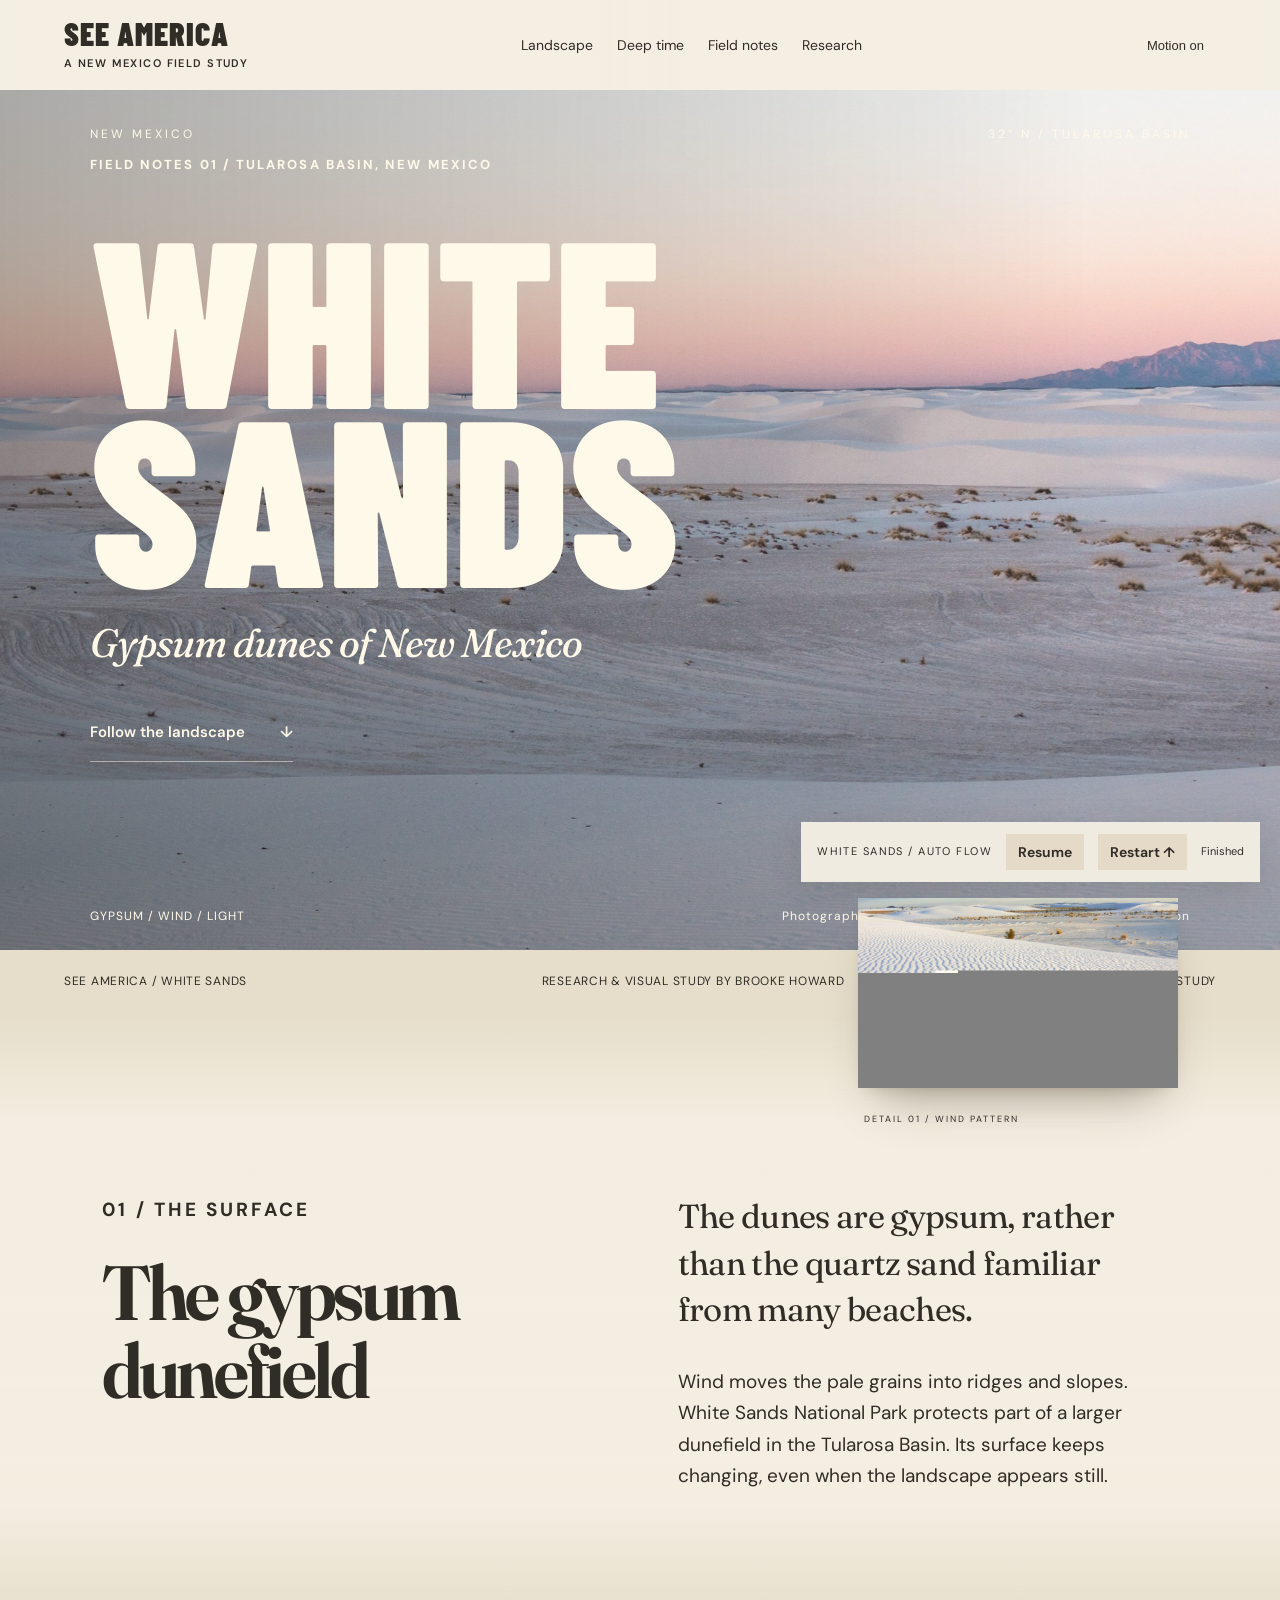
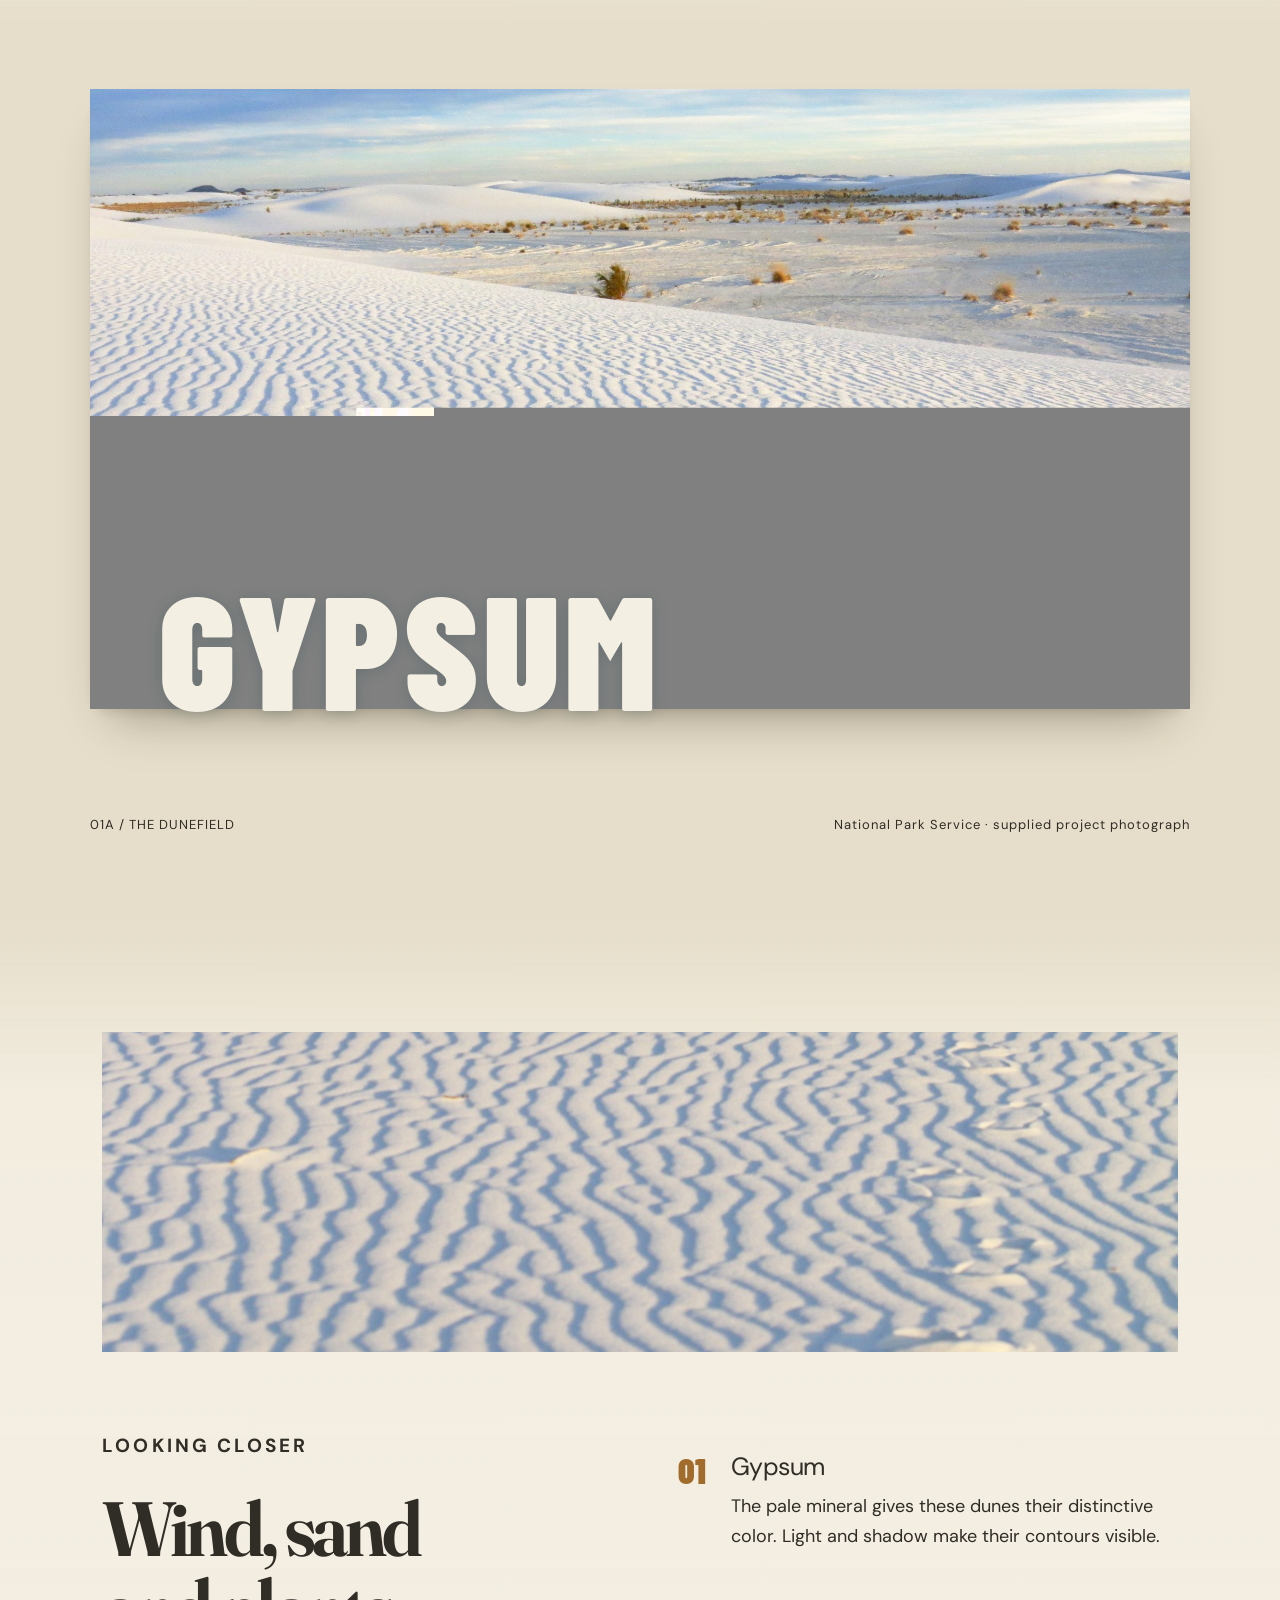
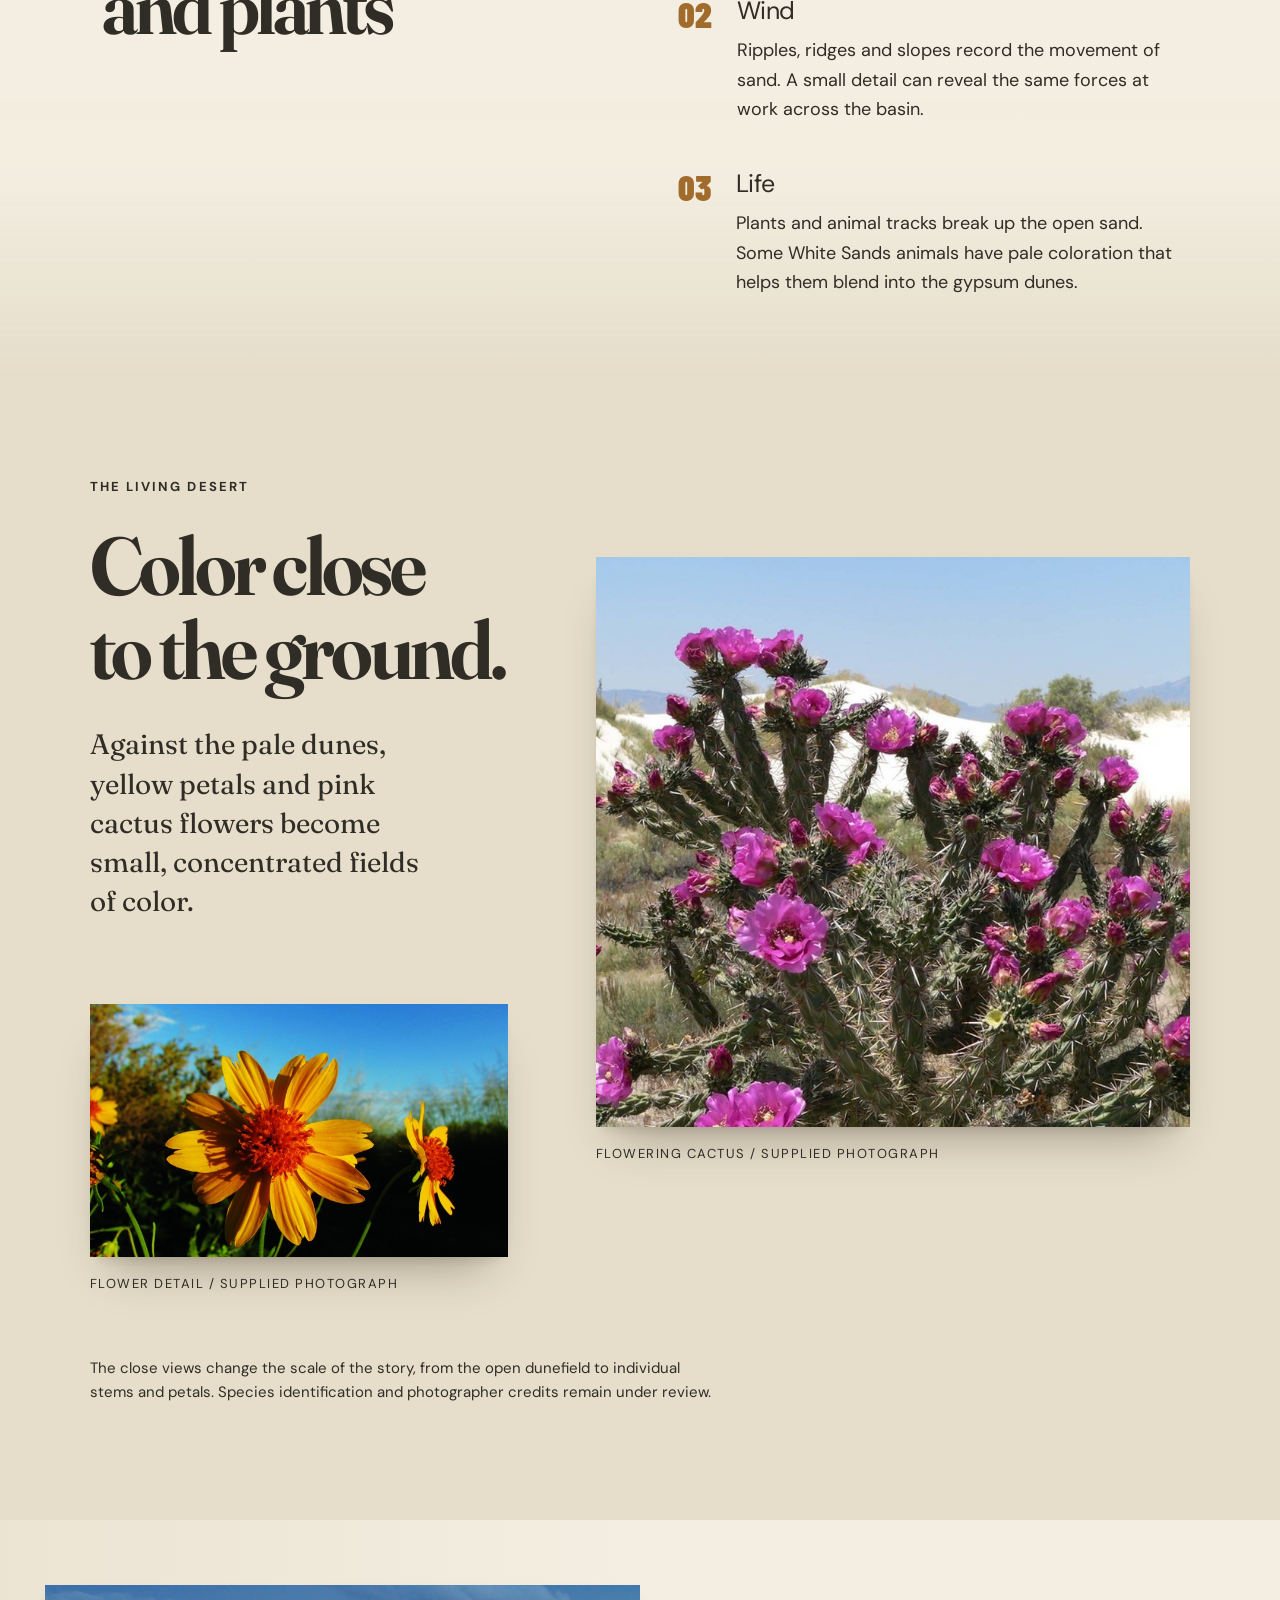
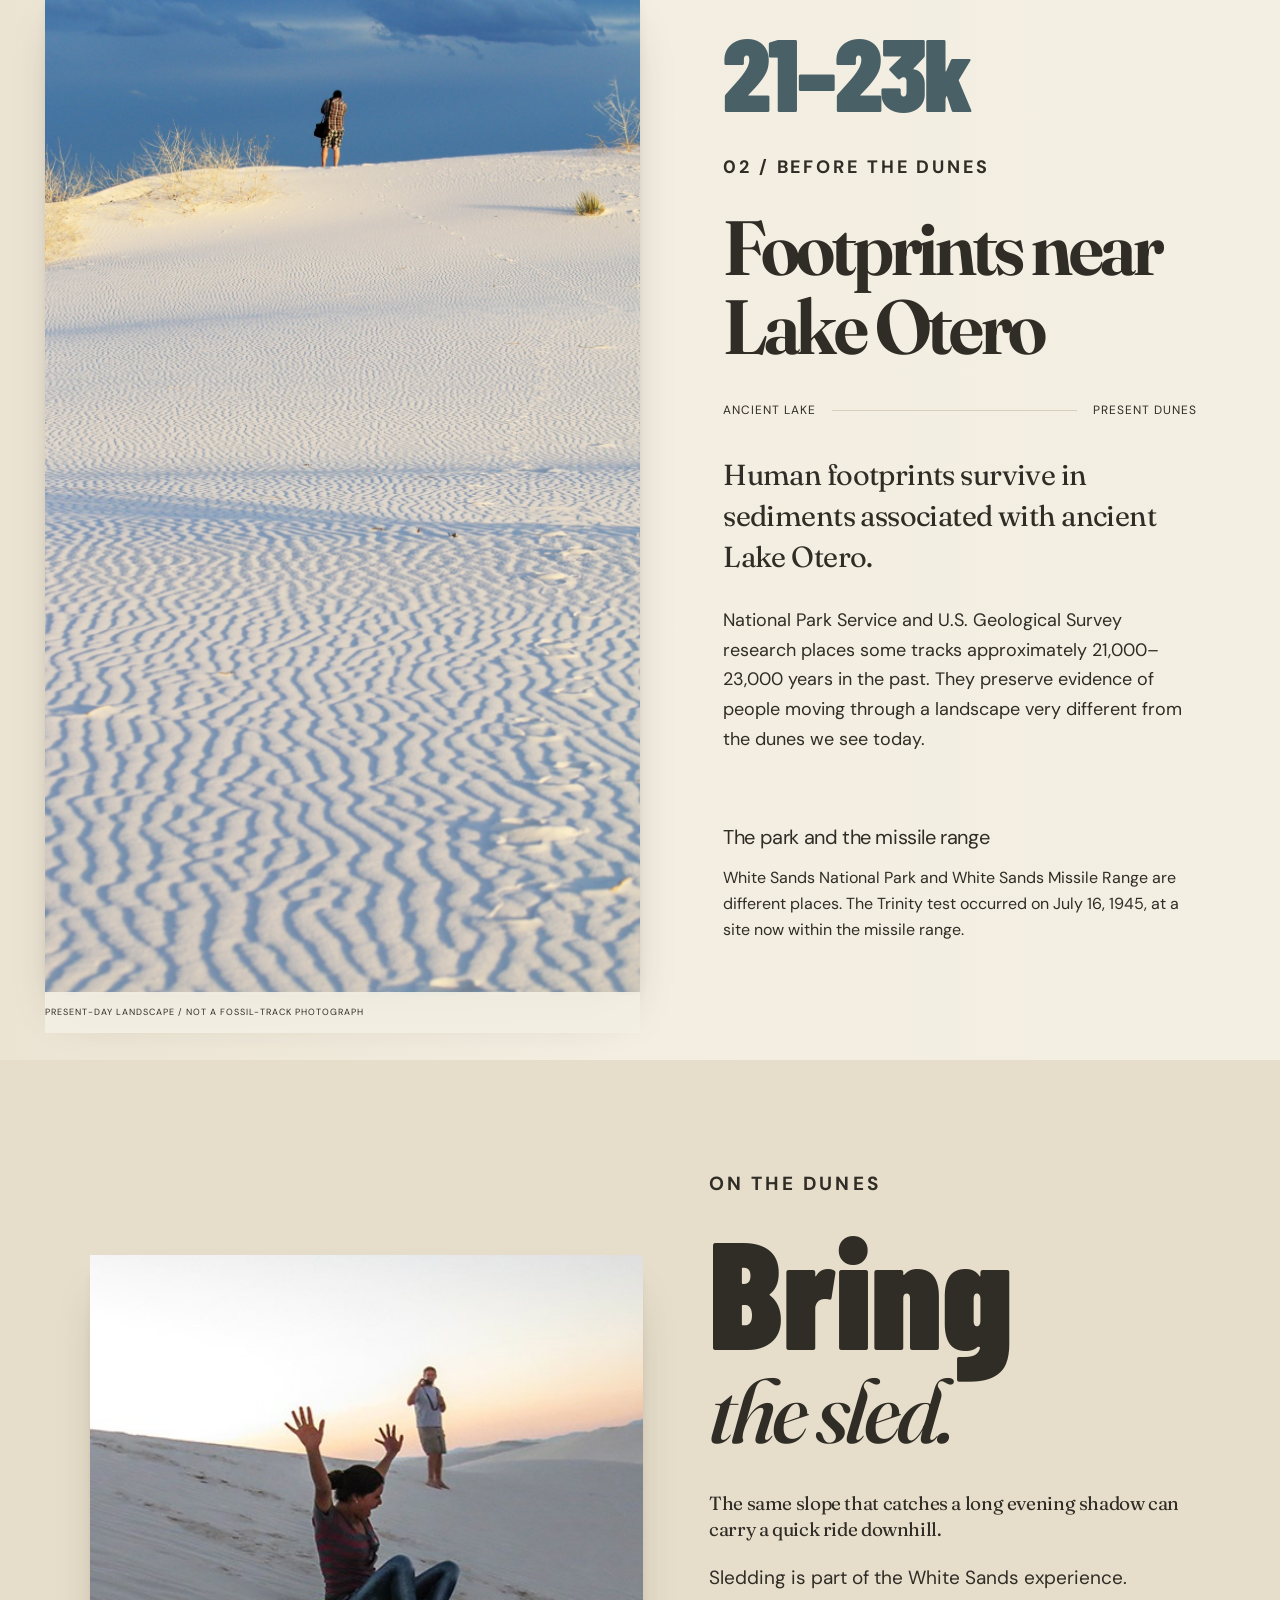
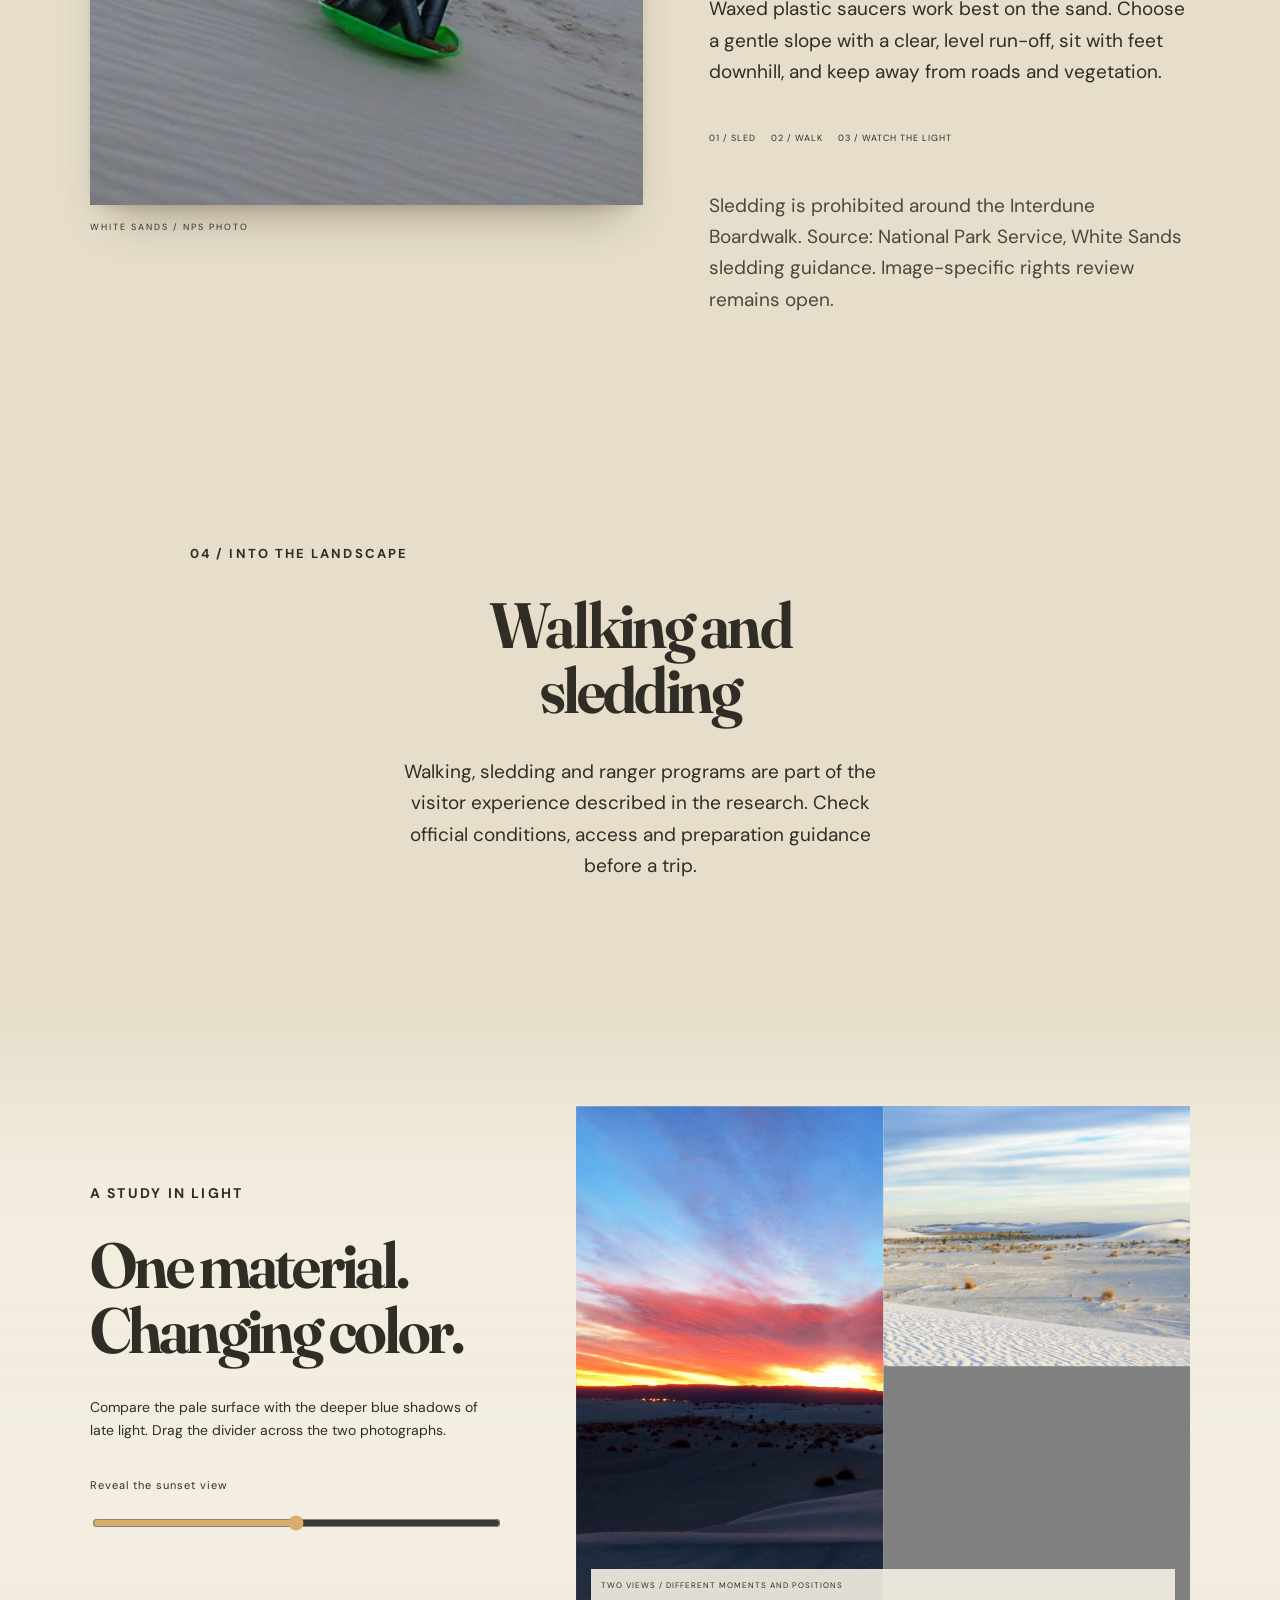
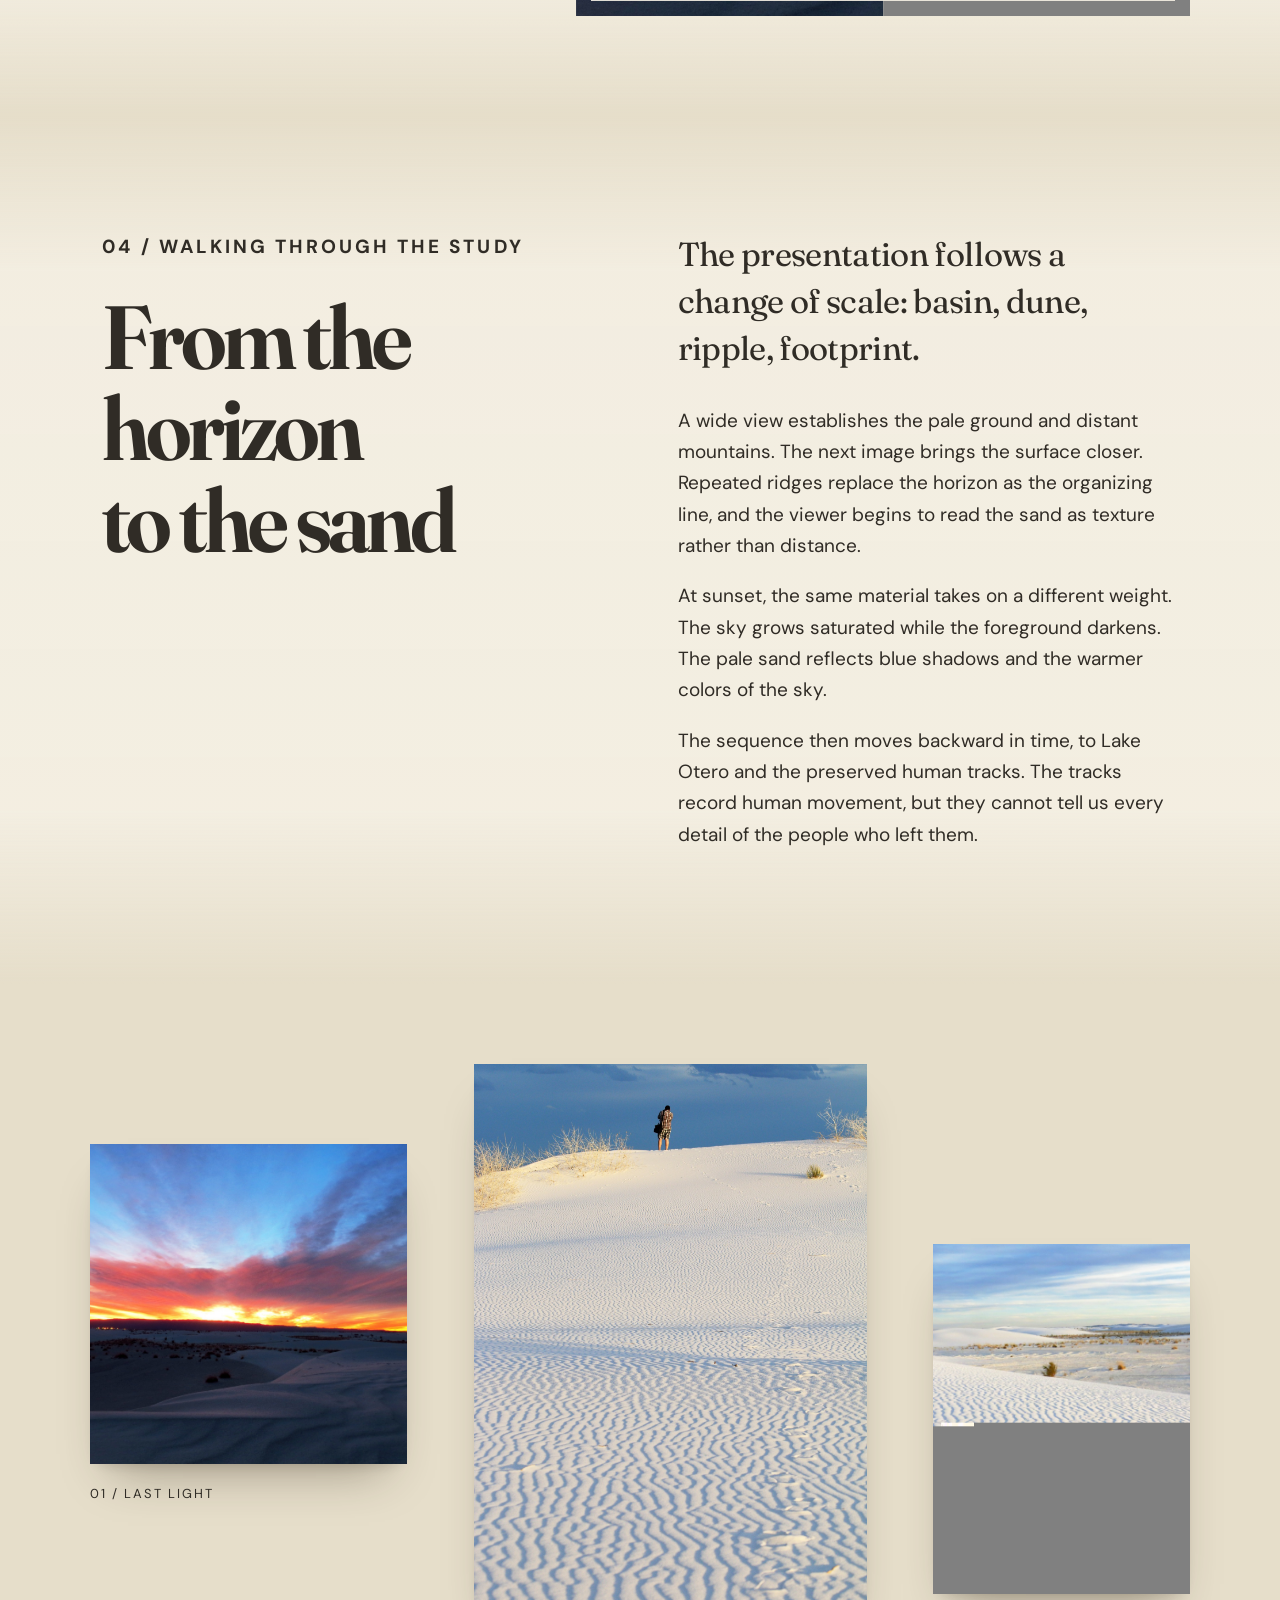
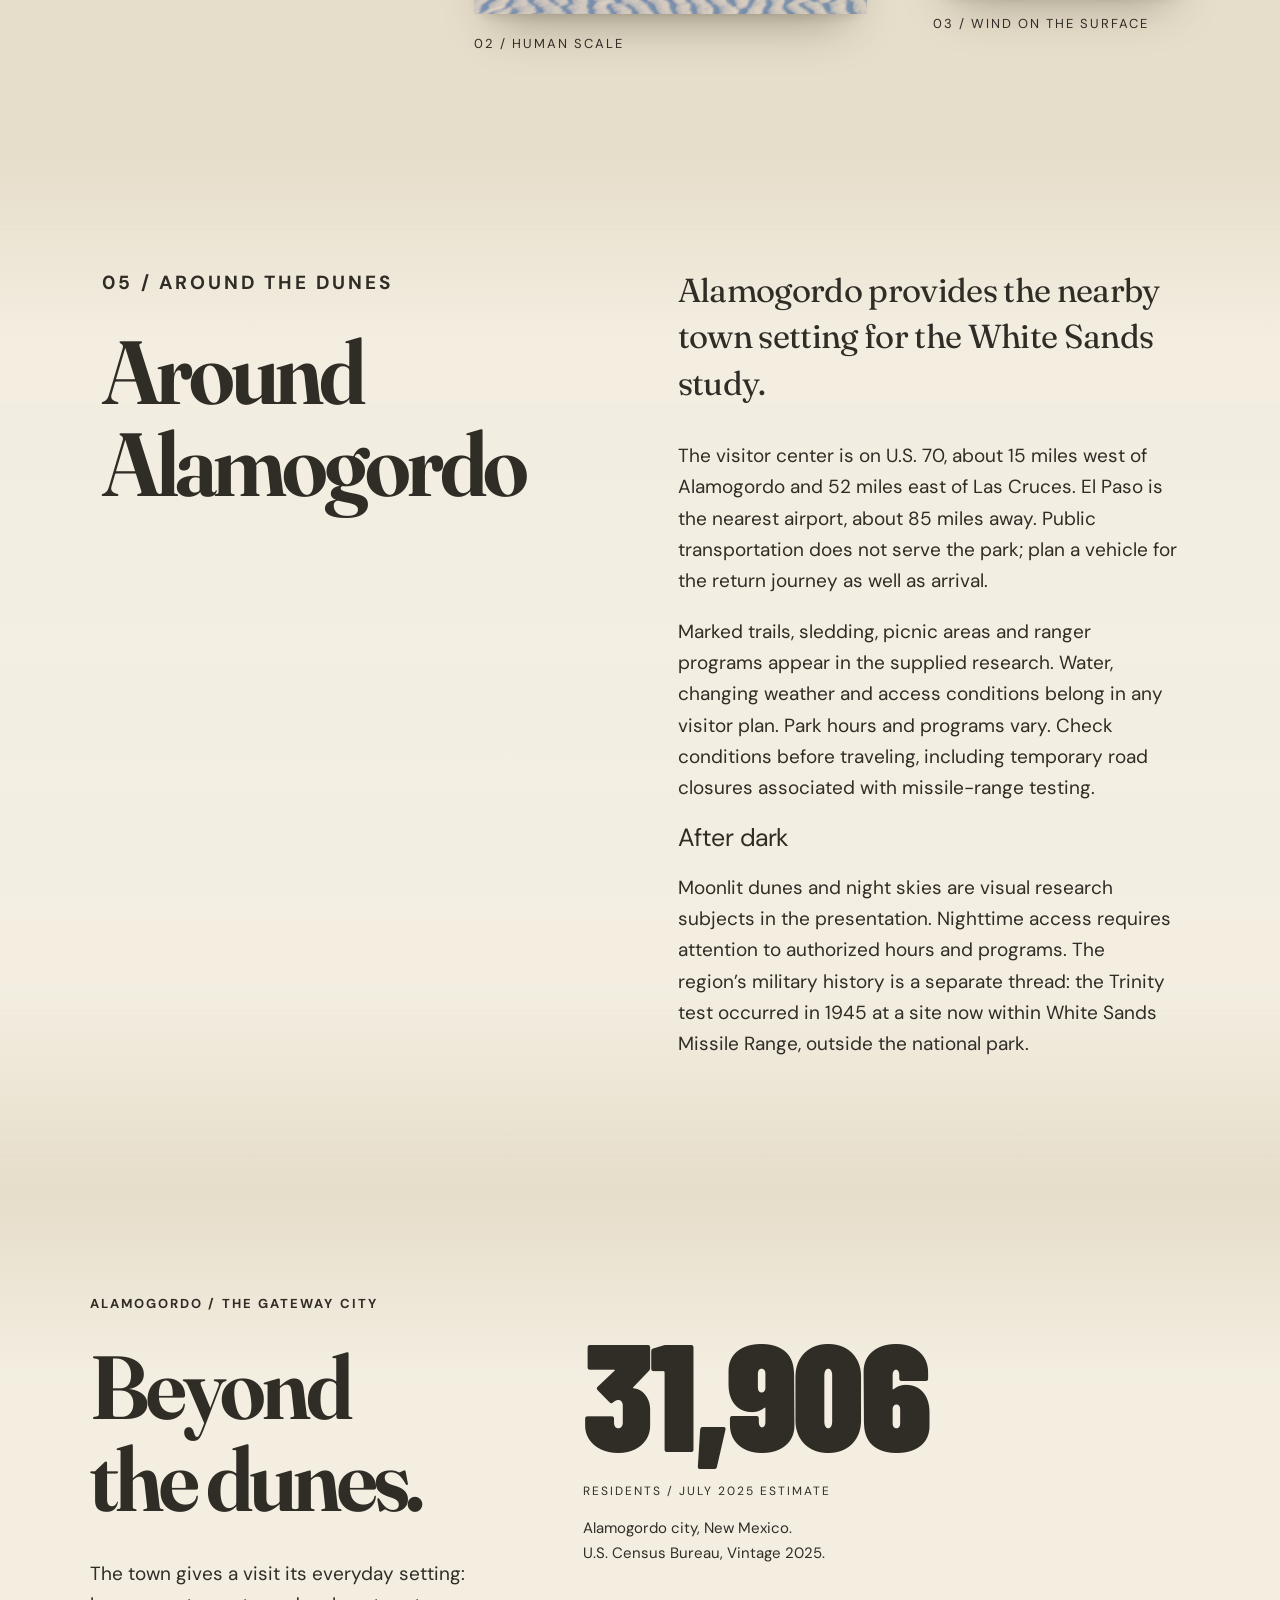
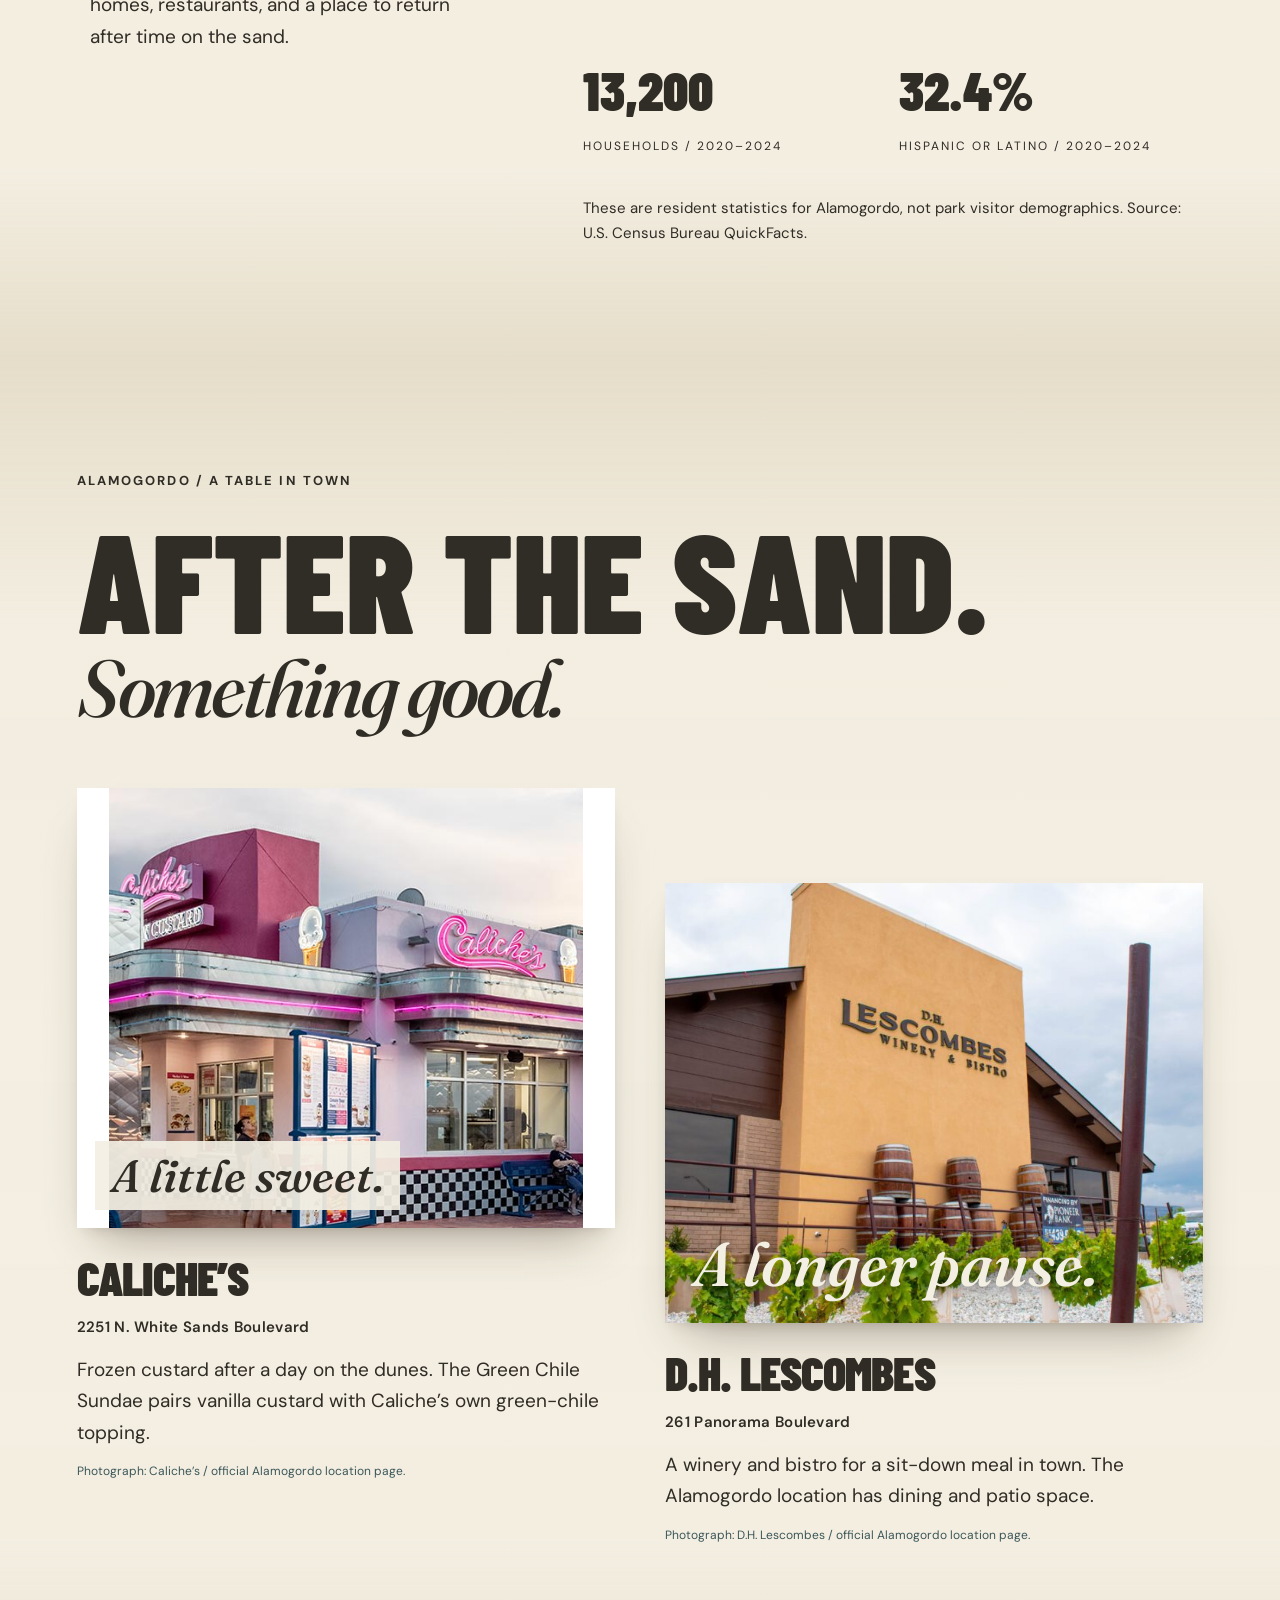
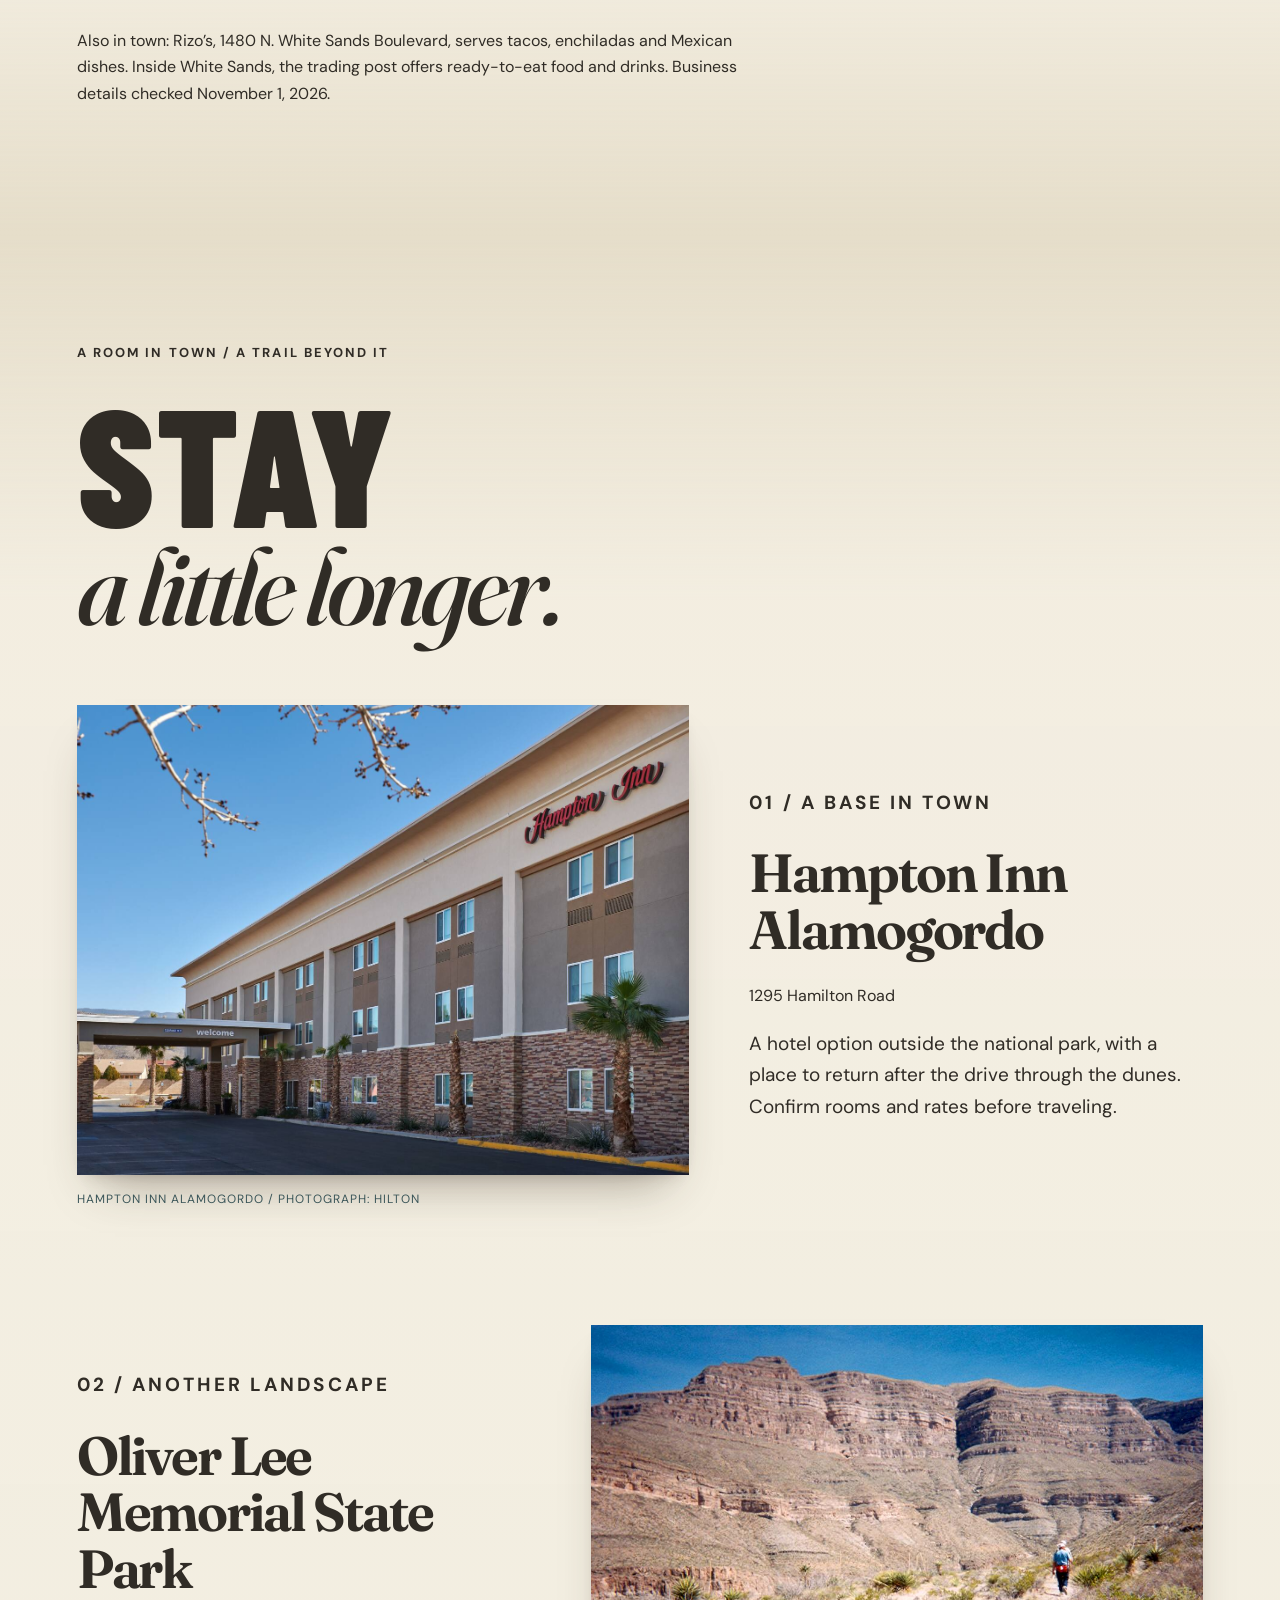
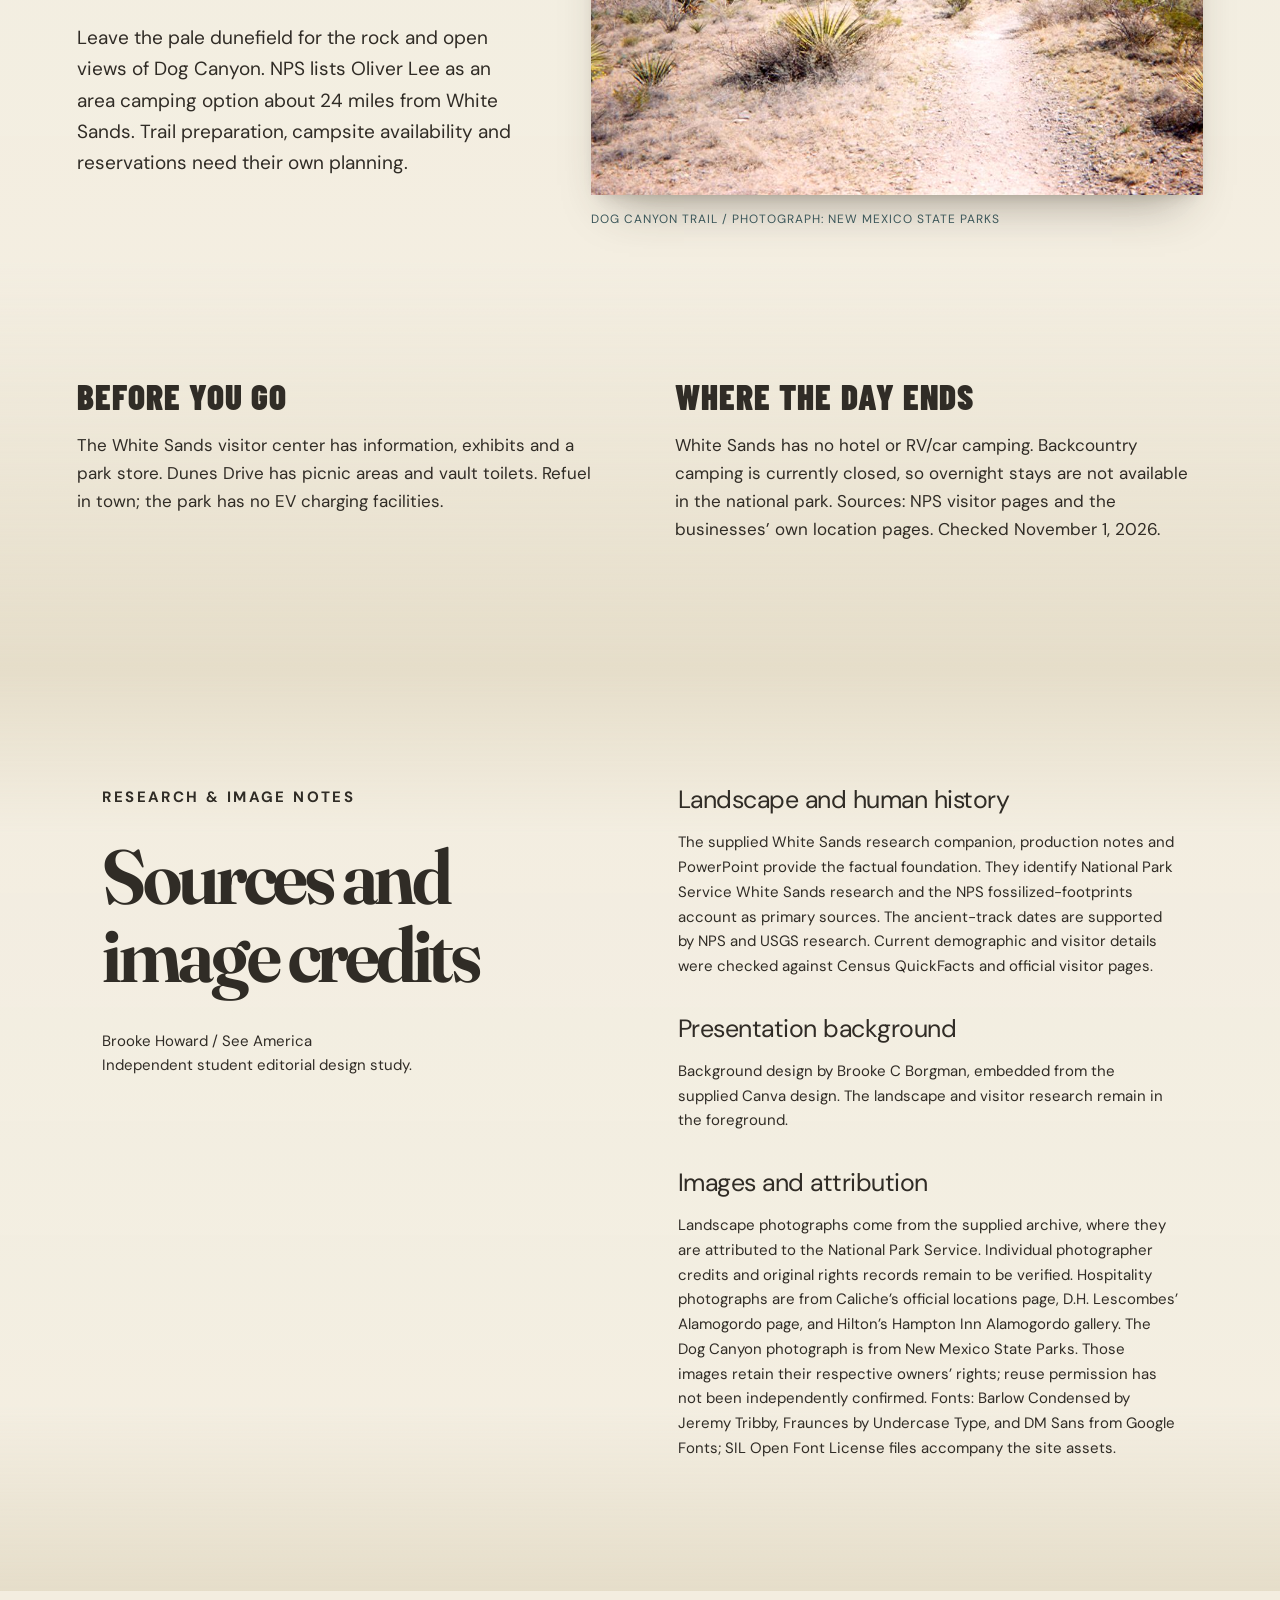
==== commit 925980dc: "Load mobile layout fixes and vary observation image" ====
--- a/index.html
+++ b/index.html
@@ -1,13 +1,13 @@
 <!DOCTYPE html>
 
 <!-- dist/index.html: Present Brooke’s landscape research as an accessible illustrated field guide. -->
-<html lang="en"><head><meta charset="utf-8"/><meta content="width=device-width,initial-scale=1" name="viewport"/><meta content="#103b42" name="theme-color"/><meta content="An illustrated White Sands field guide by Brooke Howard." name="description"/><title>White Sands · See America</title><link href="style.css" rel="stylesheet"/><link href="presentation.css" rel="stylesheet"/><link href="type-premium.css" rel="stylesheet"/><link href="background.css?v=floating-3" rel="stylesheet"/><link rel="preload" as="font" type="font/ttf" href="assets/fonts/BarlowCondensed-Black.ttf" crossorigin/><link rel="preload" as="font" type="font/ttf" href="assets/fonts/DMSans.ttf" crossorigin/></head><body><div class="document-background" aria-hidden="true"><iframe title="Background design by Brooke C Borgman" tabindex="-1" loading="eager" src="https://www.canva.com/design/DAHZtYIsOQk/EDOm0qeRmxmbJQiZcFXFeg/view?embed" allow="fullscreen" allowfullscreen></iframe><div class="background-wash"></div></div><div class="reading-progress" aria-hidden="true"></div>
+<html lang="en"><head><meta charset="utf-8"/><meta content="width=device-width,initial-scale=1" name="viewport"/><meta content="#103b42" name="theme-color"/><meta content="An illustrated White Sands field guide by Brooke Howard." name="description"/><title>White Sands · See America</title><link href="style.css" rel="stylesheet"/><link href="presentation.css" rel="stylesheet"/><link href="type-premium.css" rel="stylesheet"/><link href="background.css?v=floating-3" rel="stylesheet"/><link href="mobile-fixes.css?v=1" rel="stylesheet"/><link rel="preload" as="font" type="font/ttf" href="assets/fonts/BarlowCondensed-Black.ttf" crossorigin/><link rel="preload" as="font" type="font/ttf" href="assets/fonts/DMSans.ttf" crossorigin/></head><body><div class="document-background" aria-hidden="true"><iframe title="Background design by Brooke C Borgman" tabindex="-1" loading="eager" src="https://www.canva.com/design/DAHZtYIsOQk/EDOm0qeRmxmbJQiZcFXFeg/view?embed" allow="fullscreen" allowfullscreen></iframe><div class="background-wash"></div></div><div class="reading-progress" aria-hidden="true"></div>
 <a class="skip" href="#landscape">Skip to research</a><header><a class="brand" href="#">SEE AMERICA<span>A NEW MEXICO FIELD STUDY</span></a><nav aria-label="Main navigation"><a href="#landscape">Landscape</a><a href="#history">Deep time</a><a href="#field-notes">Field notes</a><a href="#colophon">Research</a></nav><button id="motion-toggle" class="motion-toggle" aria-pressed="true">Motion on</button></header>
 <main><section aria-labelledby="title" class="hero"><img alt="Pale gypsum dunes beneath a pastel New Mexico sky" src="assets/nps-1.jpeg"/><div class="hero-topline"><span>NEW MEXICO</span><span>32° N / TULAROSA BASIN</span></div><div class="hero-copy"><p class="eyebrow">FIELD NOTES 01 / TULAROSA BASIN, NEW MEXICO</p><h1 id="title">WHITE<br/>SANDS<span>Gypsum dunes of New Mexico</span></h1><a class="button" href="#landscape">Follow the landscape <span>↓</span></a> </div><div class="hero-foot"><span>GYPSUM / WIND / LIGHT</span><span>Photography supplied in the project archive · NPS attribution</span></div></section>
 <div class="edition"><span>SEE AMERICA / WHITE SANDS</span><span>RESEARCH &amp; VISUAL STUDY BY BROOKE HOWARD</span><span>FIELD STUDY</span></div>
 <section class="intro section depth-intro" id="landscape"><div><p class="eyebrow">01 / THE SURFACE</p><h2>The gypsum<br/>dunefield</h2></div><div class="body"><div class="detail-crop"><img src="assets/nps-2.jpeg" alt="Close view of repeated wind-made dune ripples"><span>DETAIL 01 / WIND PATTERN</span></div><p class="lead">The dunes are gypsum, rather than the quartz sand familiar from many beaches.</p><p>Wind moves the pale grains into ridges and slopes. White Sands National Park protects part of a larger dunefield in the Tularosa Basin. Its surface keeps changing, even when the landscape appears still.</p></div></section>
 <figure class="wide"><img alt="White Sands dune landscape from the supplied research archive" loading="lazy" src="assets/nps-2.jpeg"/><span class="image-word" aria-hidden="true">GYPSUM</span><figcaption><span>01A / THE DUNEFIELD</span><span>National Park Service · supplied project photograph</span></figcaption></figure>
-<section class="section observations photo-observations"><img loading="lazy" class="observation-photo" src="assets/nps-2.jpeg" alt="Wind-shaped gypsum ripple detail"><div><p class="eyebrow">LOOKING CLOSER</p><h2>Wind, sand<br/>and plants</h2></div><div class="notes"><article><span>01</span><div><h3>Gypsum</h3><p>The pale mineral gives these dunes their distinctive color. Light and shadow make their contours visible.</p></div></article><article><span>02</span><div><h3>Wind</h3><p>Ripples, ridges and slopes record the movement of sand. A small detail can reveal the same forces at work across the basin.</p></div></article><article><span>03</span><div><h3>Life</h3><p>Plants and animal tracks break up the open sand. Some White Sands animals have pale coloration that helps them blend into the gypsum dunes.</p></div></article></div></section>
+<section class="section observations photo-observations"><img loading="lazy" class="observation-photo" src="assets/nps-4.jpeg" alt="Wind-shaped gypsum ripple detail"><div><p class="eyebrow">LOOKING CLOSER</p><h2>Wind, sand<br/>and plants</h2></div><div class="notes"><article><span>01</span><div><h3>Gypsum</h3><p>The pale mineral gives these dunes their distinctive color. Light and shadow make their contours visible.</p></div></article><article><span>02</span><div><h3>Wind</h3><p>Ripples, ridges and slopes record the movement of sand. A small detail can reveal the same forces at work across the basin.</p></div></article><article><span>03</span><div><h3>Life</h3><p>Plants and animal tracks break up the open sand. Some White Sands animals have pale coloration that helps them blend into the gypsum dunes.</p></div></article></div></section>
 <section class="flora-spread" id="desert-plants"><div class="flora-title"><p class="eyebrow">THE LIVING DESERT</p><h2>Color close<br>to the ground.</h2><p>Against the pale dunes, yellow petals and pink cactus flowers become small, concentrated fields of color.</p></div><figure class="flora-cactus"><img loading="lazy" src="assets/flowering-cactus.jpg" alt="Cactus with vivid pink flowers, pale dunes and distant mountains"><figcaption>FLOWERING CACTUS / SUPPLIED PHOTOGRAPH</figcaption></figure><figure class="flora-flower"><img loading="lazy" src="assets/flowers.jpg" alt="Yellow flowers with orange centers beneath a blue sky"><figcaption>FLOWER DETAIL / SUPPLIED PHOTOGRAPH</figcaption></figure><p class="flora-note">The close views change the scale of the story, from the open dunefield to individual stems and petals. Species identification and photographer credits remain under review.</p></section><section class="history" id="history"><div class="history-background" aria-hidden="true"><iframe title="History background by Brooke C Borgman" tabindex="-1" loading="lazy" src="https://www.canva.com/design/DAHZtYIsOQk/EDOm0qeRmxmbJQiZcFXFeg/view?embed" allow="autoplay; fullscreen" allowfullscreen></iframe></div><div class="history-image"><img alt="Present-day White Sands landscape" loading="lazy" src="assets/nps-4.jpeg"/><span>PRESENT-DAY LANDSCAPE / NOT A FOSSIL-TRACK PHOTOGRAPH</span></div><div class="history-copy"><span class="oversize-date" aria-hidden="true">21–23k</span><p class="eyebrow">02 / BEFORE THE DUNES</p><h2>Footprints near<br/>Lake Otero</h2><div class="time-rule"><span>ANCIENT LAKE</span><i></i><span>PRESENT DUNES</span></div><p class="lead">Human footprints survive in sediments associated with ancient Lake Otero.</p><p>National Park Service and U.S. Geological Survey research places some tracks approximately 21,000–23,000 years in the past. They preserve evidence of people moving through a landscape very different from the dunes we see today.</p><div class="distinction"><h3>The park and the missile range</h3><p>White Sands National Park and White Sands Missile Range are different places. The Trinity test occurred on July 16, 1945, at a site now within the missile range.</p></div></div></section>
 
 <section class="play-section" id="experience"><div class="play-photo"><img loading="lazy" src="assets/sledding.jpg" alt="Visitor sledding down a White Sands gypsum dune"><span class="photo-note">WHITE SANDS / NPS PHOTO</span></div><div class="play-copy"><p class="eyebrow">ON THE DUNES</p><h2>Bring<br><em>the sled.</em></h2><p class="lead">The same slope that catches a long evening shadow can carry a quick ride downhill.</p><p>Sledding is part of the White Sands experience. Waxed plastic saucers work best on the sand. Choose a gentle slope with a clear, level run-off, sit with feet downhill, and keep away from roads and vegetation.</p><div class="activity-row"><span>01 / SLED</span><span>02 / WALK</span><span>03 / WATCH THE LIGHT</span></div><p class="small">Sledding is prohibited around the Interdune Boardwalk. Source: National Park Service, White Sands sledding guidance. Image-specific rights review remains open.</p></div></section><section class="visit"><p class="eyebrow">04 / INTO THE LANDSCAPE</p><h2>Walking and<br/>sledding</h2><p>Walking, sledding and ranger programs are part of the visitor experience described in the research. Check official conditions, access and preparation guidance before a trip.</p></section>
--- a/mobile-fixes.css
+++ b/mobile-fixes.css
@@ -0,0 +1,28 @@
+/* mobile-fixes.css: Preserve the editorial composition while keeping mobile reading and playback unobstructed. */
+html,body{max-width:100%;overflow-x:clip}
+main{min-width:0}
+main .wide{width:100%;margin:0;padding:clamp(24px,5vw,65px) 7%}
+.wide>img{display:block;width:100%;height:auto;aspect-ratio:16/9;object-fit:cover;background:#e8dfcc}
+.wide{position:relative}
+.wide .image-word{position:relative;display:block;width:max-content;max-width:100%;margin:-.45em 0 0 .02em;font-size:clamp(54px,13vw,160px);line-height:1;overflow-wrap:anywhere}
+.wide figcaption{display:flex;flex-wrap:wrap;gap:6px 22px;line-height:1.6}
+.wide figcaption span{display:block}
+.observation-photo{display:block;background:#e8dfcc}
+@media(max-width:760px){
+  .depth-intro{padding-top:65px;padding-bottom:55px}
+  .detail-crop{margin:18px 0 25px auto;width:min(78%,380px)}
+  .wide>img{aspect-ratio:1.4;max-height:350px}
+  .wide .image-word{font-size:clamp(52px,15vw,100px);margin-top:-.38em}
+  .wide figcaption{font-size:10px;letter-spacing:.035em}
+  .photo-observations{padding-top:35px}
+  .observation-photo{height:auto;aspect-ratio:1.65;object-fit:cover;margin-bottom:4px}
+  .section h2{overflow-wrap:break-word}
+  .flow-controls{left:0;right:0;bottom:0;width:100%;max-width:100%;border-radius:0;padding:10px max(12px,env(safe-area-inset-right)) calc(10px + env(safe-area-inset-bottom)) max(12px,env(safe-area-inset-left));gap:8px}
+  .flow-controls button{flex:0 0 auto;min-height:44px}
+  .flow-label{max-width:92px;line-height:1.3}
+  #flow-state{font-size:10px}
+  body{padding-bottom:calc(90px + env(safe-area-inset-bottom))}
+  main>section,main>figure{scroll-margin-bottom:calc(110px + env(safe-area-inset-bottom))}
+}
+@media(max-width:390px){.flow-label{font-size:8px;max-width:72px}.flow-controls{gap:4px}.flow-controls button{padding:8px}}
+@media print{body{padding-bottom:0}.wide .image-word{margin-top:-.35em}}
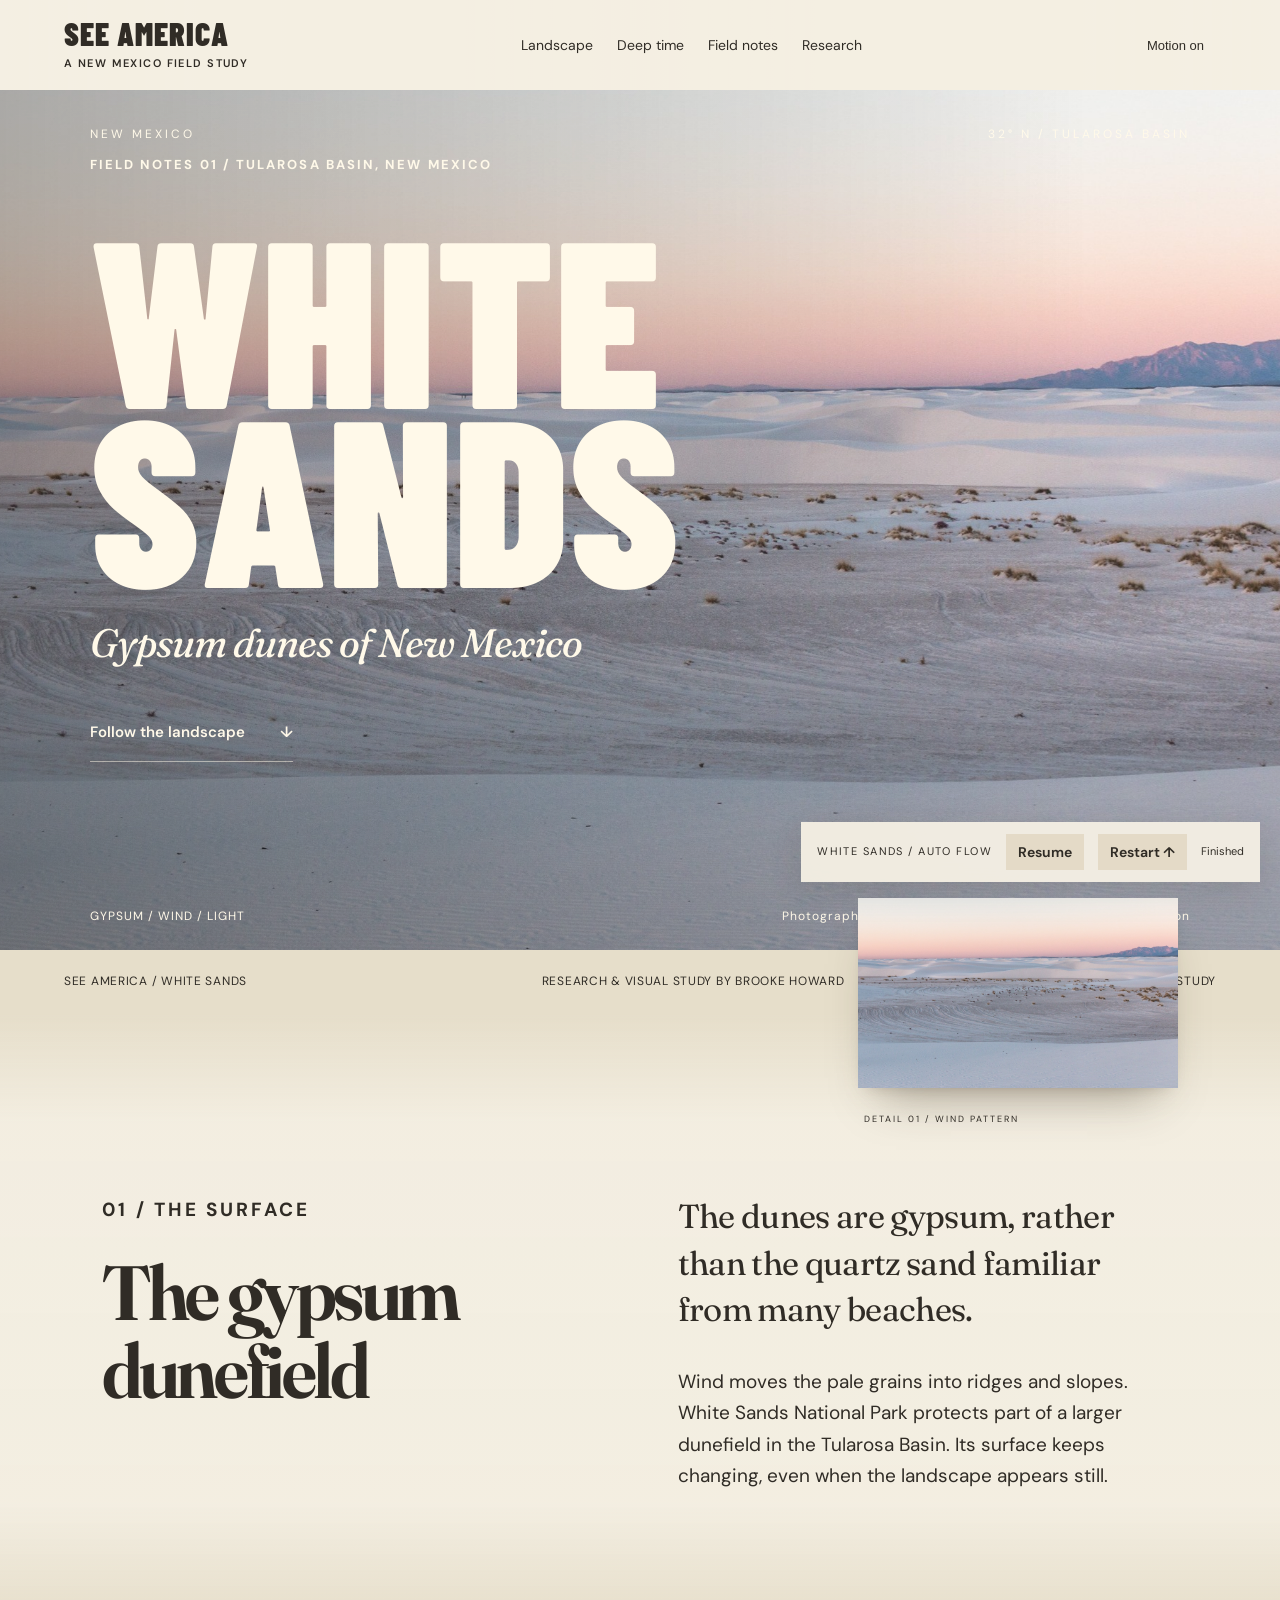
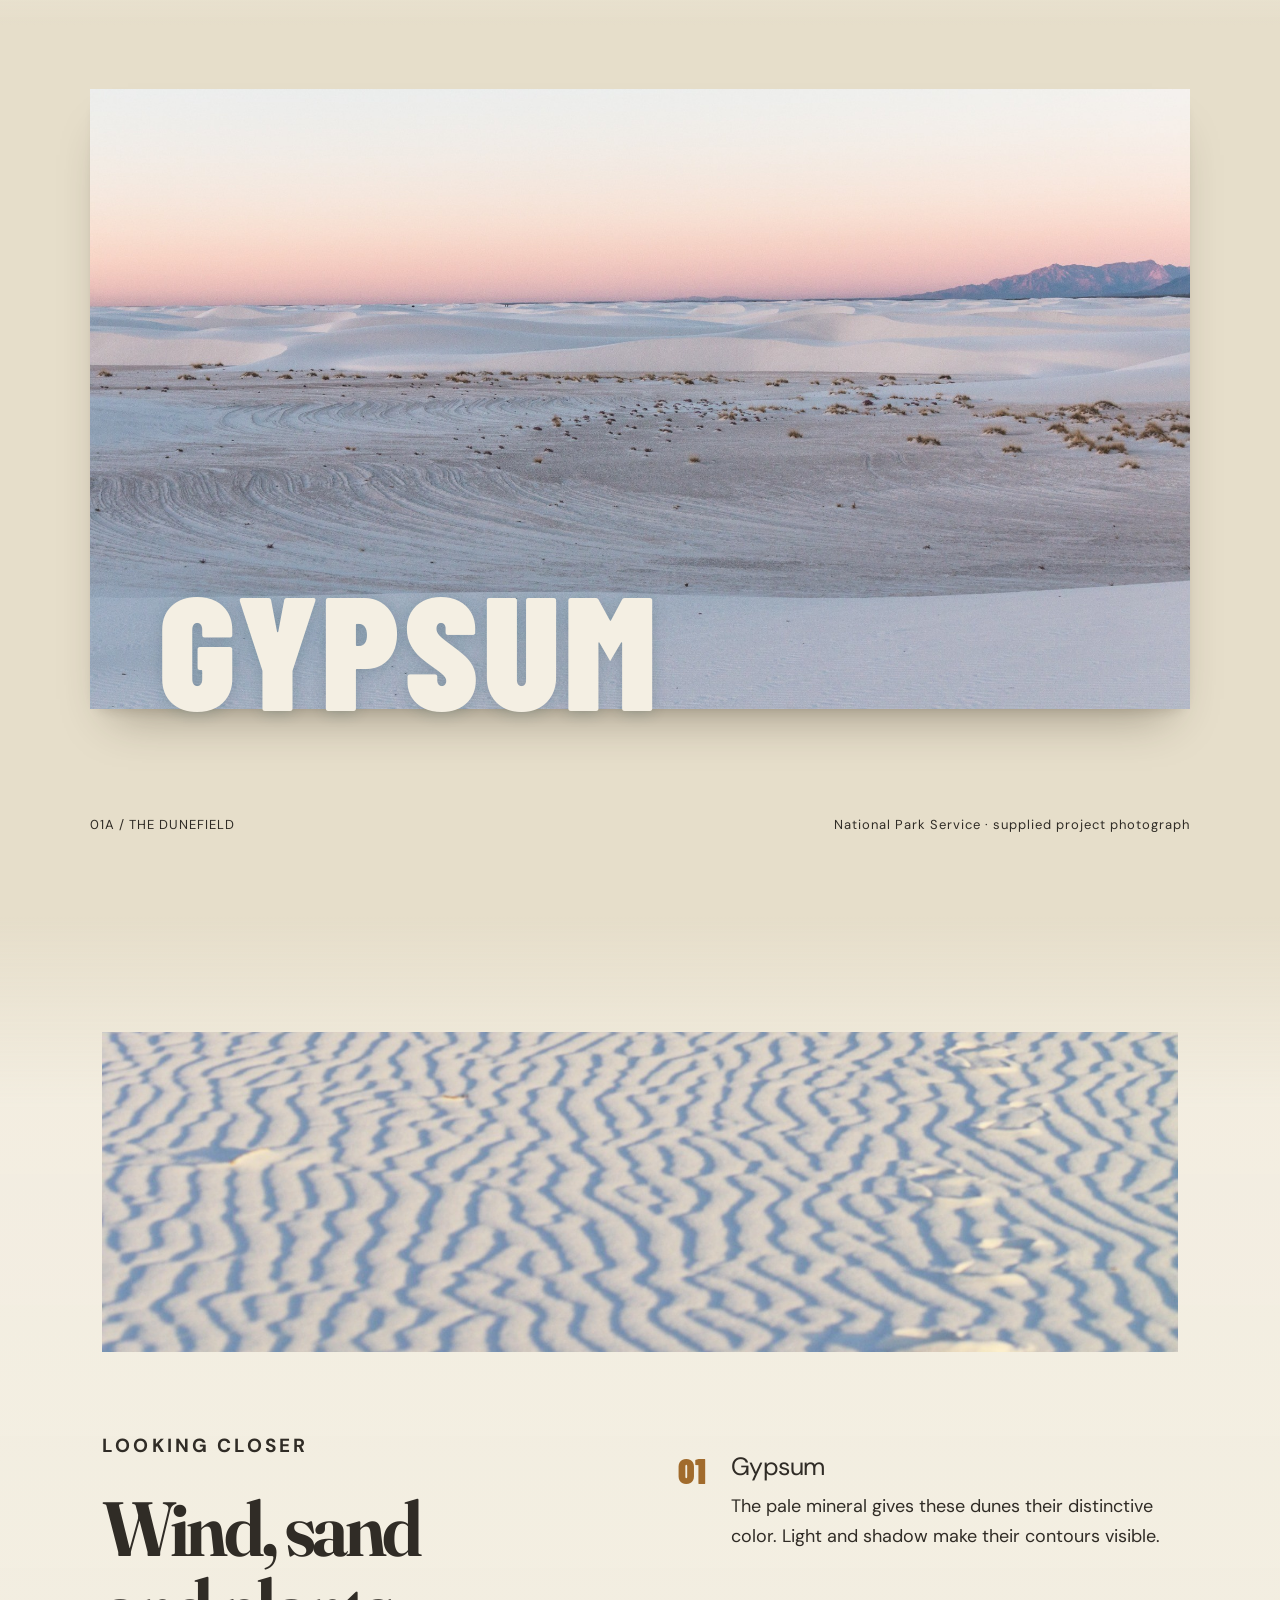
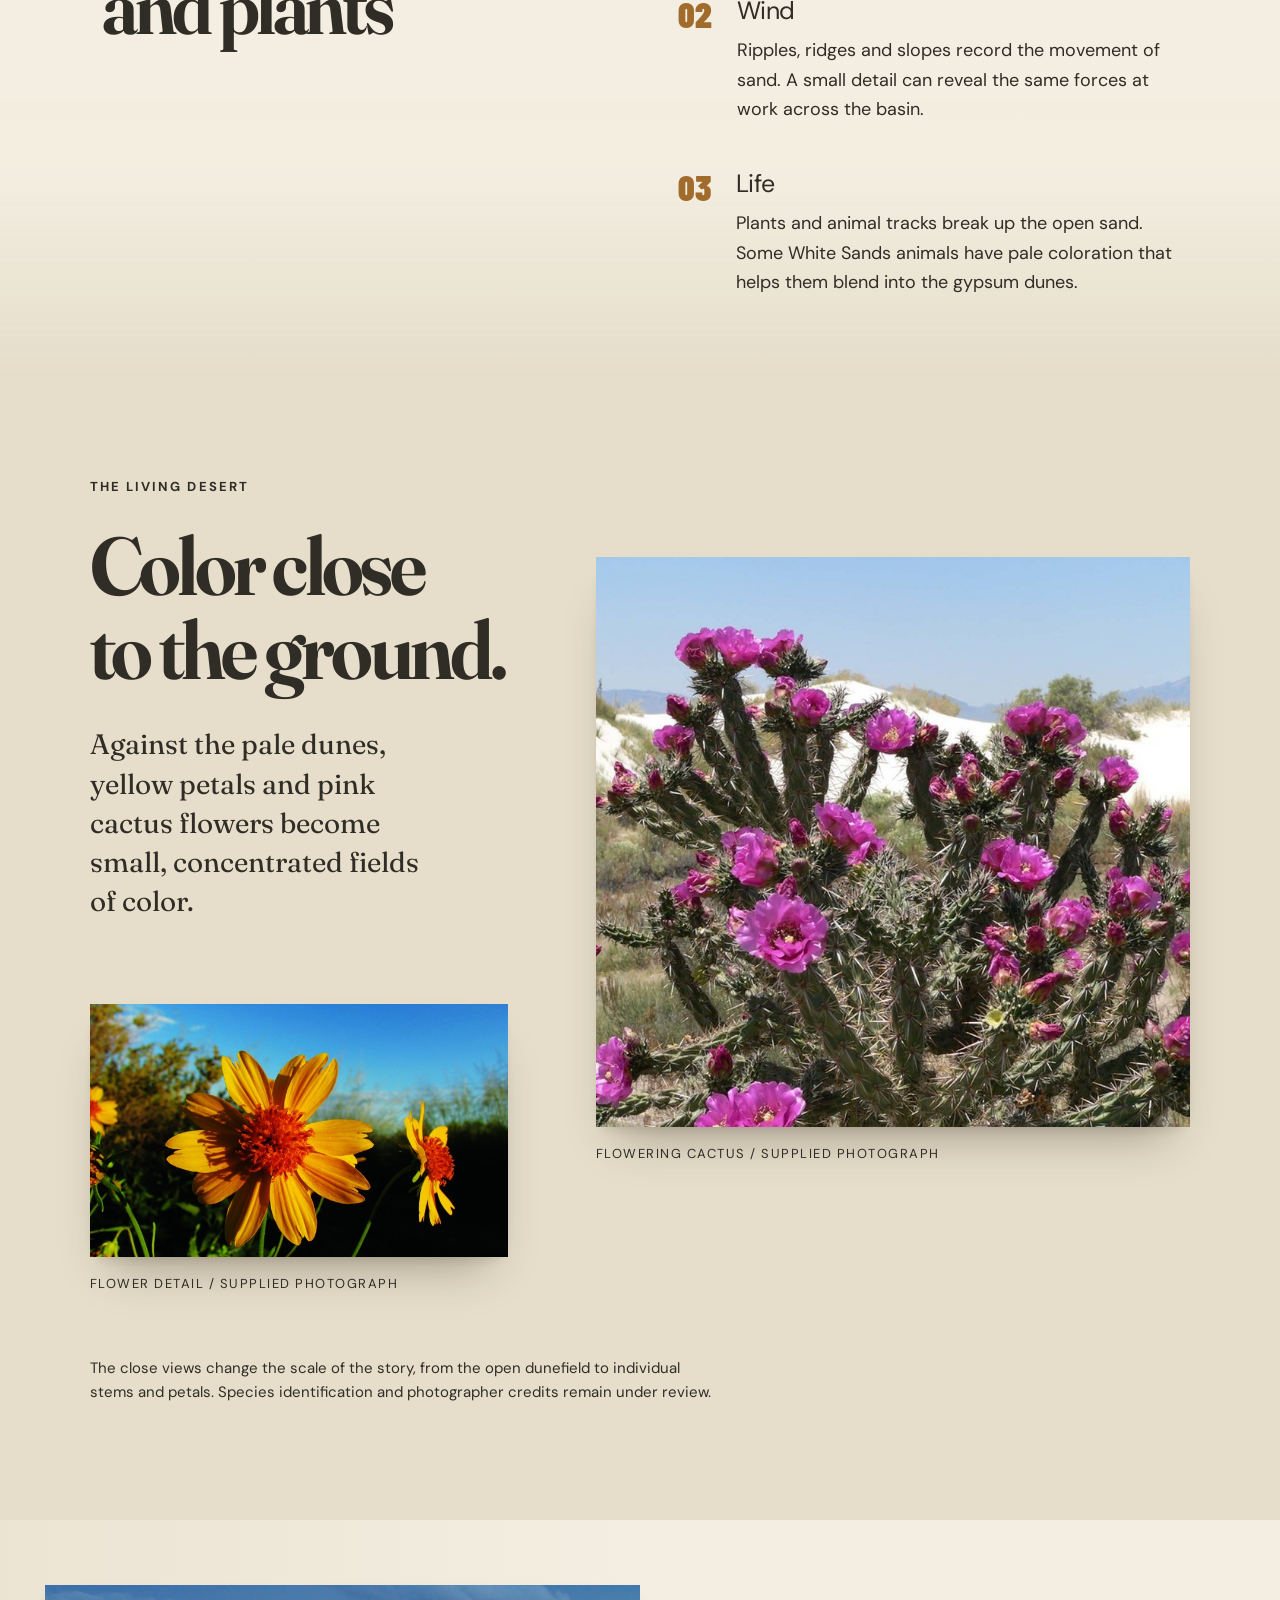
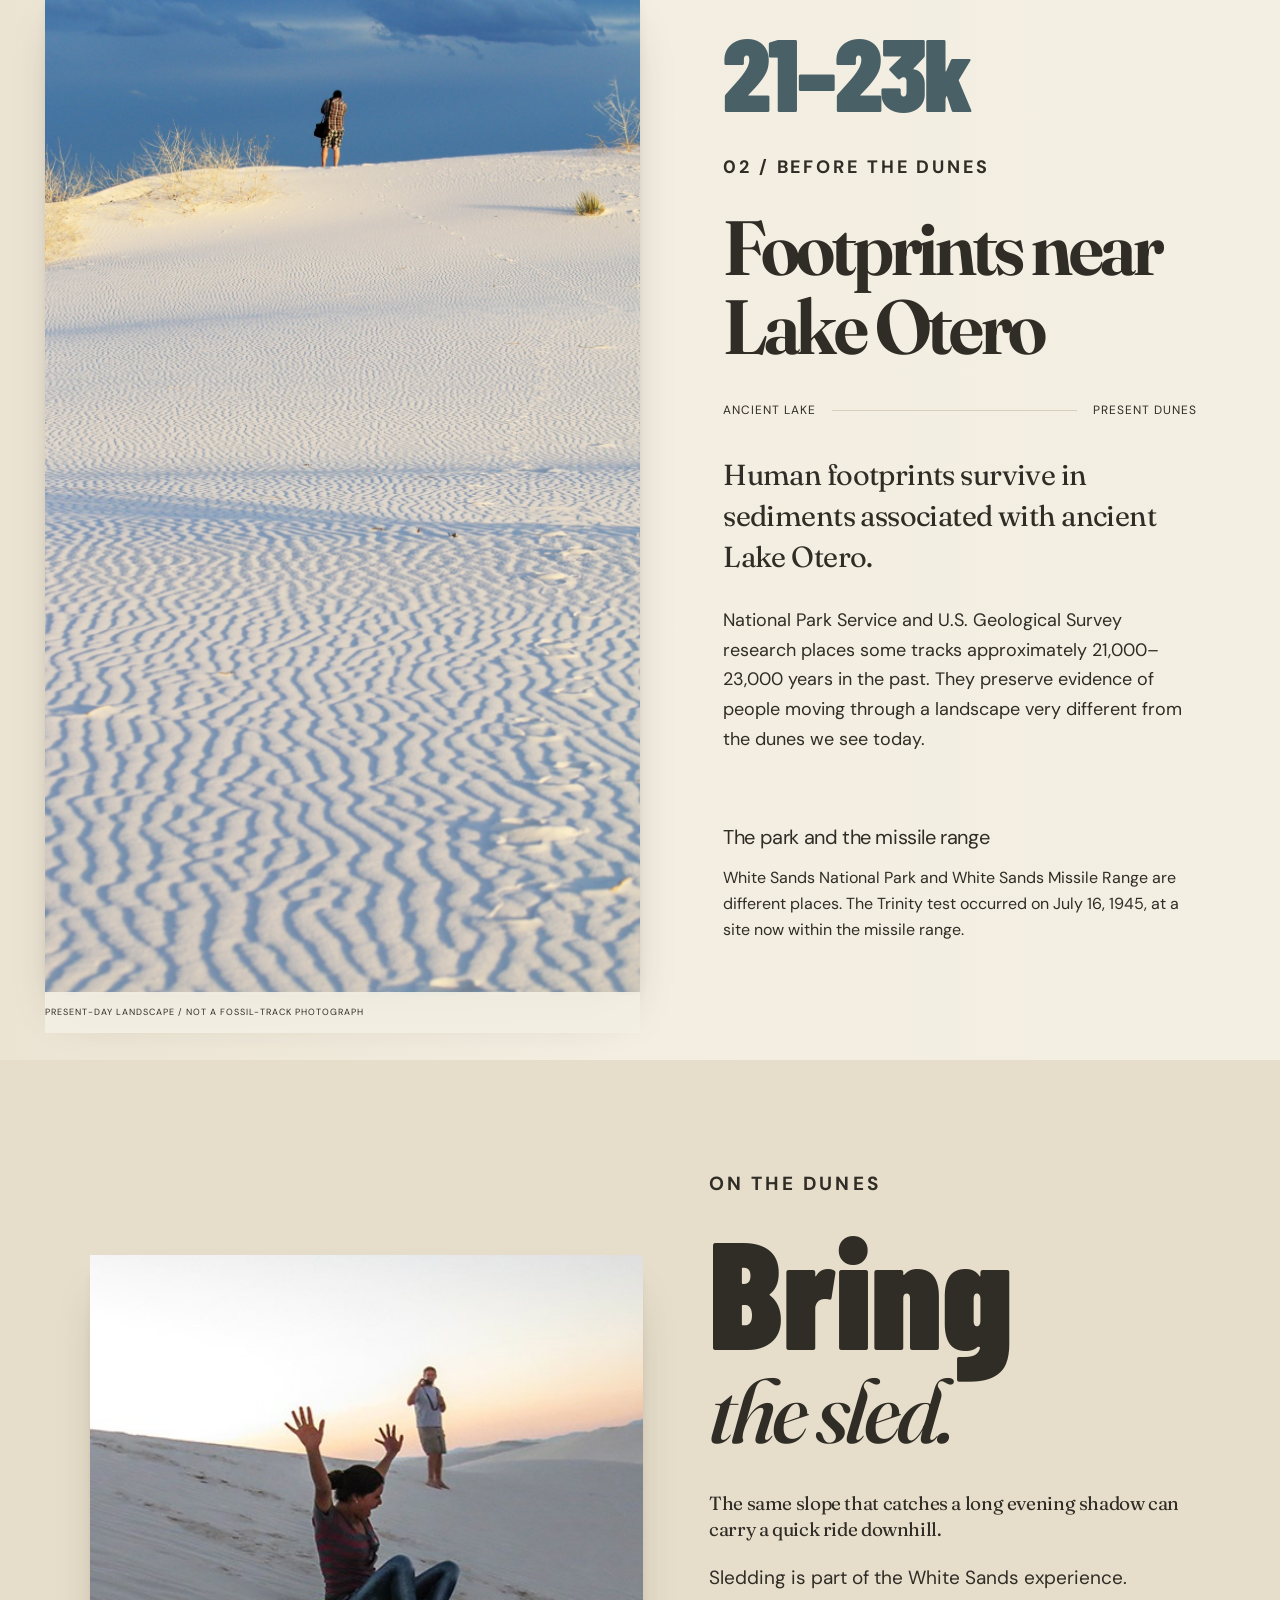
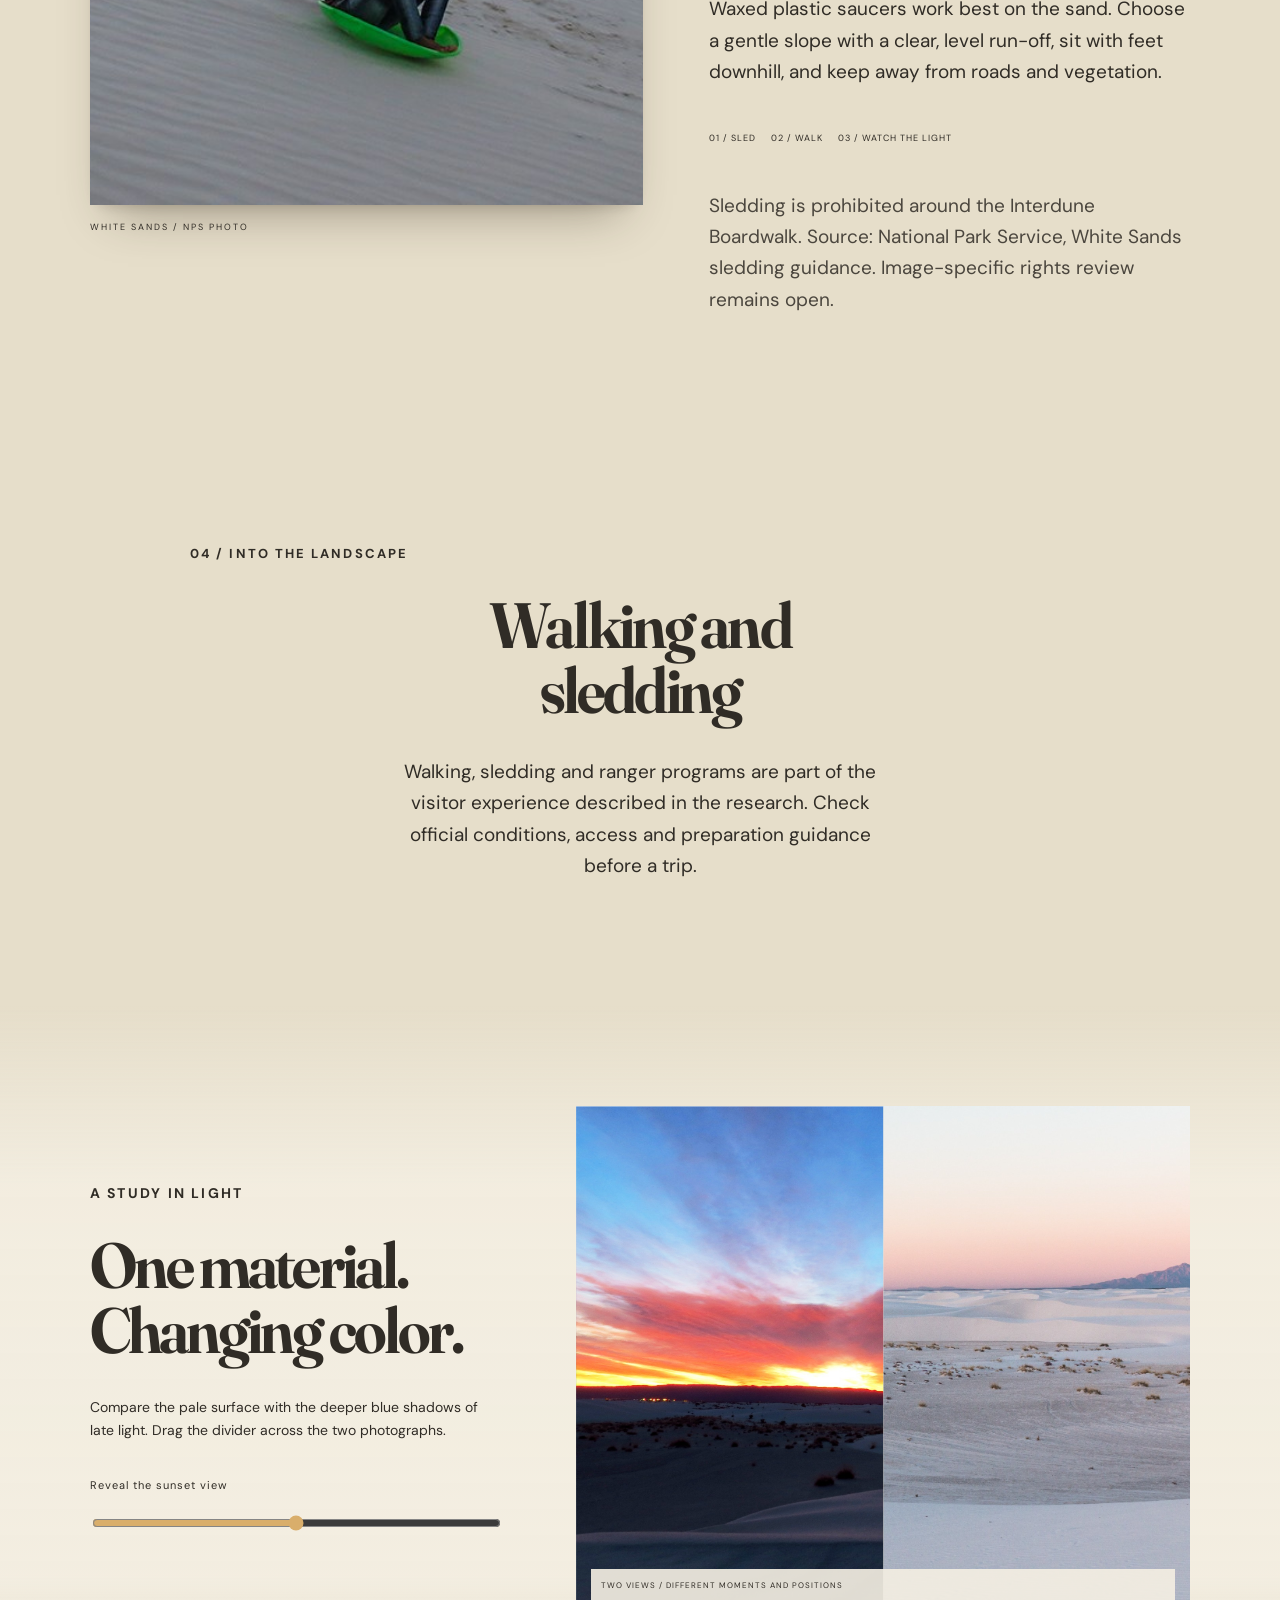
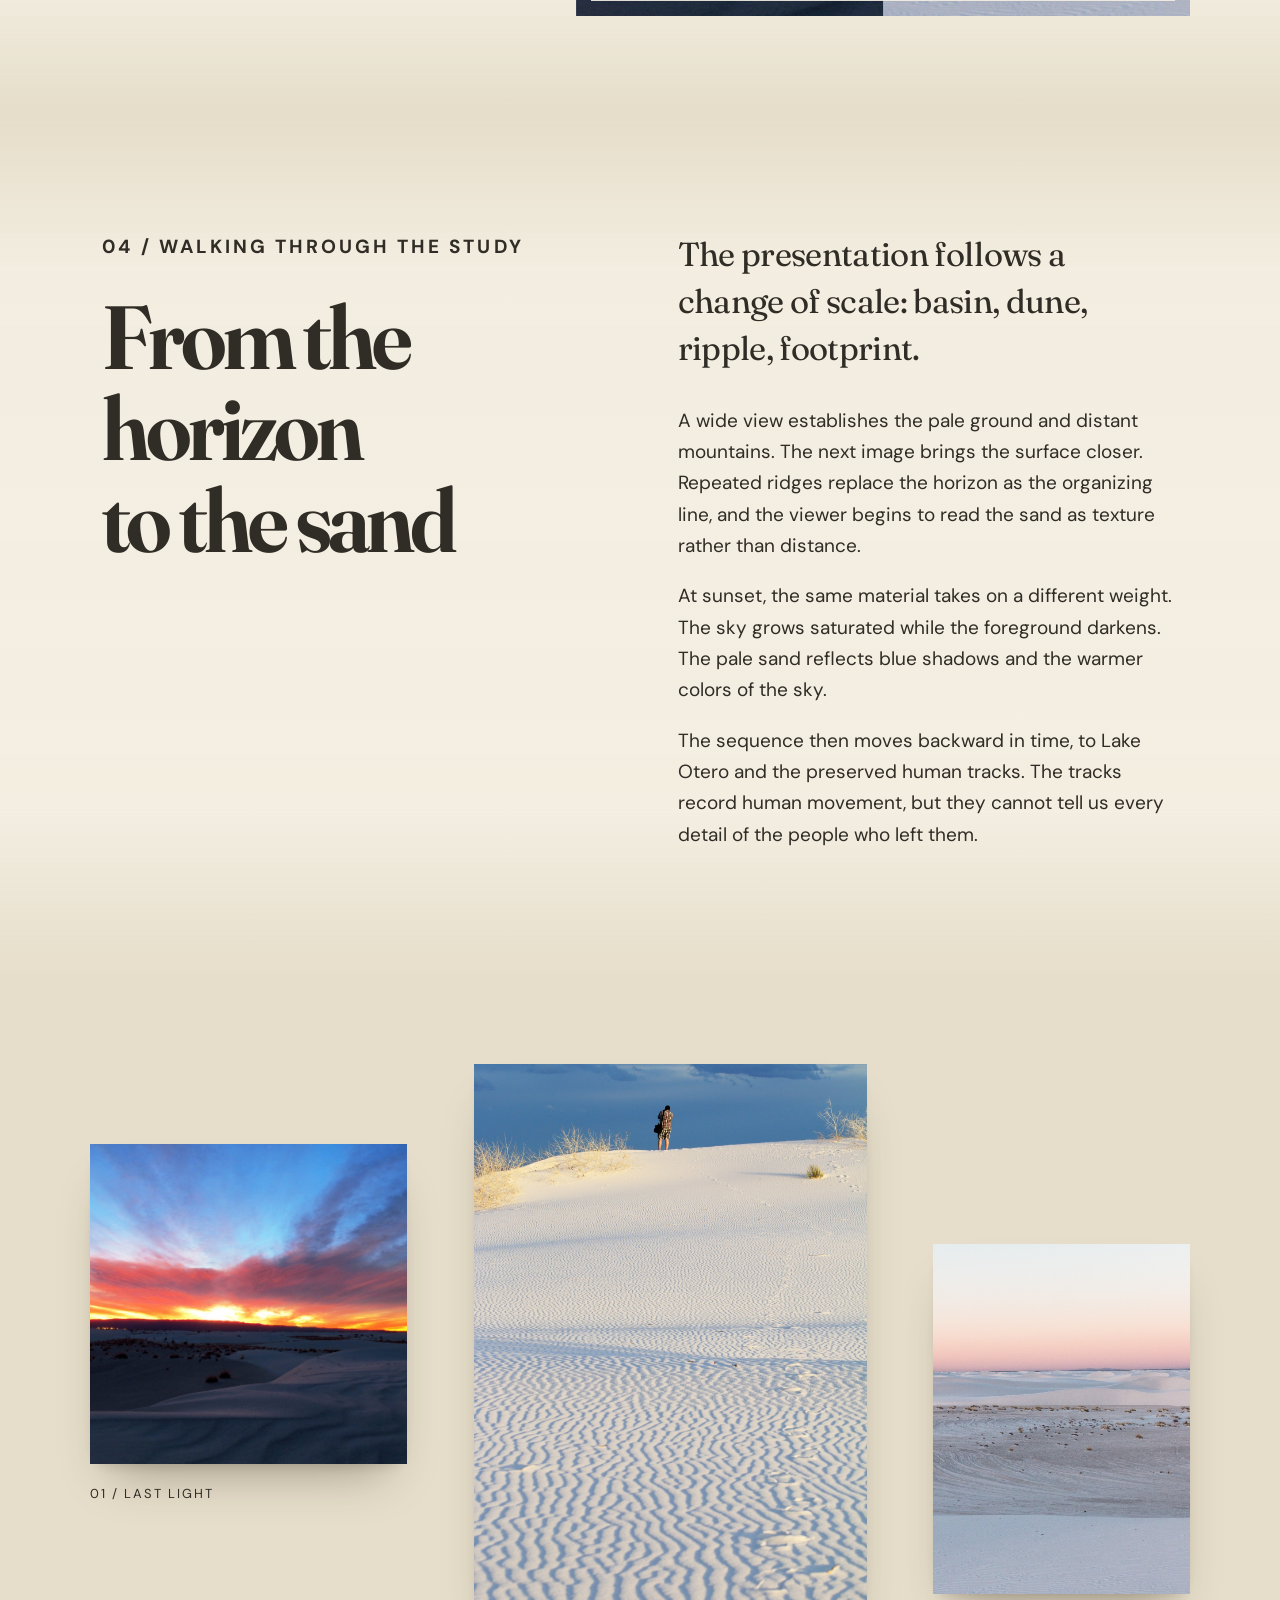
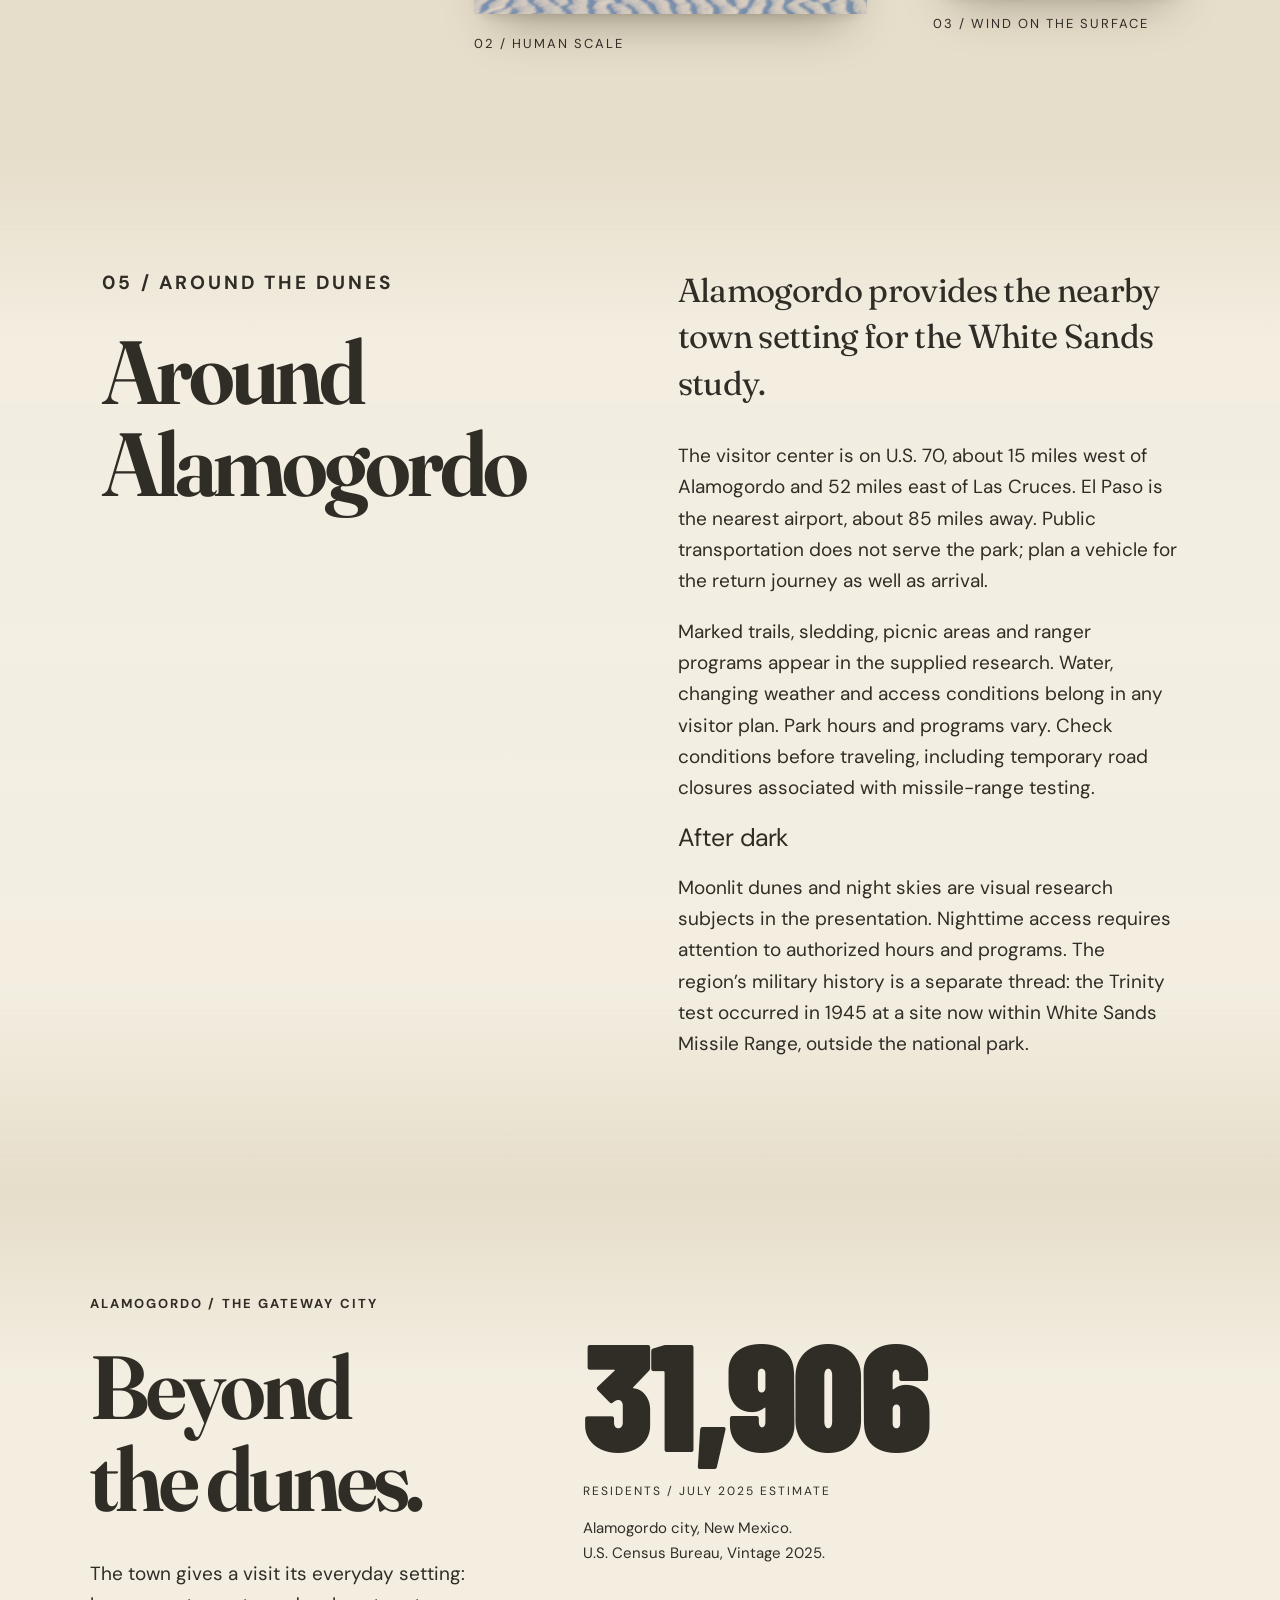
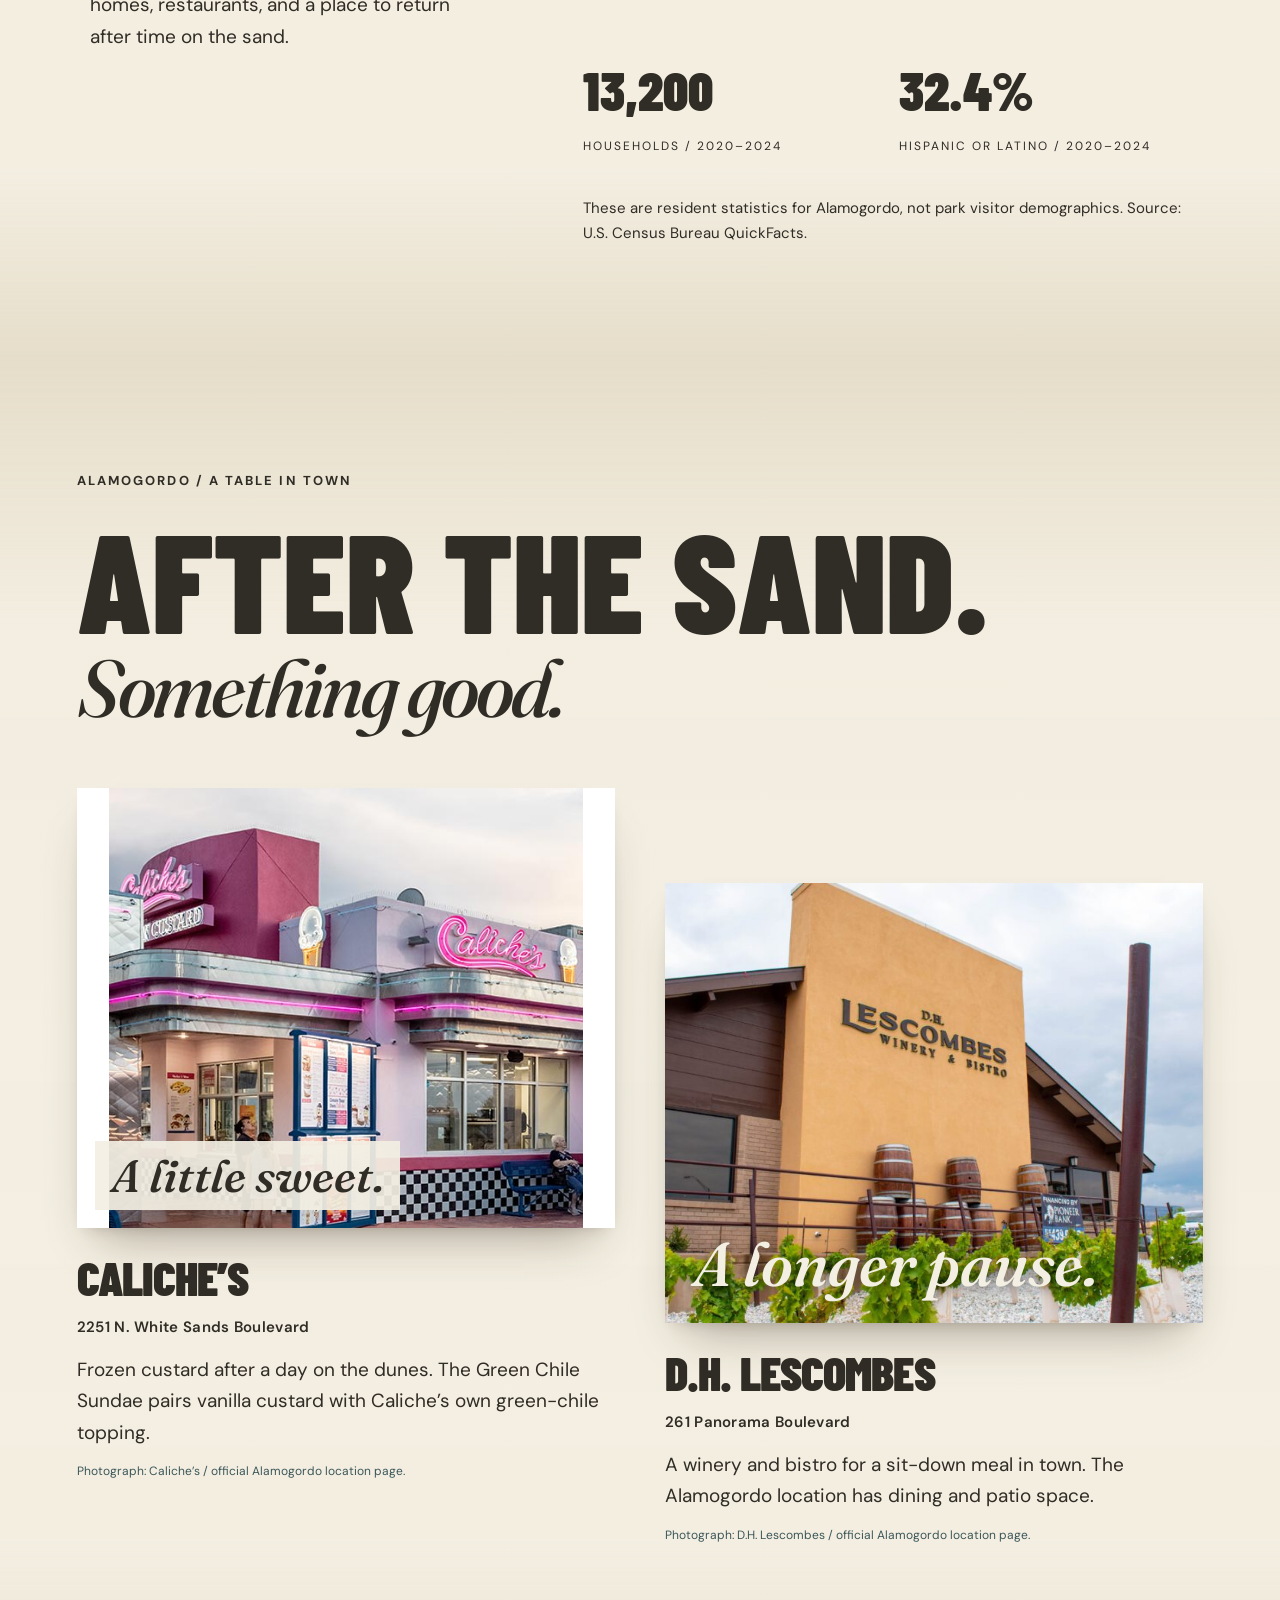
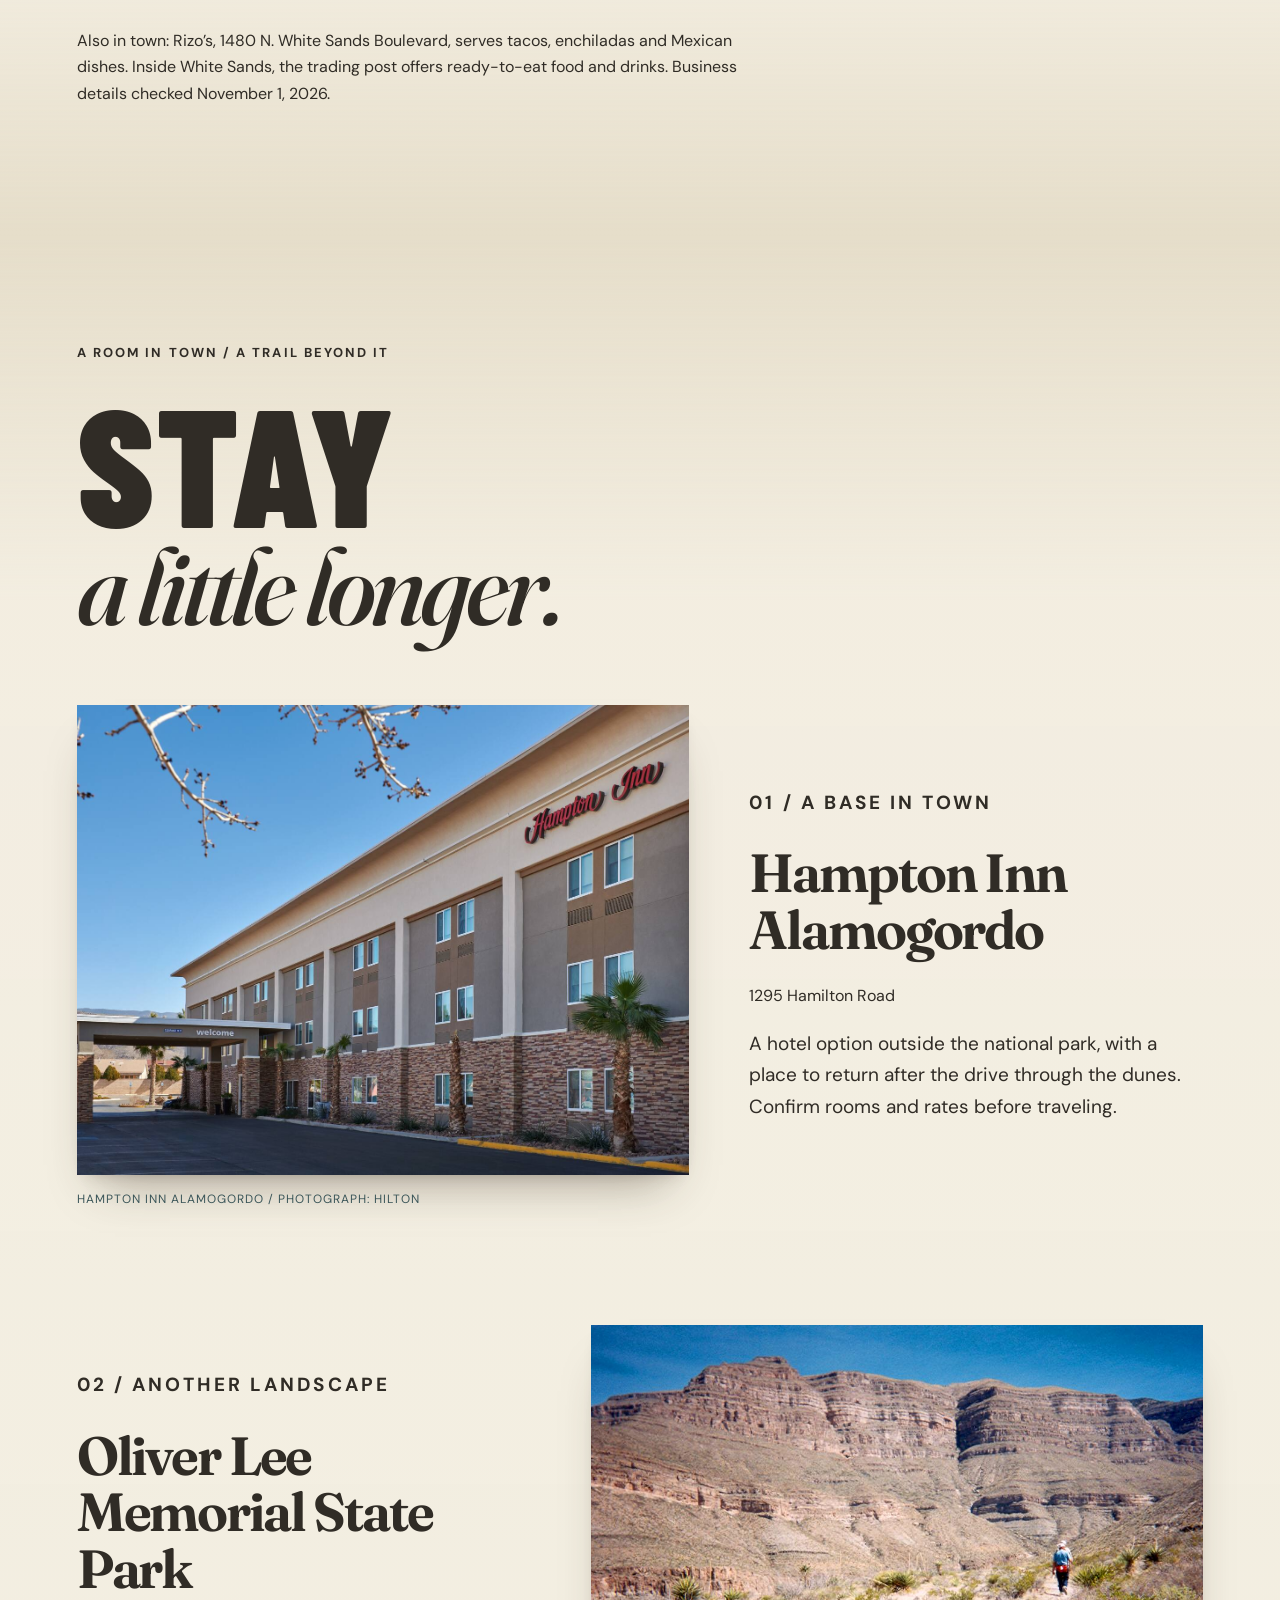
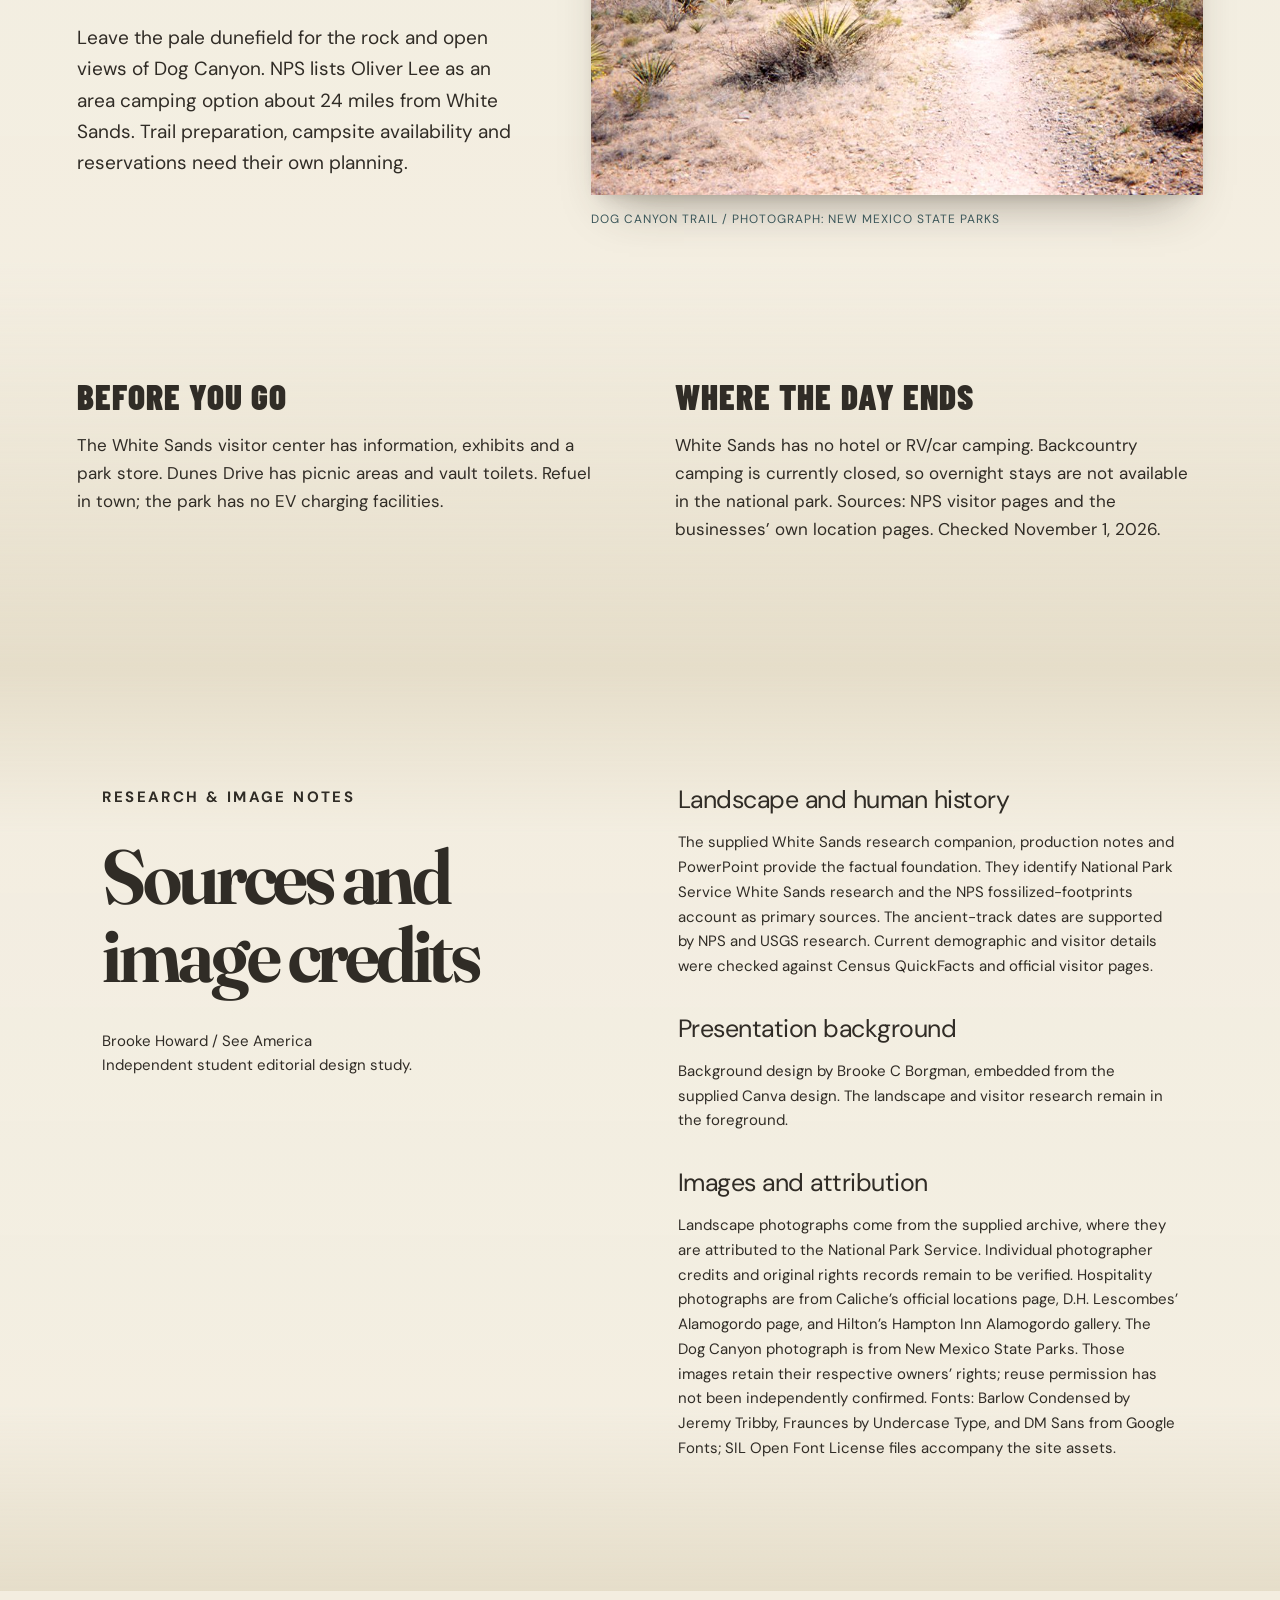
==== commit b28c3df8: "Replace defective dune image used in mobile spreads" ====
--- a/index.html
+++ b/index.html
@@ -5,14 +5,14 @@
 <a class="skip" href="#landscape">Skip to research</a><header><a class="brand" href="#">SEE AMERICA<span>A NEW MEXICO FIELD STUDY</span></a><nav aria-label="Main navigation"><a href="#landscape">Landscape</a><a href="#history">Deep time</a><a href="#field-notes">Field notes</a><a href="#colophon">Research</a></nav><button id="motion-toggle" class="motion-toggle" aria-pressed="true">Motion on</button></header>
 <main><section aria-labelledby="title" class="hero"><img alt="Pale gypsum dunes beneath a pastel New Mexico sky" src="assets/nps-1.jpeg"/><div class="hero-topline"><span>NEW MEXICO</span><span>32° N / TULAROSA BASIN</span></div><div class="hero-copy"><p class="eyebrow">FIELD NOTES 01 / TULAROSA BASIN, NEW MEXICO</p><h1 id="title">WHITE<br/>SANDS<span>Gypsum dunes of New Mexico</span></h1><a class="button" href="#landscape">Follow the landscape <span>↓</span></a> </div><div class="hero-foot"><span>GYPSUM / WIND / LIGHT</span><span>Photography supplied in the project archive · NPS attribution</span></div></section>
 <div class="edition"><span>SEE AMERICA / WHITE SANDS</span><span>RESEARCH &amp; VISUAL STUDY BY BROOKE HOWARD</span><span>FIELD STUDY</span></div>
-<section class="intro section depth-intro" id="landscape"><div><p class="eyebrow">01 / THE SURFACE</p><h2>The gypsum<br/>dunefield</h2></div><div class="body"><div class="detail-crop"><img src="assets/nps-2.jpeg" alt="Close view of repeated wind-made dune ripples"><span>DETAIL 01 / WIND PATTERN</span></div><p class="lead">The dunes are gypsum, rather than the quartz sand familiar from many beaches.</p><p>Wind moves the pale grains into ridges and slopes. White Sands National Park protects part of a larger dunefield in the Tularosa Basin. Its surface keeps changing, even when the landscape appears still.</p></div></section>
-<figure class="wide"><img alt="White Sands dune landscape from the supplied research archive" loading="lazy" src="assets/nps-2.jpeg"/><span class="image-word" aria-hidden="true">GYPSUM</span><figcaption><span>01A / THE DUNEFIELD</span><span>National Park Service · supplied project photograph</span></figcaption></figure>
+<section class="intro section depth-intro" id="landscape"><div><p class="eyebrow">01 / THE SURFACE</p><h2>The gypsum<br/>dunefield</h2></div><div class="body"><div class="detail-crop"><img src="assets/nps-1.jpeg" alt="Close view of repeated wind-made dune ripples"><span>DETAIL 01 / WIND PATTERN</span></div><p class="lead">The dunes are gypsum, rather than the quartz sand familiar from many beaches.</p><p>Wind moves the pale grains into ridges and slopes. White Sands National Park protects part of a larger dunefield in the Tularosa Basin. Its surface keeps changing, even when the landscape appears still.</p></div></section>
+<figure class="wide"><img alt="White Sands dune landscape from the supplied research archive" loading="lazy" src="assets/nps-1.jpeg"/><span class="image-word" aria-hidden="true">GYPSUM</span><figcaption><span>01A / THE DUNEFIELD</span><span>National Park Service · supplied project photograph</span></figcaption></figure>
 <section class="section observations photo-observations"><img loading="lazy" class="observation-photo" src="assets/nps-4.jpeg" alt="Wind-shaped gypsum ripple detail"><div><p class="eyebrow">LOOKING CLOSER</p><h2>Wind, sand<br/>and plants</h2></div><div class="notes"><article><span>01</span><div><h3>Gypsum</h3><p>The pale mineral gives these dunes their distinctive color. Light and shadow make their contours visible.</p></div></article><article><span>02</span><div><h3>Wind</h3><p>Ripples, ridges and slopes record the movement of sand. A small detail can reveal the same forces at work across the basin.</p></div></article><article><span>03</span><div><h3>Life</h3><p>Plants and animal tracks break up the open sand. Some White Sands animals have pale coloration that helps them blend into the gypsum dunes.</p></div></article></div></section>
 <section class="flora-spread" id="desert-plants"><div class="flora-title"><p class="eyebrow">THE LIVING DESERT</p><h2>Color close<br>to the ground.</h2><p>Against the pale dunes, yellow petals and pink cactus flowers become small, concentrated fields of color.</p></div><figure class="flora-cactus"><img loading="lazy" src="assets/flowering-cactus.jpg" alt="Cactus with vivid pink flowers, pale dunes and distant mountains"><figcaption>FLOWERING CACTUS / SUPPLIED PHOTOGRAPH</figcaption></figure><figure class="flora-flower"><img loading="lazy" src="assets/flowers.jpg" alt="Yellow flowers with orange centers beneath a blue sky"><figcaption>FLOWER DETAIL / SUPPLIED PHOTOGRAPH</figcaption></figure><p class="flora-note">The close views change the scale of the story, from the open dunefield to individual stems and petals. Species identification and photographer credits remain under review.</p></section><section class="history" id="history"><div class="history-background" aria-hidden="true"><iframe title="History background by Brooke C Borgman" tabindex="-1" loading="lazy" src="https://www.canva.com/design/DAHZtYIsOQk/EDOm0qeRmxmbJQiZcFXFeg/view?embed" allow="autoplay; fullscreen" allowfullscreen></iframe></div><div class="history-image"><img alt="Present-day White Sands landscape" loading="lazy" src="assets/nps-4.jpeg"/><span>PRESENT-DAY LANDSCAPE / NOT A FOSSIL-TRACK PHOTOGRAPH</span></div><div class="history-copy"><span class="oversize-date" aria-hidden="true">21–23k</span><p class="eyebrow">02 / BEFORE THE DUNES</p><h2>Footprints near<br/>Lake Otero</h2><div class="time-rule"><span>ANCIENT LAKE</span><i></i><span>PRESENT DUNES</span></div><p class="lead">Human footprints survive in sediments associated with ancient Lake Otero.</p><p>National Park Service and U.S. Geological Survey research places some tracks approximately 21,000–23,000 years in the past. They preserve evidence of people moving through a landscape very different from the dunes we see today.</p><div class="distinction"><h3>The park and the missile range</h3><p>White Sands National Park and White Sands Missile Range are different places. The Trinity test occurred on July 16, 1945, at a site now within the missile range.</p></div></div></section>
 
 <section class="play-section" id="experience"><div class="play-photo"><img loading="lazy" src="assets/sledding.jpg" alt="Visitor sledding down a White Sands gypsum dune"><span class="photo-note">WHITE SANDS / NPS PHOTO</span></div><div class="play-copy"><p class="eyebrow">ON THE DUNES</p><h2>Bring<br><em>the sled.</em></h2><p class="lead">The same slope that catches a long evening shadow can carry a quick ride downhill.</p><p>Sledding is part of the White Sands experience. Waxed plastic saucers work best on the sand. Choose a gentle slope with a clear, level run-off, sit with feet downhill, and keep away from roads and vegetation.</p><div class="activity-row"><span>01 / SLED</span><span>02 / WALK</span><span>03 / WATCH THE LIGHT</span></div><p class="small">Sledding is prohibited around the Interdune Boardwalk. Source: National Park Service, White Sands sledding guidance. Image-specific rights review remains open.</p></div></section><section class="visit"><p class="eyebrow">04 / INTO THE LANDSCAPE</p><h2>Walking and<br/>sledding</h2><p>Walking, sledding and ranger programs are part of the visitor experience described in the research. Check official conditions, access and preparation guidance before a trip.</p></section>
-<section class="light-study" aria-labelledby="light-title"><div class="light-heading"><p class="eyebrow">A STUDY IN LIGHT</p><h2 id="light-title">One material.<br>Changing color.</h2><p>Compare the pale surface with the deeper blue shadows of late light. Drag the divider across the two photographs.</p><label for="light-range">Reveal the sunset view</label><input id="light-range" type="range" min="0" max="100" value="50"></div><div class="light-images" style="--reveal:50%"><img src="assets/nps-2.jpeg" alt="White gypsum dunes in daylight"><div class="light-reveal"><img src="assets/nps-3.jpeg" alt="A separate photograph of dunes at sunset"></div><span class="light-caption">TWO VIEWS / DIFFERENT MOMENTS AND POSITIONS</span></div></section><section class="section" id="field-notes"><div><p class="eyebrow">04 / WALKING THROUGH THE STUDY</p><h2>From the horizon<br>to the sand</h2></div><div><p class="lead">The presentation follows a change of scale: basin, dune, ripple, footprint.</p><p>A wide view establishes the pale ground and distant mountains. The next image brings the surface closer. Repeated ridges replace the horizon as the organizing line, and the viewer begins to read the sand as texture rather than distance.</p><p>At sunset, the same material takes on a different weight. The sky grows saturated while the foreground darkens. The pale sand reflects blue shadows and the warmer colors of the sky.</p><p>The sequence then moves backward in time, to Lake Otero and the preserved human tracks. The tracks record human movement, but they cannot tell us every detail of the people who left them.</p></div></section>
-<section class="photo-essay" aria-label="White Sands photographic sequence"><figure><img loading="lazy" src="assets/nps-3.jpeg" alt="Pink and orange sky above the dunes at sunset"><figcaption>01 / LAST LIGHT</figcaption></figure><figure><img loading="lazy" src="assets/nps-4.jpeg" alt="A small visitor above the rippled slope of a white dune"><figcaption>02 / HUMAN SCALE</figcaption></figure><figure><img loading="lazy" src="assets/nps-2.jpeg" alt="Repeated ripples across pale gypsum sand"><figcaption>03 / WIND ON THE SURFACE</figcaption></figure></section>
+<section class="light-study" aria-labelledby="light-title"><div class="light-heading"><p class="eyebrow">A STUDY IN LIGHT</p><h2 id="light-title">One material.<br>Changing color.</h2><p>Compare the pale surface with the deeper blue shadows of late light. Drag the divider across the two photographs.</p><label for="light-range">Reveal the sunset view</label><input id="light-range" type="range" min="0" max="100" value="50"></div><div class="light-images" style="--reveal:50%"><img src="assets/nps-1.jpeg" alt="White gypsum dunes in daylight"><div class="light-reveal"><img src="assets/nps-3.jpeg" alt="A separate photograph of dunes at sunset"></div><span class="light-caption">TWO VIEWS / DIFFERENT MOMENTS AND POSITIONS</span></div></section><section class="section" id="field-notes"><div><p class="eyebrow">04 / WALKING THROUGH THE STUDY</p><h2>From the horizon<br>to the sand</h2></div><div><p class="lead">The presentation follows a change of scale: basin, dune, ripple, footprint.</p><p>A wide view establishes the pale ground and distant mountains. The next image brings the surface closer. Repeated ridges replace the horizon as the organizing line, and the viewer begins to read the sand as texture rather than distance.</p><p>At sunset, the same material takes on a different weight. The sky grows saturated while the foreground darkens. The pale sand reflects blue shadows and the warmer colors of the sky.</p><p>The sequence then moves backward in time, to Lake Otero and the preserved human tracks. The tracks record human movement, but they cannot tell us every detail of the people who left them.</p></div></section>
+<section class="photo-essay" aria-label="White Sands photographic sequence"><figure><img loading="lazy" src="assets/nps-3.jpeg" alt="Pink and orange sky above the dunes at sunset"><figcaption>01 / LAST LIGHT</figcaption></figure><figure><img loading="lazy" src="assets/nps-4.jpeg" alt="A small visitor above the rippled slope of a white dune"><figcaption>02 / HUMAN SCALE</figcaption></figure><figure><img loading="lazy" src="assets/nps-1.jpeg" alt="Repeated ripples across pale gypsum sand"><figcaption>03 / WIND ON THE SURFACE</figcaption></figure></section>
 <section class="section"><div><p class="eyebrow">05 / AROUND THE DUNES</p><h2>Around<br>Alamogordo</h2></div><div><p class="lead">Alamogordo provides the nearby town setting for the White Sands study.</p><p>The visitor center is on U.S. 70, about 15 miles west of Alamogordo and 52 miles east of Las Cruces. El Paso is the nearest airport, about 85 miles away. Public transportation does not serve the park; plan a vehicle for the return journey as well as arrival.</p><p>Marked trails, sledding, picnic areas and ranger programs appear in the supplied research. Water, changing weather and access conditions belong in any visitor plan. Park hours and programs vary. Check conditions before traveling, including temporary road closures associated with missile-range testing.</p><h3>After dark</h3><p>Moonlit dunes and night skies are visual research subjects in the presentation. Nighttime access requires attention to authorized hours and programs. The region’s military history is a separate thread: the Trinity test occurred in 1945 at a site now within White Sands Missile Range, outside the national park.</p></div></section>
 <section class="town-section" id="town"><div class="town-title"><p class="eyebrow">ALAMOGORDO / THE GATEWAY CITY</p><h2>Beyond<br>the dunes.</h2><p>The town gives a visit its everyday setting: homes, restaurants, and a place to return after time on the sand.</p></div><div class="town-stat"><strong>31,906</strong><span>RESIDENTS / JULY 2025 ESTIMATE</span><p>Alamogordo city, New Mexico.<br>U.S. Census Bureau, Vintage 2025.</p></div><div class="town-facts"><div><strong>13,200</strong><span>HOUSEHOLDS / 2020–2024</span></div><div><strong>32.4%</strong><span>HISPANIC OR LATINO / 2020–2024</span></div><p>These are resident statistics for Alamogordo, not park visitor demographics. Source: U.S. Census Bureau QuickFacts.</p></div></section><section class="hospitality" id="food"><div class="hospitality-title"><p class="eyebrow">ALAMOGORDO / A TABLE IN TOWN</p><h2>After the sand.<em>Something good.</em></h2></div><div class="dining-grid"><article class="dining-story"><div class="hospitality-photo"><img loading="lazy" src="assets/caliches-exterior.jpg" alt="Caliche’s Alamogordo storefront with pink neon lettering and checkerboard detail"><p class="photo-title">A little sweet.</p></div><h3>CALICHE’S</h3><address>2251 N. White Sands Boulevard</address><p>Frozen custard after a day on the dunes. The Green Chile Sundae pairs vanilla custard with Caliche’s own green-chile topping.</p><p class="image-credit">Photograph: Caliche’s / official Alamogordo location page.</p></article><article class="dining-story"><div class="hospitality-photo"><img loading="lazy" src="assets/lescombes.jpg" alt="D.H. Lescombes Winery and Bistro at its Alamogordo location"><p class="photo-title">A longer pause.</p></div><h3>D.H. LESCOMBES</h3><address>261 Panorama Boulevard</address><p>A winery and bistro for a sit-down meal in town. The Alamogordo location has dining and patio space.</p><p class="image-credit">Photograph: D.H. Lescombes / official Alamogordo location page.</p></article></div><p class="hospitality-note">Also in town: Rizo’s, 1480 N. White Sands Boulevard, serves tacos, enchiladas and Mexican dishes. Inside White Sands, the trading post offers ready-to-eat food and drinks. Business details checked November 1, 2026.</p></section>
 <section class="stay-editorial" id="visit"><p class="eyebrow">A ROOM IN TOWN / A TRAIL BEYOND IT</p><h2 class="stay-heading">STAY<em>a little longer.</em></h2><article class="stay-story"><figure><img loading="lazy" src="assets/hampton.jpg" alt="Exterior of Hampton Inn Alamogordo"><figcaption class="image-credit">HAMPTON INN ALAMOGORDO / PHOTOGRAPH: HILTON</figcaption></figure><div><p class="eyebrow">01 / A BASE IN TOWN</p><h3>Hampton Inn<br>Alamogordo</h3><address>1295 Hamilton Road</address><p>A hotel option outside the national park, with a place to return after the drive through the dunes. Confirm rooms and rates before traveling.</p></div></article><article class="stay-story reverse"><figure><img loading="lazy" src="assets/oliver-lee-hikers.jpg" alt="Hiker on the Dog Canyon Trail at Oliver Lee Memorial State Park"><figcaption class="image-credit">DOG CANYON TRAIL / PHOTOGRAPH: NEW MEXICO STATE PARKS</figcaption></figure><div><p class="eyebrow">02 / ANOTHER LANDSCAPE</p><h3>Oliver Lee<br>Memorial State Park</h3><p>Leave the pale dunefield for the rock and open views of Dog Canyon. NPS lists Oliver Lee as an area camping option about 24 miles from White Sands. Trail preparation, campsite availability and reservations need their own planning.</p></div></article><div class="stay-aside"><div><h3>BEFORE YOU GO</h3><p>The White Sands visitor center has information, exhibits and a park store. Dunes Drive has picnic areas and vault toilets. Refuel in town; the park has no EV charging facilities.</p></div><div><h3>WHERE THE DAY ENDS</h3><p>White Sands has no hotel or RV/car camping. Backcountry camping is currently closed, so overnight stays are not available in the national park. Sources: NPS visitor pages and the businesses’ own location pages. Checked November 1, 2026.</p></div></div></section>
